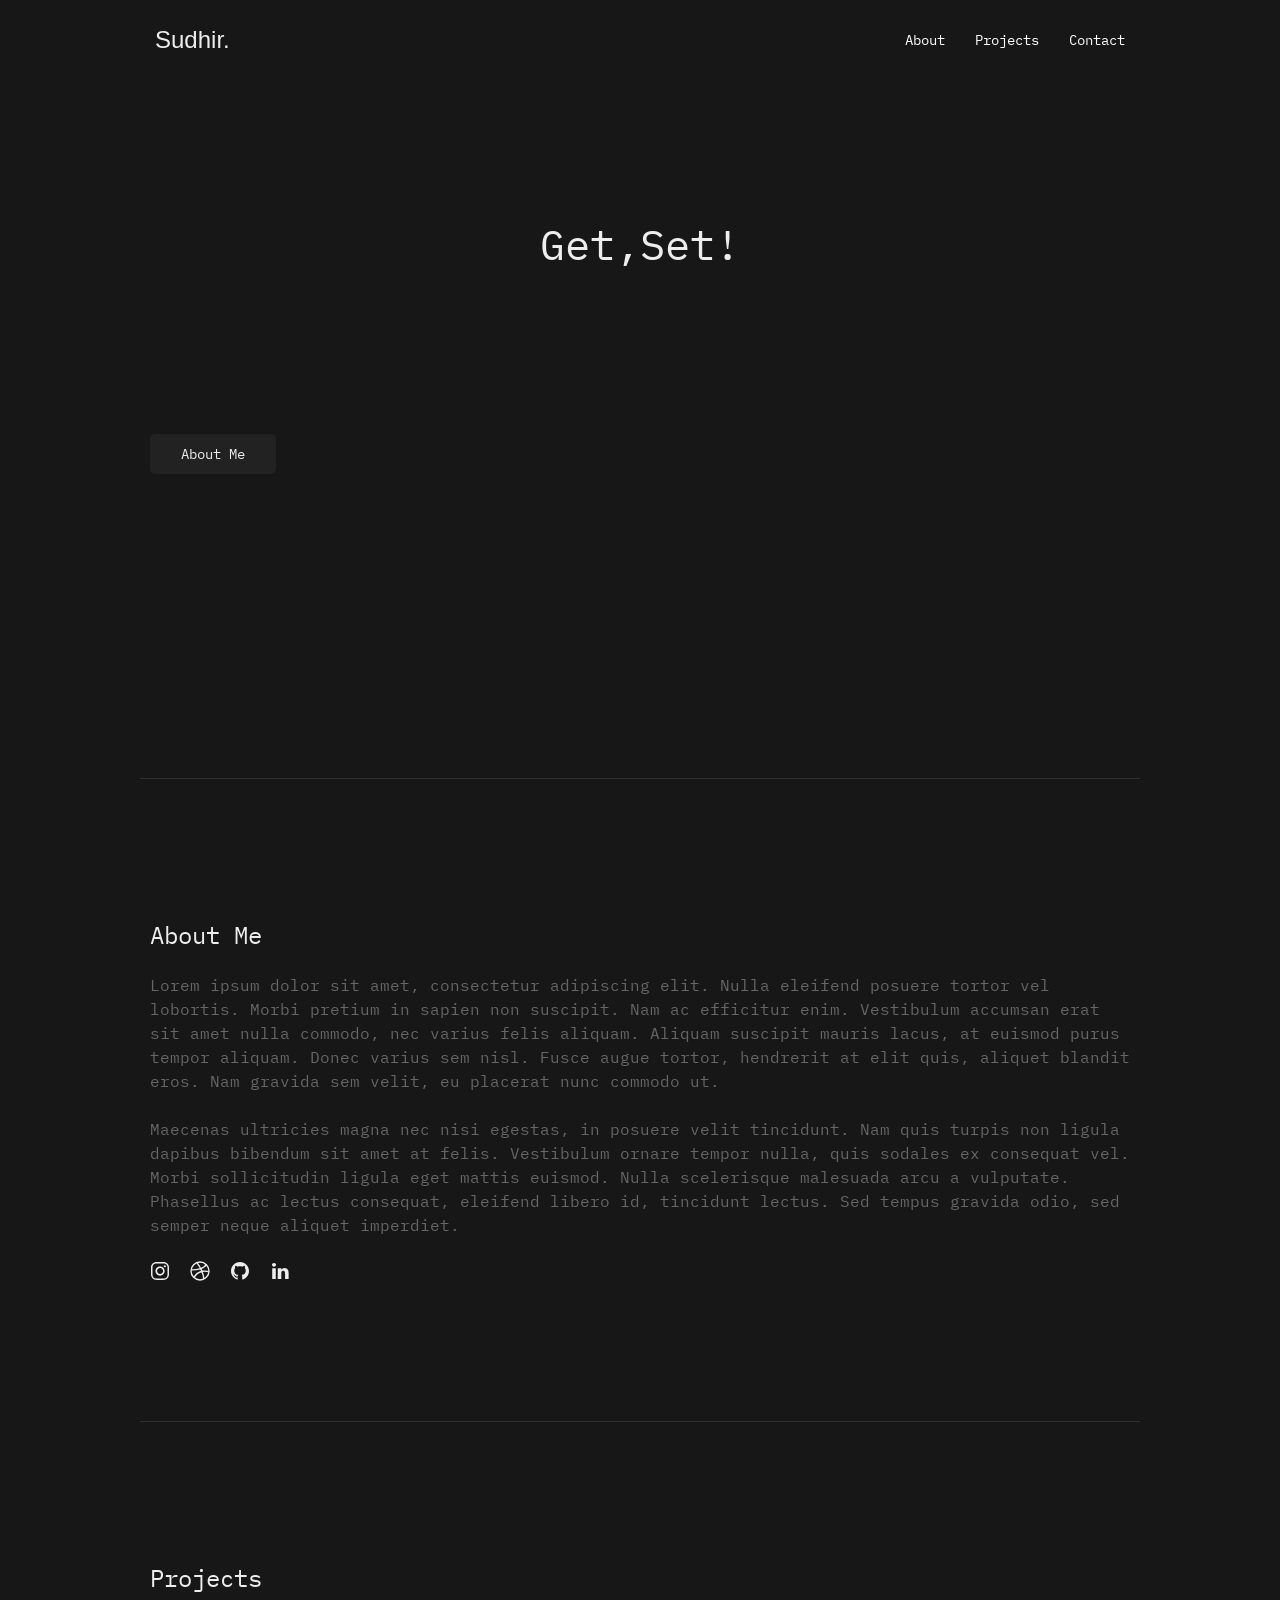
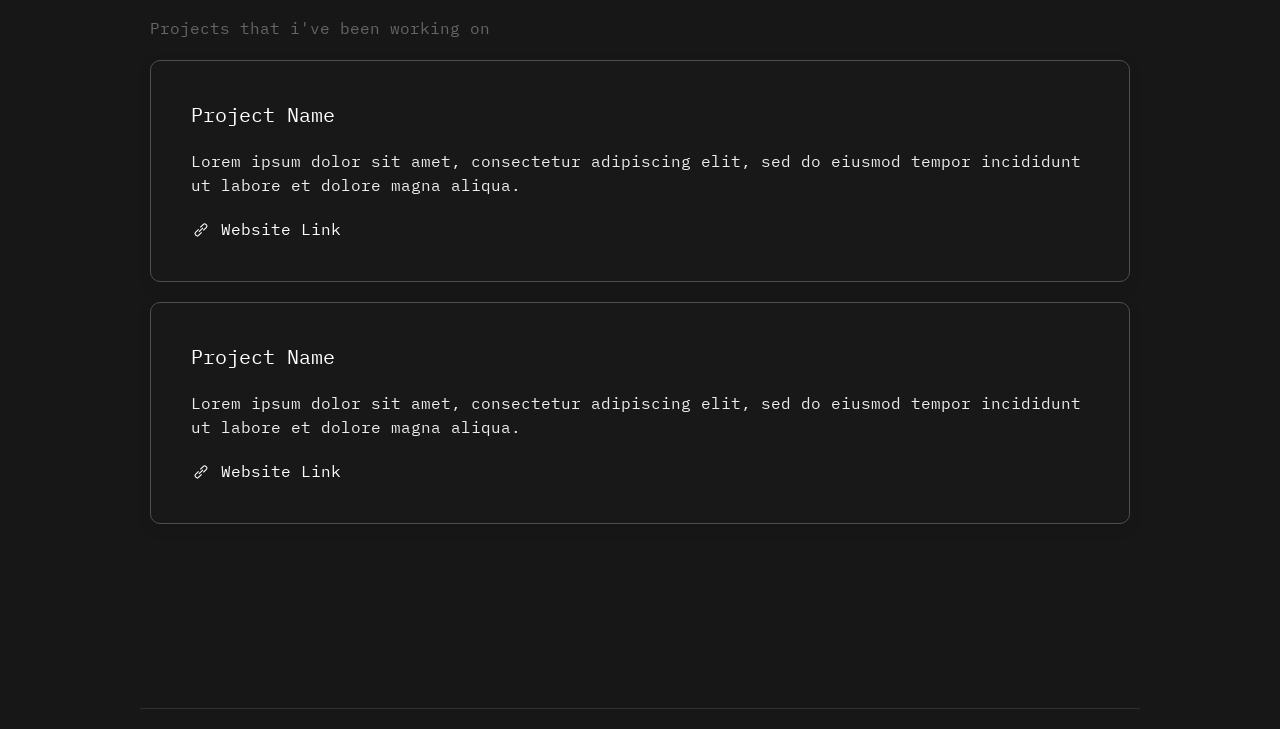
==== index.html @ 2b77a30b "Update index.html" ====
<!DOCTYPE html>
<html lang="en">
<head>
    <meta charset="UTF-8">
    <meta http-equiv="X-UA-Compatible" content="IE=edge">
    <meta name="viewport" content="width=device-width, initial-scale=1.0">
    <link rel="stylesheet" href="css/uikit.css">
    <link rel="stylesheet" href="css/styles.css">
    <script src="js/uikit.js"></script>
    <script src="js/uikit-icons.js"></script>

    <title>Portfolio</title>
</head>
<body>
<!-- Navigation Bar -->
    <nav class="uk-navbar-container uk-margin-small-left uk-margin-small-right uk-visible@m uk-margin-xlarge-left uk-margin-xlarge-right" uk-navbar uk-sticky="sel-target: .uk-navbar-container; cls-active: uk-navbar-sticky">
    
    <div class="uk-navbar-left">
        <a href="" class="uk-navbar-item uk-logo uk-light">Sudhir.</a>
    </div>
    <div class="uk-navbar-right">

        <ul class="uk-navbar-nav uk-light">
            <li><a class="uk-button-text uk-text-capitalize" href="#about" uk-scroll>About</a></li>
            <li><a class="uk-button-text uk-text-capitalize" href="#projects" uk-scroll>Projects</a></li>
            <li><a class="uk-button-text uk-text-capitalize" href="sdhrsingh271@gmail.com" uk-scroll>Contact</a></li>
          
        </ul>

    </div>
</nav>
<!-- Navigation Bar Ends  -->

<!-- Navigation Bar Mobile -->
<nav class="uk-navbar-container uk-margin-small-left uk-margin-small-right uk-hidden@m uk-margin-xlarge-left uk-margin-xlarge-right" uk-navbar uk-sticky="sel-target: .uk-navbar-container; cls-active: uk-navbar-sticky">
    
    <div class="uk-navbar-left">
        <a href="" class="uk-navbar-item uk-logo uk-light">Sudhir.</a>
    </div>
    <div class="uk-navbar-right">

        <ul class="uk-navbar-nav uk-light">
            <li><button uk-toggle="target: #offcanvas-nav" type="button" uk-navbar-toggle-icon></button></li>

        </ul>

    </div>
</nav>
<!-- Change This -->
<div id="offcanvas-nav" uk-offcanvas="overlay: true">
    <div class="uk-offcanvas-bar uk-flex uk-flex-column">

        <ul class="uk-nav uk-nav-primary uk-nav-center uk-margin-auto-vertical">
            <li class="uk-active"><a href="#" uk-scroll>Home</a></li>
            <li class="uk-active"><a href="#about" uk-scroll>About</a></li>
            <li class="uk-active"><a href="#projects" uk-scroll>Projects</a></li>
            <li class="uk-active"><a href="mailto:">Contact</a></li> <!--- change to ur email-->

        </ul>




    </div>
</div>

<!-- Navigation Bar Mobile Ends -->
<!-- Home -->
<section class="uk-margin-small-left uk-margin-small-right uk-margin-xlarge-top uk-margin-xlarge-bottom">
     <h1 class="uk-margin-xlarge-left uk-light uk-text-left uk-margin-xlarge-right uk-text-center">
        Get,Set!
        <div id="countdown" class="uk-margin-xlarge-top uk-margin-xlarge-left uk-light"></div>
    </h1> <br>
    <a href="#about" class="uk-margin-xlarge-left uk-text-capitalize uk-button uk-button-secondary" uk-scroll>About Me</a>


</section>

<!-- Home Ends -->
<br>


<hr class="uk-margin-xlarge-top uk-margin-xlarge-left uk-margin-xlarge-right">

<!-- About Me -->
<section id="about" class="uk-margin-small-left uk-margin-small-right uk-margin-xlarge-top uk-margin-xlarge-bottom">
<h3 class="uk-margin-xlarge-left uk-light">About Me</h3>
<!-- Change here to ur paragraph -->
<p class="uk-margin-xlarge-left uk-margin-xlarge-right">Lorem ipsum dolor sit amet, consectetur adipiscing elit. Nulla eleifend posuere tortor vel lobortis. Morbi pretium in sapien non suscipit. Nam ac efficitur enim. Vestibulum accumsan erat sit amet nulla commodo, nec varius felis aliquam. Aliquam suscipit mauris lacus, at euismod purus tempor aliquam. Donec varius sem nisl. Fusce augue tortor, hendrerit at elit quis, aliquet blandit eros. Nam gravida sem velit, eu placerat nunc commodo ut. <br><br>Maecenas ultricies magna nec nisi egestas, in posuere velit tincidunt. Nam quis turpis non ligula dapibus bibendum sit amet at felis. Vestibulum ornare tempor nulla, quis sodales ex consequat vel. Morbi sollicitudin ligula eget mattis euismod. Nulla scelerisque malesuada arcu a vulputate. Phasellus ac lectus consequat, eleifend libero id, tincidunt lectus. Sed tempus gravida odio, sed semper neque aliquet imperdiet.</p>
<a href="" class="uk-margin-xlarge-left uk-light uk-button-text" uk-icon="instagram"></a> &nbsp;<a href="" class="uk-light uk-button-text" uk-icon="dribbble"></a> &nbsp;<a href="" class="uk-button-text uk-light" uk-icon="github"></a> &nbsp;<a href="" class=" uk-light uk-button-text" uk-icon="linkedin"></a>

<!-- About Me Ends -->




</section>

<!-- Projects Section -->
<hr class="uk-margin-xlarge-left uk-margin-xlarge-right">
<section id="projects" class="uk-margin-small-left uk-margin-small-right uk-margin-xlarge-top uk-margin-xlarge-bottom">
<h3 class="uk-margin-xlarge-left uk-light">Projects</h3>
<p class="uk-margin-xlarge-left">Projects that i've been working on</p>

<div class="uk-margin-xlarge-left uk-margin-xlarge-right">
    <!-- Change all of this to ur projects -->
    <div class="uk-margin uk-card uk-card-secondary uk-card-body ">
        <h4>Project Name</h4>
        <p>Lorem ipsum dolor sit amet, consectetur adipiscing elit, sed do eiusmod tempor incididunt ut labore et dolore magna aliqua.</p>
        <a class="uk-button-text uk-text-decoration-none" href="">
            <span uk-icon="icon: link">
            </span> Website Link </a>
        </div>
        <div class="uk-margin uk-card uk-card-secondary uk-card-body ">
            <h4>Project Name</h4>
            <p>Lorem ipsum dolor sit amet, consectetur adipiscing elit, sed do eiusmod tempor incididunt ut labore et dolore magna aliqua.</p>
            <a class="uk-button-text uk-text-decoration-none" href="">
                <span uk-icon="icon: link">
                </span> Website Link </a>
            </div></div>



    <br>


</section>
<hr class="uk-margin-xlarge-left uk-margin-xlarge-right">
</div>
<!-- Projects Section Ends -->
    
</body>
</html>
---- css/styles.css ----
html{
    font-family: IBM Plex Mono;
}
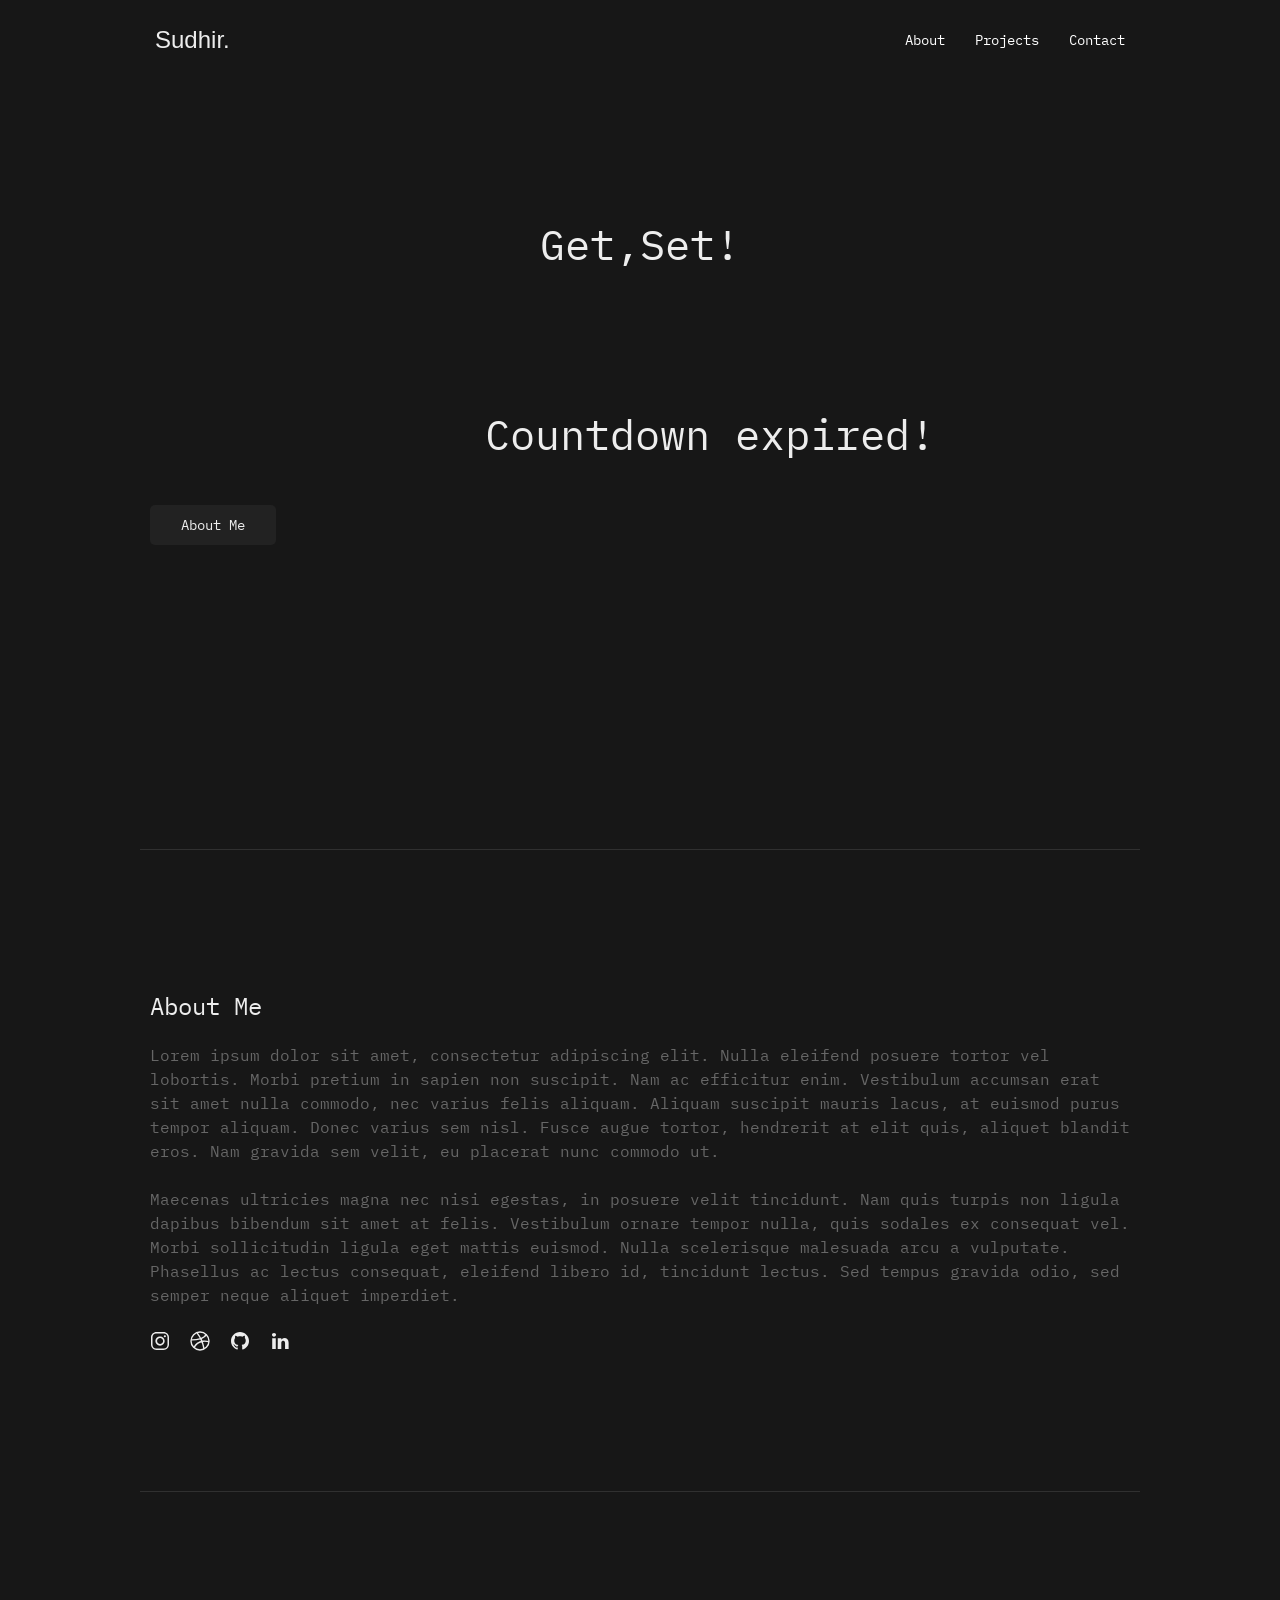
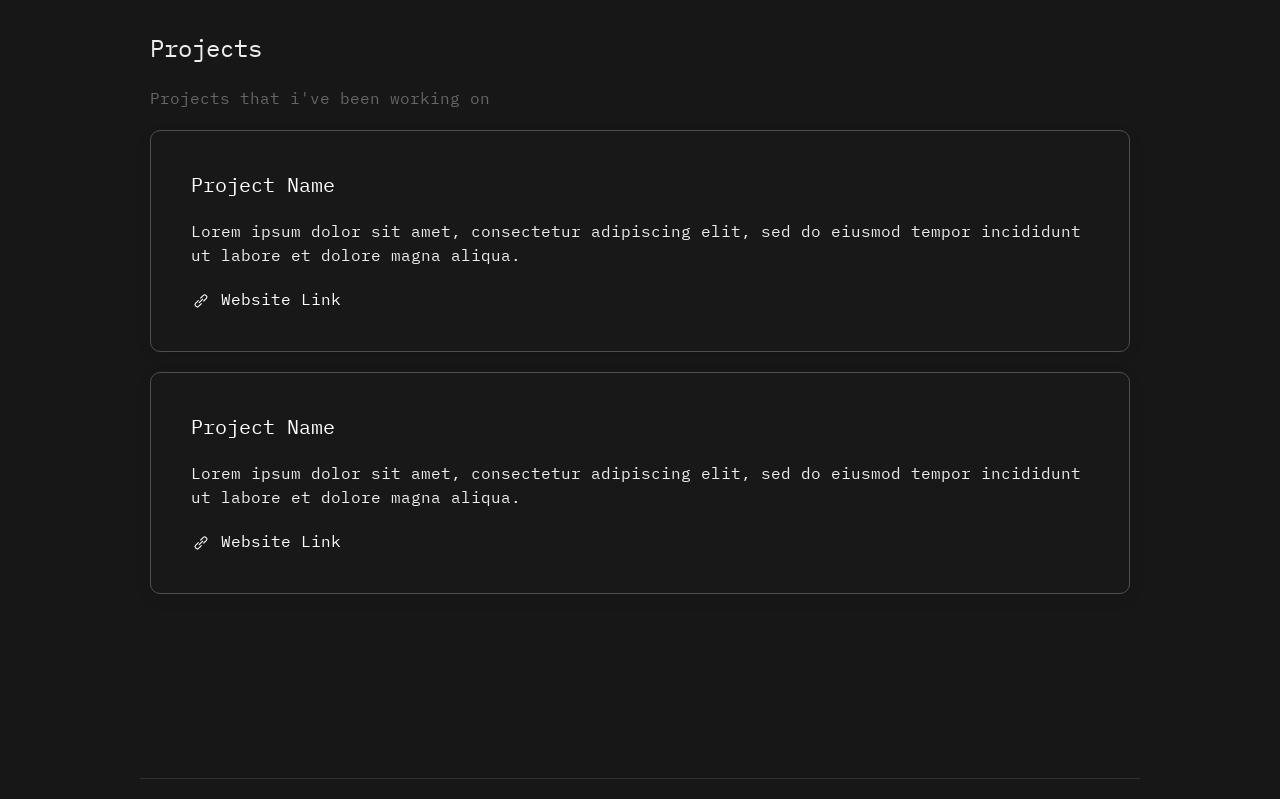
==== commit eb48eb48: "added timer" ====
--- a/index.html
+++ b/index.html
@@ -9,7 +9,37 @@
     <script src="js/uikit.js"></script>
     <script src="js/uikit-icons.js"></script>
 
-    <title>Portfolio</title>
+    <title>Sudhir Singh</title>
+
+    <Script>
+     // Set the target date for the countdown (YYYY-MM-DD format) CountDown
+        var targetDate = new Date("2024-01-26T00:00:00").getTime();
+
+        // Update the countdown every second
+        var countdownInterval = setInterval(function() {
+            // Get the current date and time
+            var currentDate = new Date().getTime();
+
+            // Calculate the time remaining
+            var timeRemaining = targetDate - currentDate;
+
+            // Calculate days, hours, minutes, and seconds
+            var days = Math.floor(timeRemaining / (1000 * 60 * 60 * 24));
+            var hours = Math.floor((timeRemaining % (1000 * 60 * 60 * 24)) / (1000 * 60 * 60));
+            var minutes = Math.floor((timeRemaining % (1000 * 60 * 60)) / (1000 * 60));
+            var seconds = Math.floor((timeRemaining % (1000 * 60)) / 1000);
+
+            // Display the countdown
+            document.getElementById("countdown").innerHTML = days + "d " + hours + "h " + minutes + "m " + seconds + "s ";
+
+            // Check if the countdown has reached zero
+            if (timeRemaining <= 0) {
+                clearInterval(countdownInterval); // Stop the countdown
+                document.getElementById("countdown").innerHTML = "Countdown expired!";
+            }
+        }, 1000);
+    
+    </Script>
 </head>
 <body>
 <!-- Navigation Bar -->
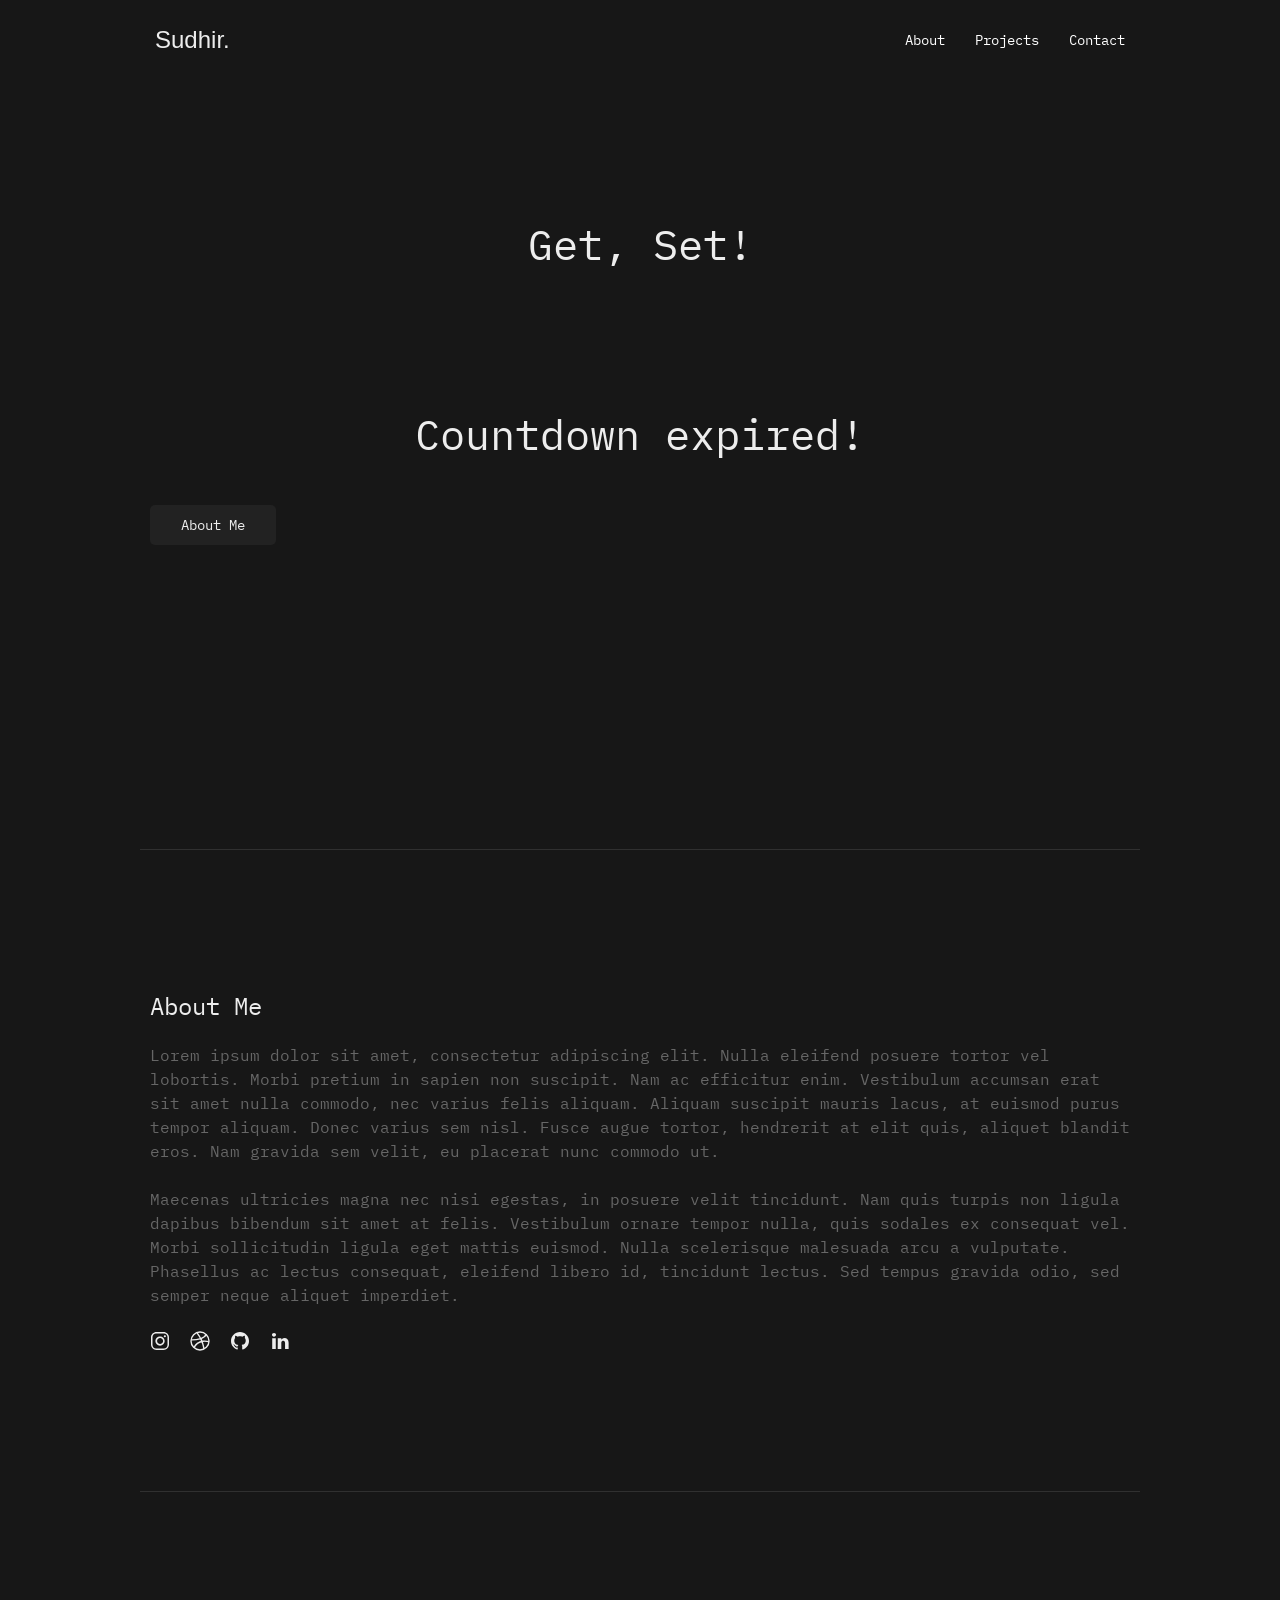
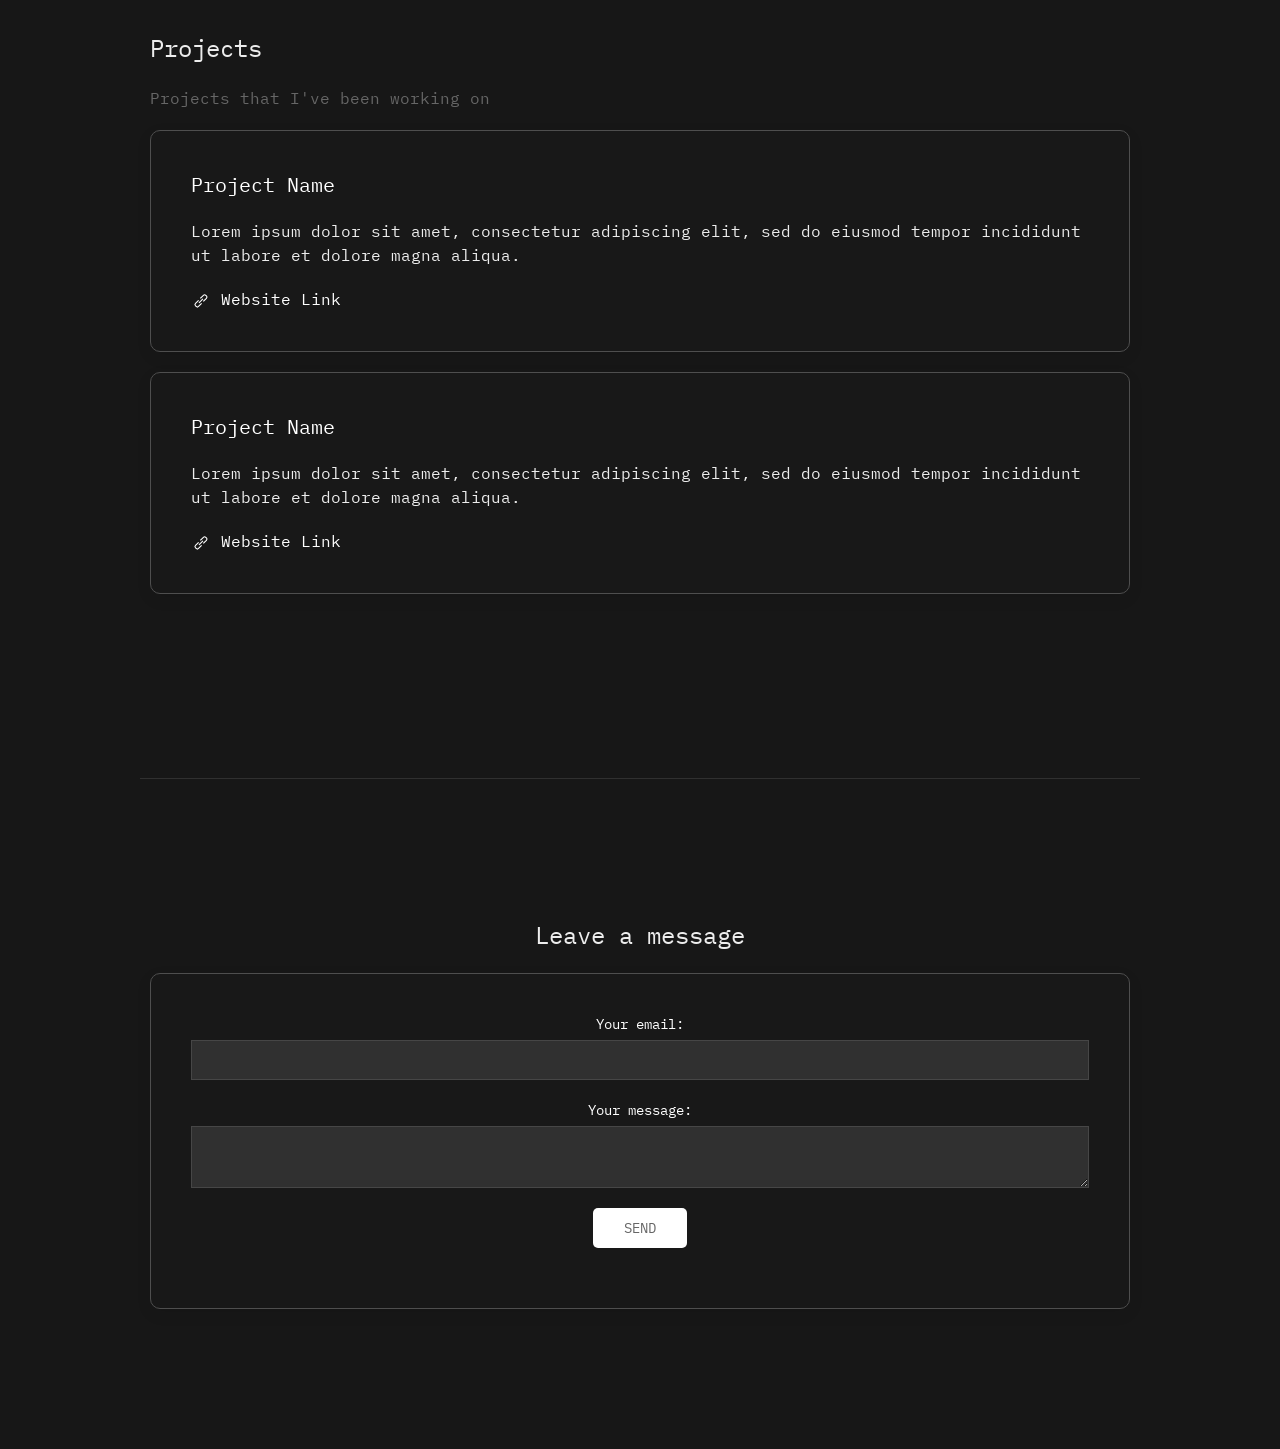
==== commit 60fd4697: "added contact me" ====
--- a/index.html
+++ b/index.html
@@ -1,5 +1,6 @@
 <!DOCTYPE html>
 <html lang="en">
+
 <head>
     <meta charset="UTF-8">
     <meta http-equiv="X-UA-Compatible" content="IE=edge">
@@ -8,156 +9,169 @@
     <link rel="stylesheet" href="css/styles.css">
     <script src="js/uikit.js"></script>
     <script src="js/uikit-icons.js"></script>
-
     <title>Sudhir Singh</title>
-
-    <Script>
-     // Set the target date for the countdown (YYYY-MM-DD format) CountDown
+    <script>
+        // Set the target date for the countdown (YYYY-MM-DD format) CountDown
         var targetDate = new Date("2024-01-26T00:00:00").getTime();
-
         // Update the countdown every second
-        var countdownInterval = setInterval(function() {
+        var countdownInterval = setInterval(function () {
             // Get the current date and time
             var currentDate = new Date().getTime();
-
             // Calculate the time remaining
             var timeRemaining = targetDate - currentDate;
-
             // Calculate days, hours, minutes, and seconds
             var days = Math.floor(timeRemaining / (1000 * 60 * 60 * 24));
             var hours = Math.floor((timeRemaining % (1000 * 60 * 60 * 24)) / (1000 * 60 * 60));
             var minutes = Math.floor((timeRemaining % (1000 * 60 * 60)) / (1000 * 60));
             var seconds = Math.floor((timeRemaining % (1000 * 60)) / 1000);
-
             // Display the countdown
             document.getElementById("countdown").innerHTML = days + "d " + hours + "h " + minutes + "m " + seconds + "s ";
-
             // Check if the countdown has reached zero
             if (timeRemaining <= 0) {
                 clearInterval(countdownInterval); // Stop the countdown
                 document.getElementById("countdown").innerHTML = "Countdown expired!";
             }
         }, 1000);
-    
-    </Script>
+    </script>
 </head>
+
 <body>
-<!-- Navigation Bar -->
-    <nav class="uk-navbar-container uk-margin-small-left uk-margin-small-right uk-visible@m uk-margin-xlarge-left uk-margin-xlarge-right" uk-navbar uk-sticky="sel-target: .uk-navbar-container; cls-active: uk-navbar-sticky">
-    
-    <div class="uk-navbar-left">
-        <a href="" class="uk-navbar-item uk-logo uk-light">Sudhir.</a>
+    <!-- Navigation Bar -->
+    <nav class="uk-navbar-container uk-margin-small-left uk-margin-small-right uk-visible@m uk-margin-xlarge-left uk-margin-xlarge-right"
+        uk-navbar uk-sticky="sel-target: .uk-navbar-container; cls-active: uk-navbar-sticky">
+
+        <div class="uk-navbar-left">
+            <a href="" class="uk-navbar-item uk-logo uk-light">Sudhir.</a>
+        </div>
+        <div class="uk-navbar-right">
+
+            <ul class="uk-navbar-nav uk-light">
+                <li><a class="uk-button-text uk-text-capitalize" href="#about" uk-scroll>About</a></li>
+                <li><a class="uk-button-text uk-text-capitalize" href="#projects" uk-scroll>Projects</a></li>
+                <li><a class="uk-button-text uk-text-capitalize" href="#contact" uk-scroll>Contact</a></li>
+            </ul>
+
+        </div>
+    </nav>
+    <!-- Navigation Bar Ends -->
+
+    <!-- Navigation Bar Mobile -->
+    <nav class="uk-navbar-container uk-margin-small-left uk-margin-small-right uk-hidden@m uk-margin-xlarge-left uk-margin-xlarge-right"
+        uk-navbar uk-sticky="sel-target: .uk-navbar-container; cls-active: uk-navbar-sticky">
+
+        <div class="uk-navbar-left">
+            <a href="" class="uk-navbar-item uk-logo uk-light">Sudhir.</a>
+        </div>
+        <div class="uk-navbar-right">
+
+            <ul class="uk-navbar-nav uk-light">
+                <li><button uk-toggle="target: #offcanvas-nav" type="button" uk-navbar-toggle-icon></button></li>
+            </ul>
+
+        </div>
+    </nav>
+    <!-- Change This -->
+    <div id="offcanvas-nav" uk-offcanvas="overlay: true">
+        <div class="uk-offcanvas-bar uk-flex uk-flex-column">
+            <ul class="uk-nav uk-nav-primary uk-nav-center uk-margin-auto-vertical">
+                <li class="uk-active"><a href="#" uk-scroll>Home</a></li>
+                <li class="uk-active"><a href="#about" uk-scroll>About</a></li>
+                <li class="uk-active"><a href="#projects" uk-scroll>Projects</a></li>
+                <li class="uk-active"><a href="#contact" uk-scroll>Contact</a></li>
+            </ul>
+        </div>
     </div>
-    <div class="uk-navbar-right">
 
-        <ul class="uk-navbar-nav uk-light">
-            <li><a class="uk-button-text uk-text-capitalize" href="#about" uk-scroll>About</a></li>
-            <li><a class="uk-button-text uk-text-capitalize" href="#projects" uk-scroll>Projects</a></li>
-            <li><a class="uk-button-text uk-text-capitalize" href="sdhrsingh271@gmail.com" uk-scroll>Contact</a></li>
-          
-        </ul>
-
-    </div>
-</nav>
-<!-- Navigation Bar Ends  -->
-
-<!-- Navigation Bar Mobile -->
-<nav class="uk-navbar-container uk-margin-small-left uk-margin-small-right uk-hidden@m uk-margin-xlarge-left uk-margin-xlarge-right" uk-navbar uk-sticky="sel-target: .uk-navbar-container; cls-active: uk-navbar-sticky">
-    
-    <div class="uk-navbar-left">
-        <a href="" class="uk-navbar-item uk-logo uk-light">Sudhir.</a>
-    </div>
-    <div class="uk-navbar-right">
-
-        <ul class="uk-navbar-nav uk-light">
-            <li><button uk-toggle="target: #offcanvas-nav" type="button" uk-navbar-toggle-icon></button></li>
-
-        </ul>
-
-    </div>
-</nav>
-<!-- Change This -->
-<div id="offcanvas-nav" uk-offcanvas="overlay: true">
-    <div class="uk-offcanvas-bar uk-flex uk-flex-column">
-
-        <ul class="uk-nav uk-nav-primary uk-nav-center uk-margin-auto-vertical">
-            <li class="uk-active"><a href="#" uk-scroll>Home</a></li>
-            <li class="uk-active"><a href="#about" uk-scroll>About</a></li>
-            <li class="uk-active"><a href="#projects" uk-scroll>Projects</a></li>
-            <li class="uk-active"><a href="mailto:">Contact</a></li> <!--- change to ur email-->
-
-        </ul>
-
-
-
-
-    </div>
-</div>
-
-<!-- Navigation Bar Mobile Ends -->
+    <!-- Navigation Bar Mobile Ends -->
 <!-- Home -->
-<section class="uk-margin-small-left uk-margin-small-right uk-margin-xlarge-top uk-margin-xlarge-bottom">
-     <h1 class="uk-margin-xlarge-left uk-light uk-text-left uk-margin-xlarge-right uk-text-center">
-        Get,Set!
-        <div id="countdown" class="uk-margin-xlarge-top uk-margin-xlarge-left uk-light"></div>
+<section class="center-content uk-margin-small-left uk-margin-small-right uk-margin-xlarge-top uk-margin-xlarge-bottom">
+    <h1 class="uk-margin-xlarge-left uk-light uk-text-left uk-margin-xlarge-right uk-text-center">
+        Get, Set!
+        <div id="countdown" class="uk-margin-xlarge-top uk-margin-auto uk-light uk-text-center"></div>
     </h1> <br>
     <a href="#about" class="uk-margin-xlarge-left uk-text-capitalize uk-button uk-button-secondary" uk-scroll>About Me</a>
-
-
 </section>
-
 <!-- Home Ends -->
-<br>
-
-
-<hr class="uk-margin-xlarge-top uk-margin-xlarge-left uk-margin-xlarge-right">
-
-<!-- About Me -->
-<section id="about" class="uk-margin-small-left uk-margin-small-right uk-margin-xlarge-top uk-margin-xlarge-bottom">
-<h3 class="uk-margin-xlarge-left uk-light">About Me</h3>
-<!-- Change here to ur paragraph -->
-<p class="uk-margin-xlarge-left uk-margin-xlarge-right">Lorem ipsum dolor sit amet, consectetur adipiscing elit. Nulla eleifend posuere tortor vel lobortis. Morbi pretium in sapien non suscipit. Nam ac efficitur enim. Vestibulum accumsan erat sit amet nulla commodo, nec varius felis aliquam. Aliquam suscipit mauris lacus, at euismod purus tempor aliquam. Donec varius sem nisl. Fusce augue tortor, hendrerit at elit quis, aliquet blandit eros. Nam gravida sem velit, eu placerat nunc commodo ut. <br><br>Maecenas ultricies magna nec nisi egestas, in posuere velit tincidunt. Nam quis turpis non ligula dapibus bibendum sit amet at felis. Vestibulum ornare tempor nulla, quis sodales ex consequat vel. Morbi sollicitudin ligula eget mattis euismod. Nulla scelerisque malesuada arcu a vulputate. Phasellus ac lectus consequat, eleifend libero id, tincidunt lectus. Sed tempus gravida odio, sed semper neque aliquet imperdiet.</p>
-<a href="" class="uk-margin-xlarge-left uk-light uk-button-text" uk-icon="instagram"></a> &nbsp;<a href="" class="uk-light uk-button-text" uk-icon="dribbble"></a> &nbsp;<a href="" class="uk-button-text uk-light" uk-icon="github"></a> &nbsp;<a href="" class=" uk-light uk-button-text" uk-icon="linkedin"></a>
-
-<!-- About Me Ends -->
-
-
-
-
-</section>
-
-<!-- Projects Section -->
-<hr class="uk-margin-xlarge-left uk-margin-xlarge-right">
-<section id="projects" class="uk-margin-small-left uk-margin-small-right uk-margin-xlarge-top uk-margin-xlarge-bottom">
-<h3 class="uk-margin-xlarge-left uk-light">Projects</h3>
-<p class="uk-margin-xlarge-left">Projects that i've been working on</p>
-
-<div class="uk-margin-xlarge-left uk-margin-xlarge-right">
-    <!-- Change all of this to ur projects -->
-    <div class="uk-margin uk-card uk-card-secondary uk-card-body ">
-        <h4>Project Name</h4>
-        <p>Lorem ipsum dolor sit amet, consectetur adipiscing elit, sed do eiusmod tempor incididunt ut labore et dolore magna aliqua.</p>
-        <a class="uk-button-text uk-text-decoration-none" href="">
-            <span uk-icon="icon: link">
-            </span> Website Link </a>
-        </div>
-        <div class="uk-margin uk-card uk-card-secondary uk-card-body ">
-            <h4>Project Name</h4>
-            <p>Lorem ipsum dolor sit amet, consectetur adipiscing elit, sed do eiusmod tempor incididunt ut labore et dolore magna aliqua.</p>
-            <a class="uk-button-text uk-text-decoration-none" href="">
-                <span uk-icon="icon: link">
-                </span> Website Link </a>
-            </div></div>
-
-
-
     <br>
 
+    <hr class="uk-margin-xlarge-top uk-margin-xlarge-left uk-margin-xlarge-right">
 
-</section>
-<hr class="uk-margin-xlarge-left uk-margin-xlarge-right">
-</div>
-<!-- Projects Section Ends -->
-    
+    <!-- About Me -->
+    <section id="about" class="uk-margin-small-left uk-margin-small-right uk-margin-xlarge-top uk-margin-xlarge-bottom">
+        <h3 class="uk-margin-xlarge-left uk-light">About Me</h3>
+        <!-- Change here to ur paragraph -->
+        <p class="uk-margin-xlarge-left uk-margin-xlarge-right">Lorem ipsum dolor sit amet, consectetur adipiscing elit.
+            Nulla eleifend posuere tortor vel lobortis. Morbi pretium in sapien non suscipit. Nam ac efficitur enim.
+            Vestibulum accumsan erat sit amet nulla commodo, nec varius felis aliquam. Aliquam suscipit mauris lacus, at
+            euismod purus tempor aliquam. Donec varius sem nisl. Fusce augue tortor, hendrerit at elit quis, aliquet
+            blandit eros. Nam gravida sem velit, eu placerat nunc commodo ut. <br><br>Maecenas ultricies magna nec nisi
+            egestas, in posuere velit tincidunt. Nam quis turpis non ligula dapibus bibendum sit amet at felis.
+            Vestibulum ornare tempor nulla, quis sodales ex consequat vel. Morbi sollicitudin ligula eget mattis
+            euismod. Nulla scelerisque malesuada arcu a vulputate. Phasellus ac lectus consequat, eleifend libero id,
+            tincidunt lectus. Sed tempus gravida odio, sed semper neque aliquet imperdiet.</p>
+        <a href="" class="uk-margin-xlarge-left uk-light uk-button-text" uk-icon="instagram"></a> &nbsp;<a href=""
+            class="uk-light uk-button-text" uk-icon="dribbble"></a> &nbsp;<a href="" class="uk-button-text uk-light"
+            uk-icon="github"></a> &nbsp;<a href="" class=" uk-light uk-button-text" uk-icon="linkedin"></a>
+    </section>
+    <!-- About Me Ends -->
+
+    <!-- Projects Section -->
+    <hr class="uk-margin-xlarge-left uk-margin-xlarge-right">
+    <section id="projects" class="uk-margin-small-left uk-margin-small-right uk-margin-xlarge-top uk-margin-xlarge-bottom">
+        <h3 class="uk-margin-xlarge-left uk-light">Projects</h3>
+        <p class="uk-margin-xlarge-left">Projects that I've been working on</p>
+
+        <div class="uk-margin-xlarge-left uk-margin-xlarge-right">
+            <!-- Change all of this to ur projects -->
+            <div class="uk-margin uk-card uk-card-secondary uk-card-body">
+                <h4>Project Name</h4>
+                <p>Lorem ipsum dolor sit amet, consectetur adipiscing elit, sed do eiusmod tempor incididunt ut labore et
+                    dolore magna aliqua.</p>
+                <a class="uk-button-text uk-text-decoration-none" href="">
+                    <span uk-icon="icon: link"></span> Website Link </a>
+            </div>
+            <div class="uk-margin uk-card uk-card-secondary uk-card-body">
+                <h4>Project Name</h4>
+                <p>Lorem ipsum dolor sit amet, consectetur adipiscing elit, sed do eiusmod tempor incididunt ut labore et
+                    dolore magna aliqua.</p>
+                <a class="uk-button-text uk-text-decoration-none" href="">
+                    <span uk-icon="icon: link"></span> Website Link </a>
+            </div>
+        </div>
+
+        <br>
+    </section>
+    <hr class="uk-margin-xlarge-left uk-margin-xlarge-right">
+    <!-- Projects Section Ends -->
+
+    <!-- Form Section -->
+<section id="contact" class="uk-margin-small-left uk-margin-small-right uk-margin-xlarge-top uk-margin-xlarge-bottom">
+    <div class="uk-margin-xlarge-left uk-margin-xlarge-right uk-text-center">
+        <!-- Change all of this to ur projects -->
+        <h3 class="uk-margin-bottom uk-light">Leave a message</h3>
+        <div class="uk-margin uk-card uk-card-secondary uk-card-body">
+            <form action="https://formspree.io/f/mleqryaa" method="POST" class="uk-form-stacked">
+                <div class="uk-margin">
+                    <label class="uk-form-label" for="email">Your email:</label>
+                    <div class="uk-form-controls">
+                        <input type="email" id="email" name="email" class="uk-input">
+                    </div>
+                </div>
+                <div class="uk-margin">
+                    <label class="uk-form-label" for="message">Your message:</label>
+                    <div class="uk-form-controls">
+                        <textarea id="message" name="message" class="uk-textarea"></textarea>
+                    </div>
+                </div>
+                <!-- Add your other form fields here -->
+                <div class="uk-margin">
+                    <button type="submit" class="uk-button uk-button-secondary">Send</button>
+                </div>
+            </form>
+        </div>
+    </div>
+    </section>
+    <!-- Form Section Ends -->
 </body>
+
 </html>
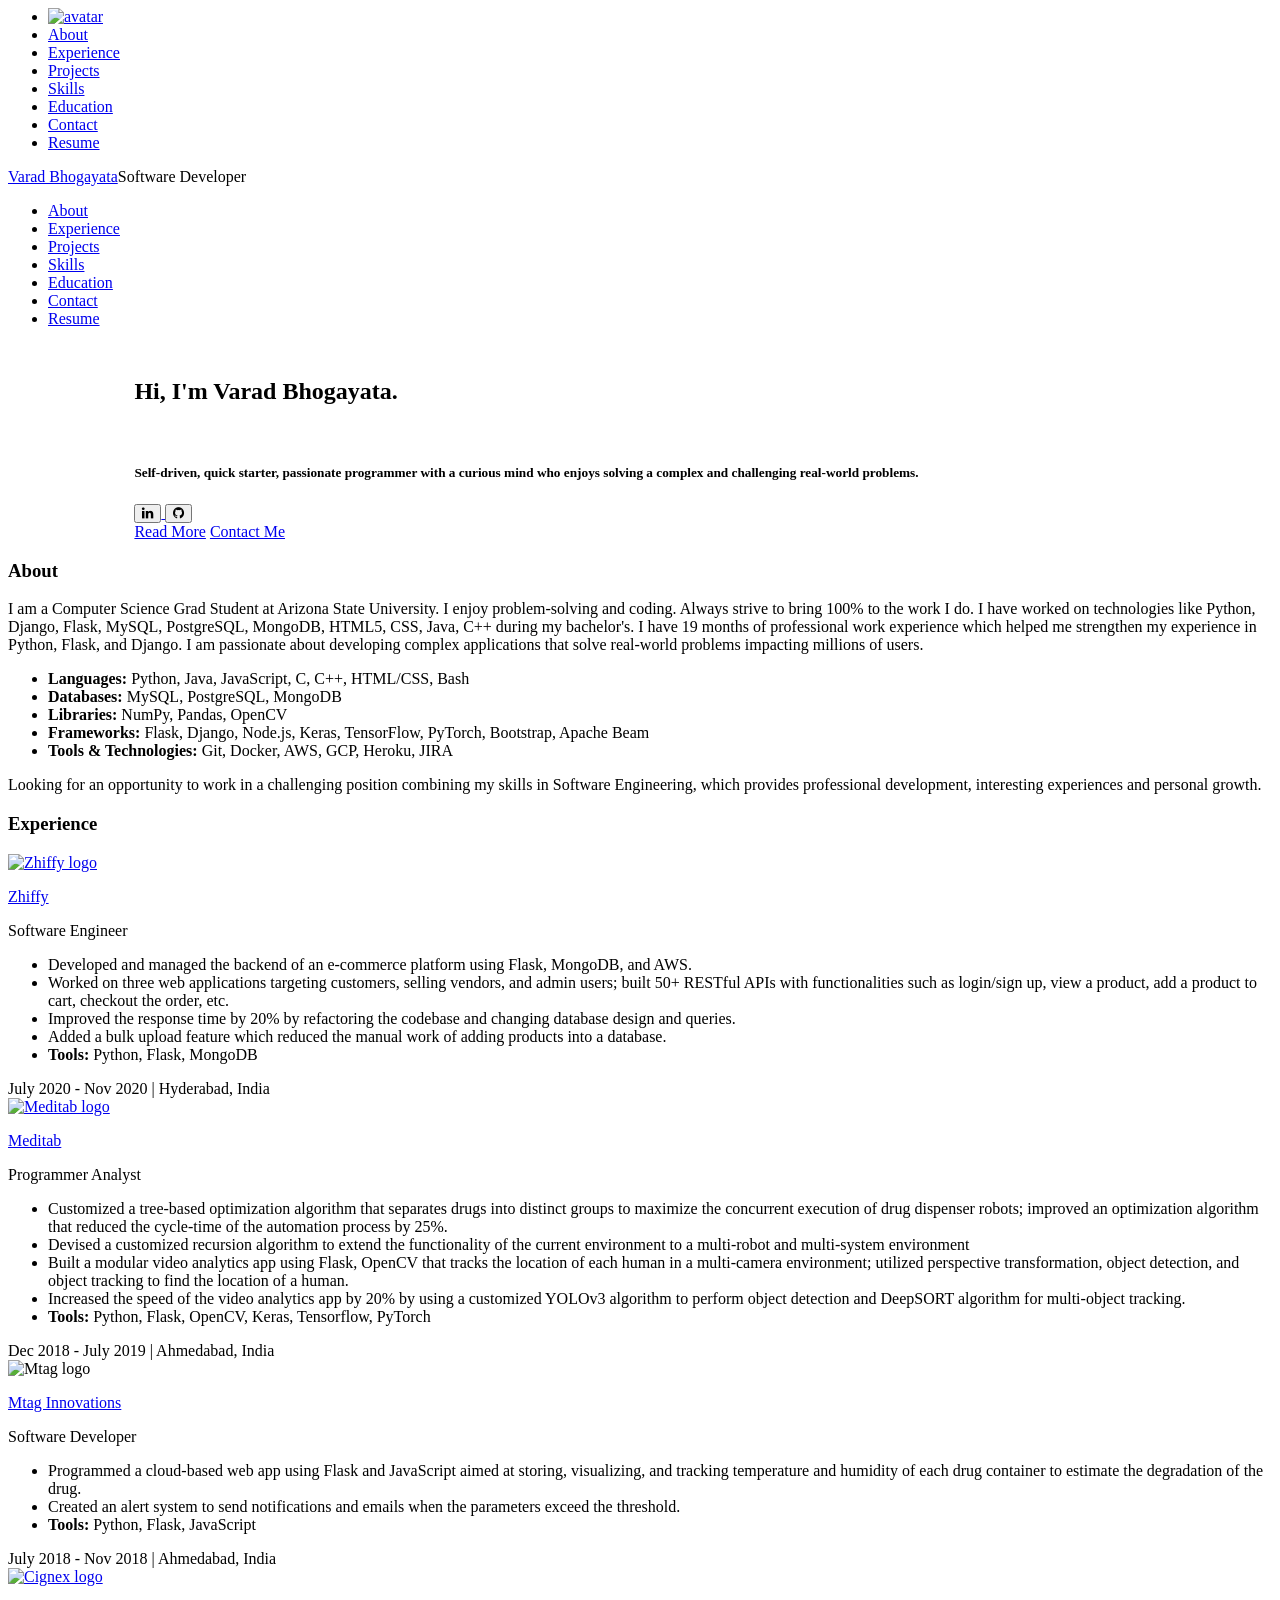
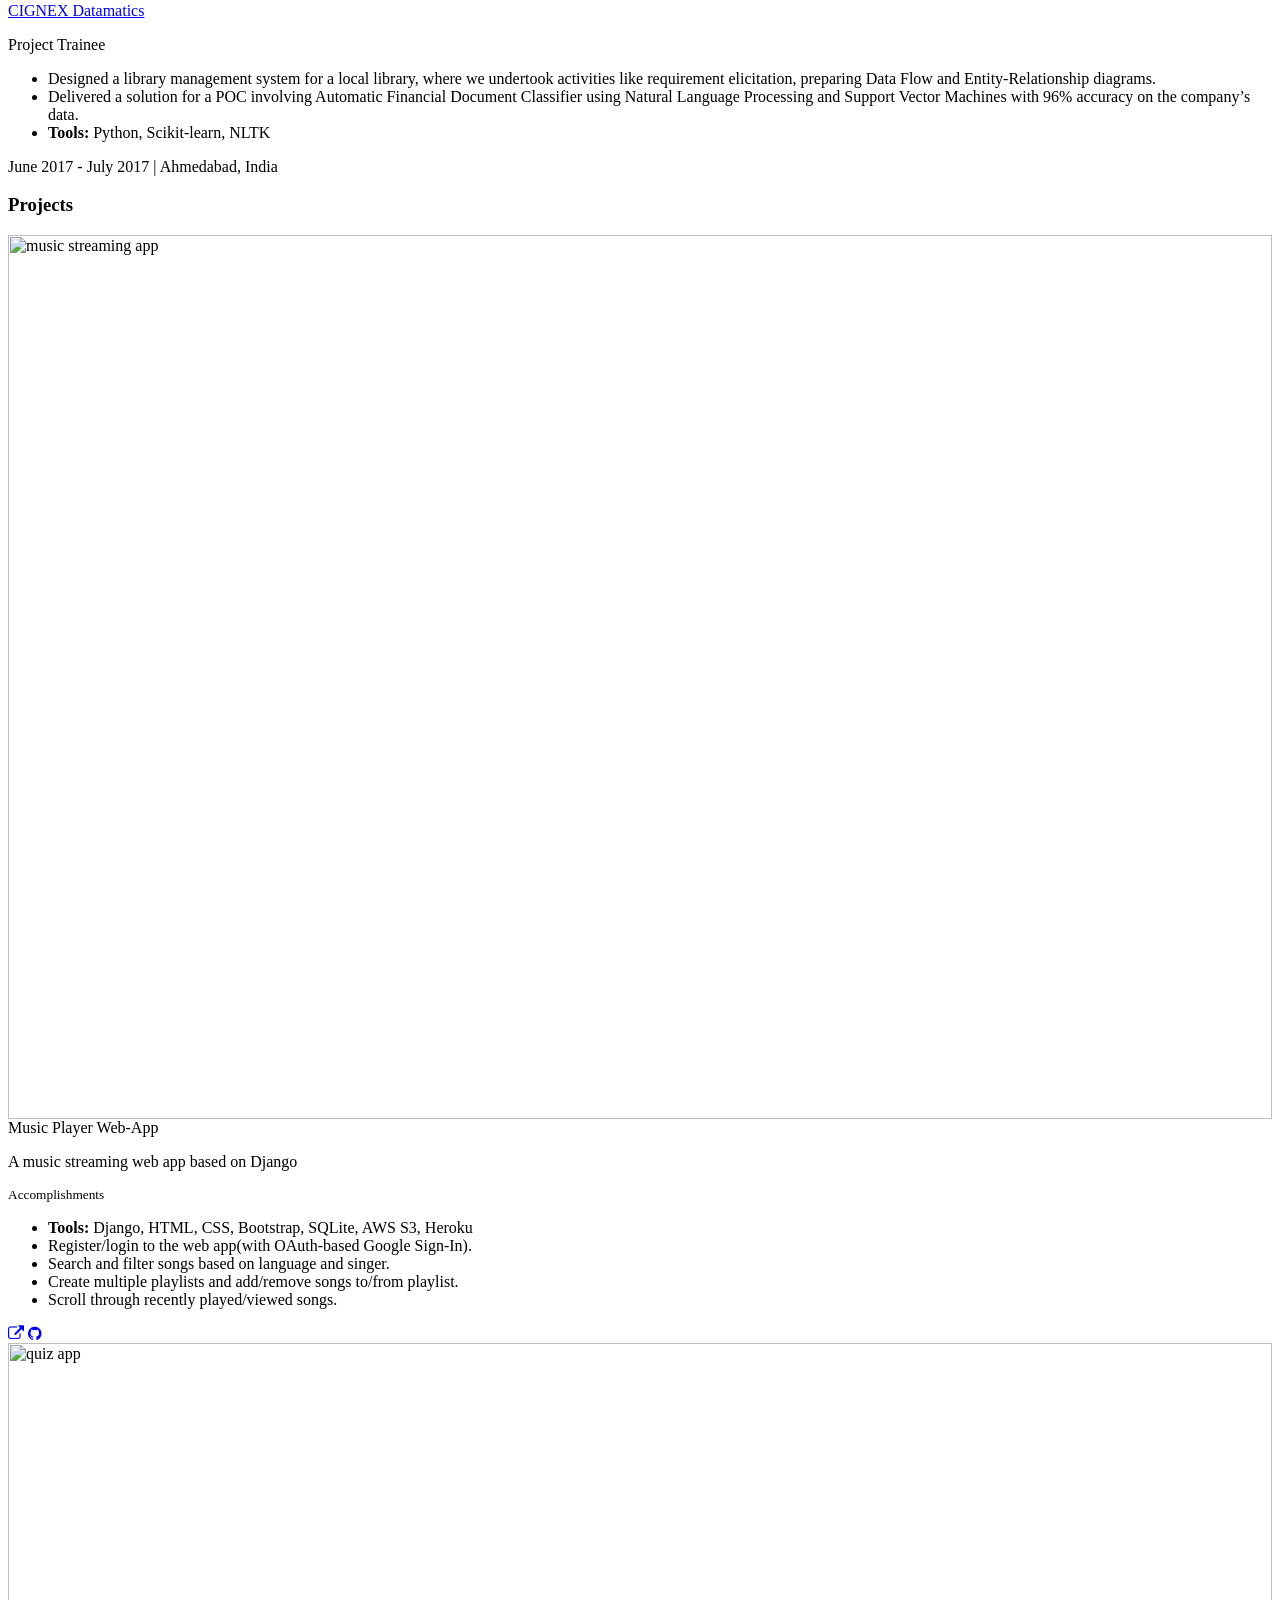
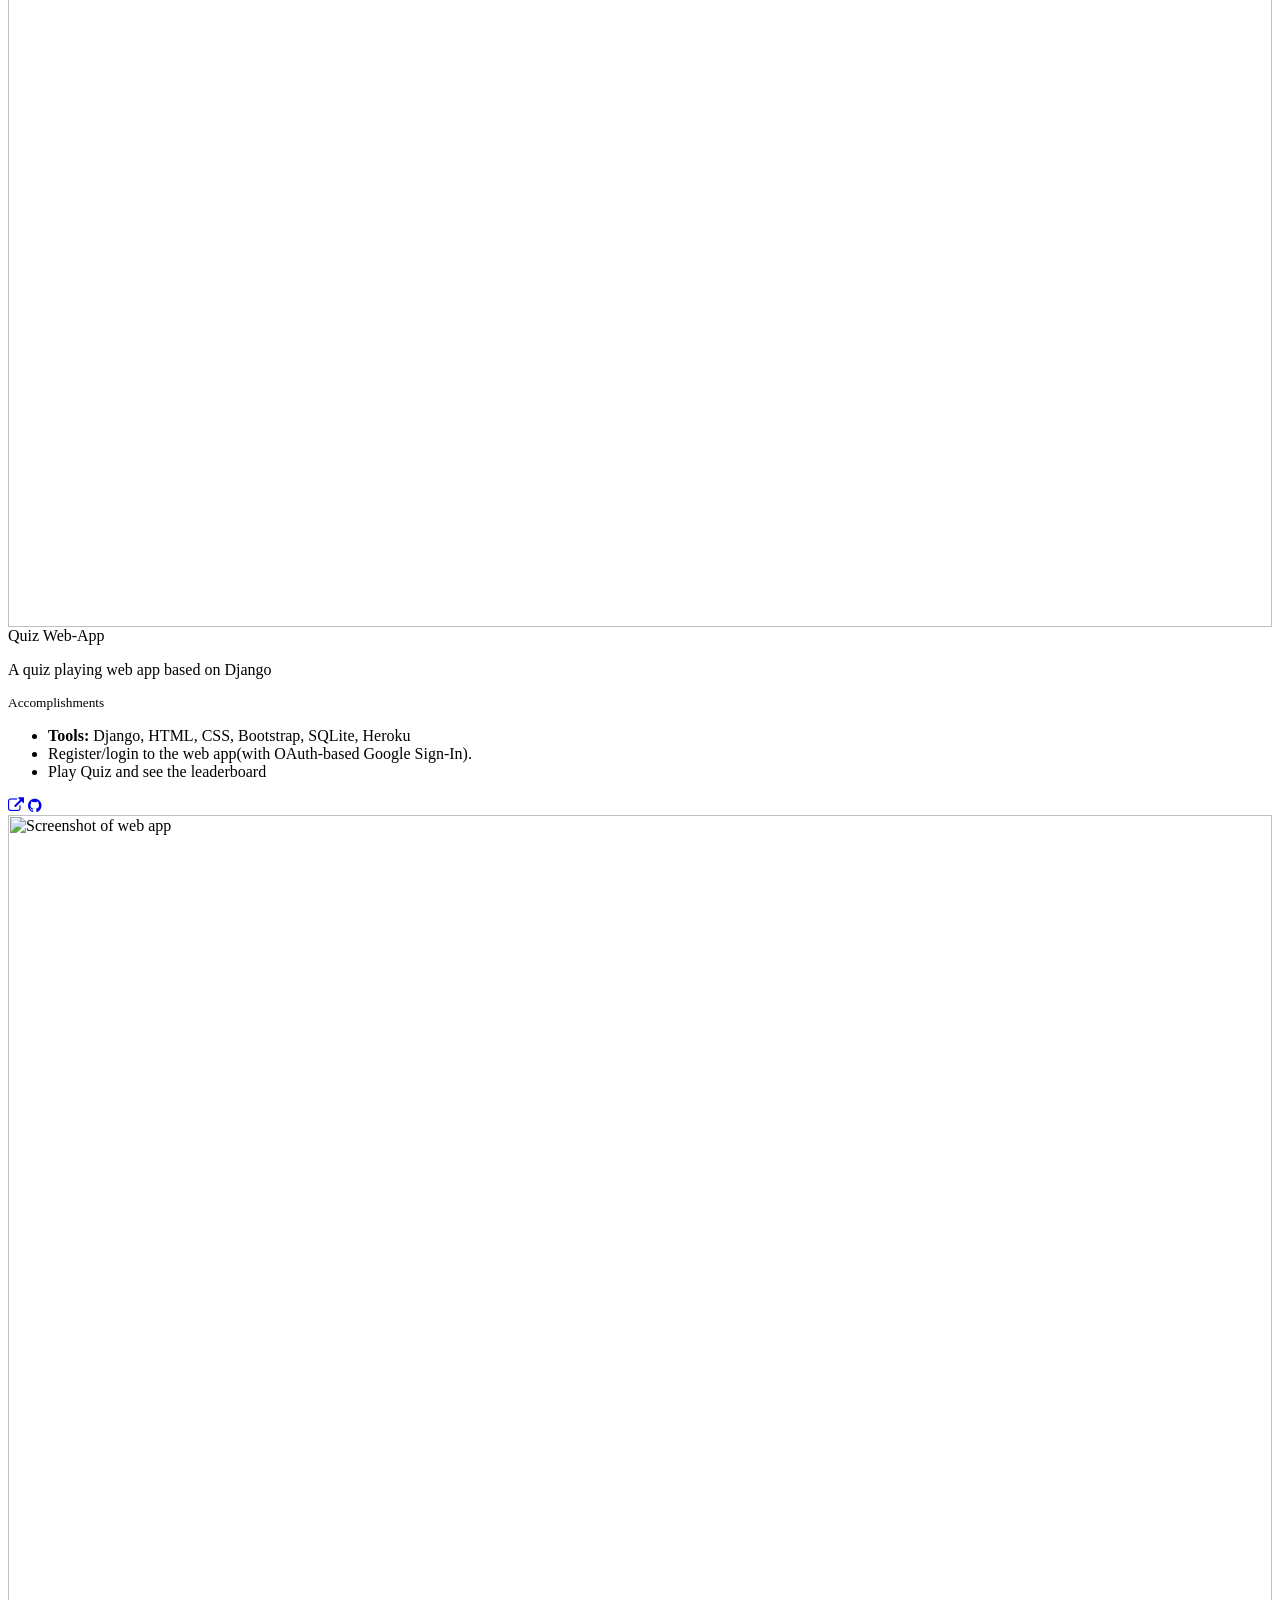
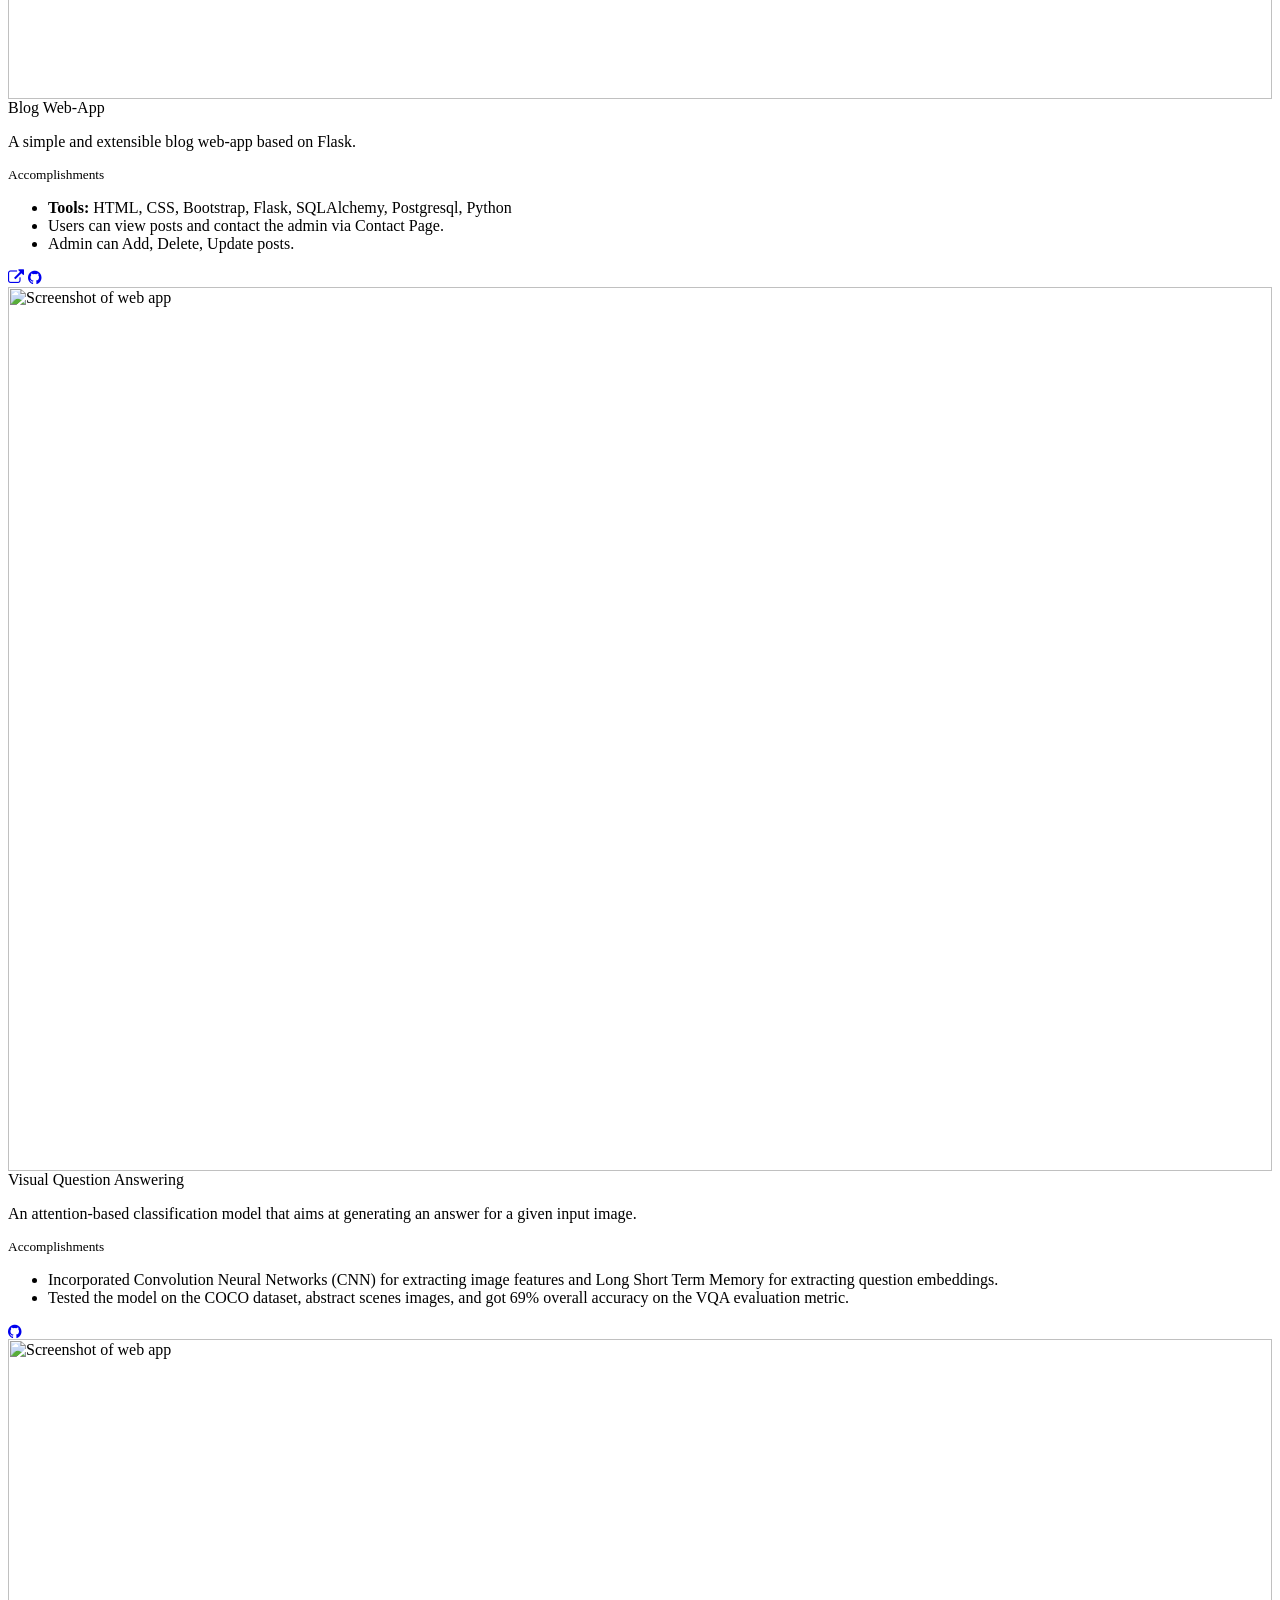
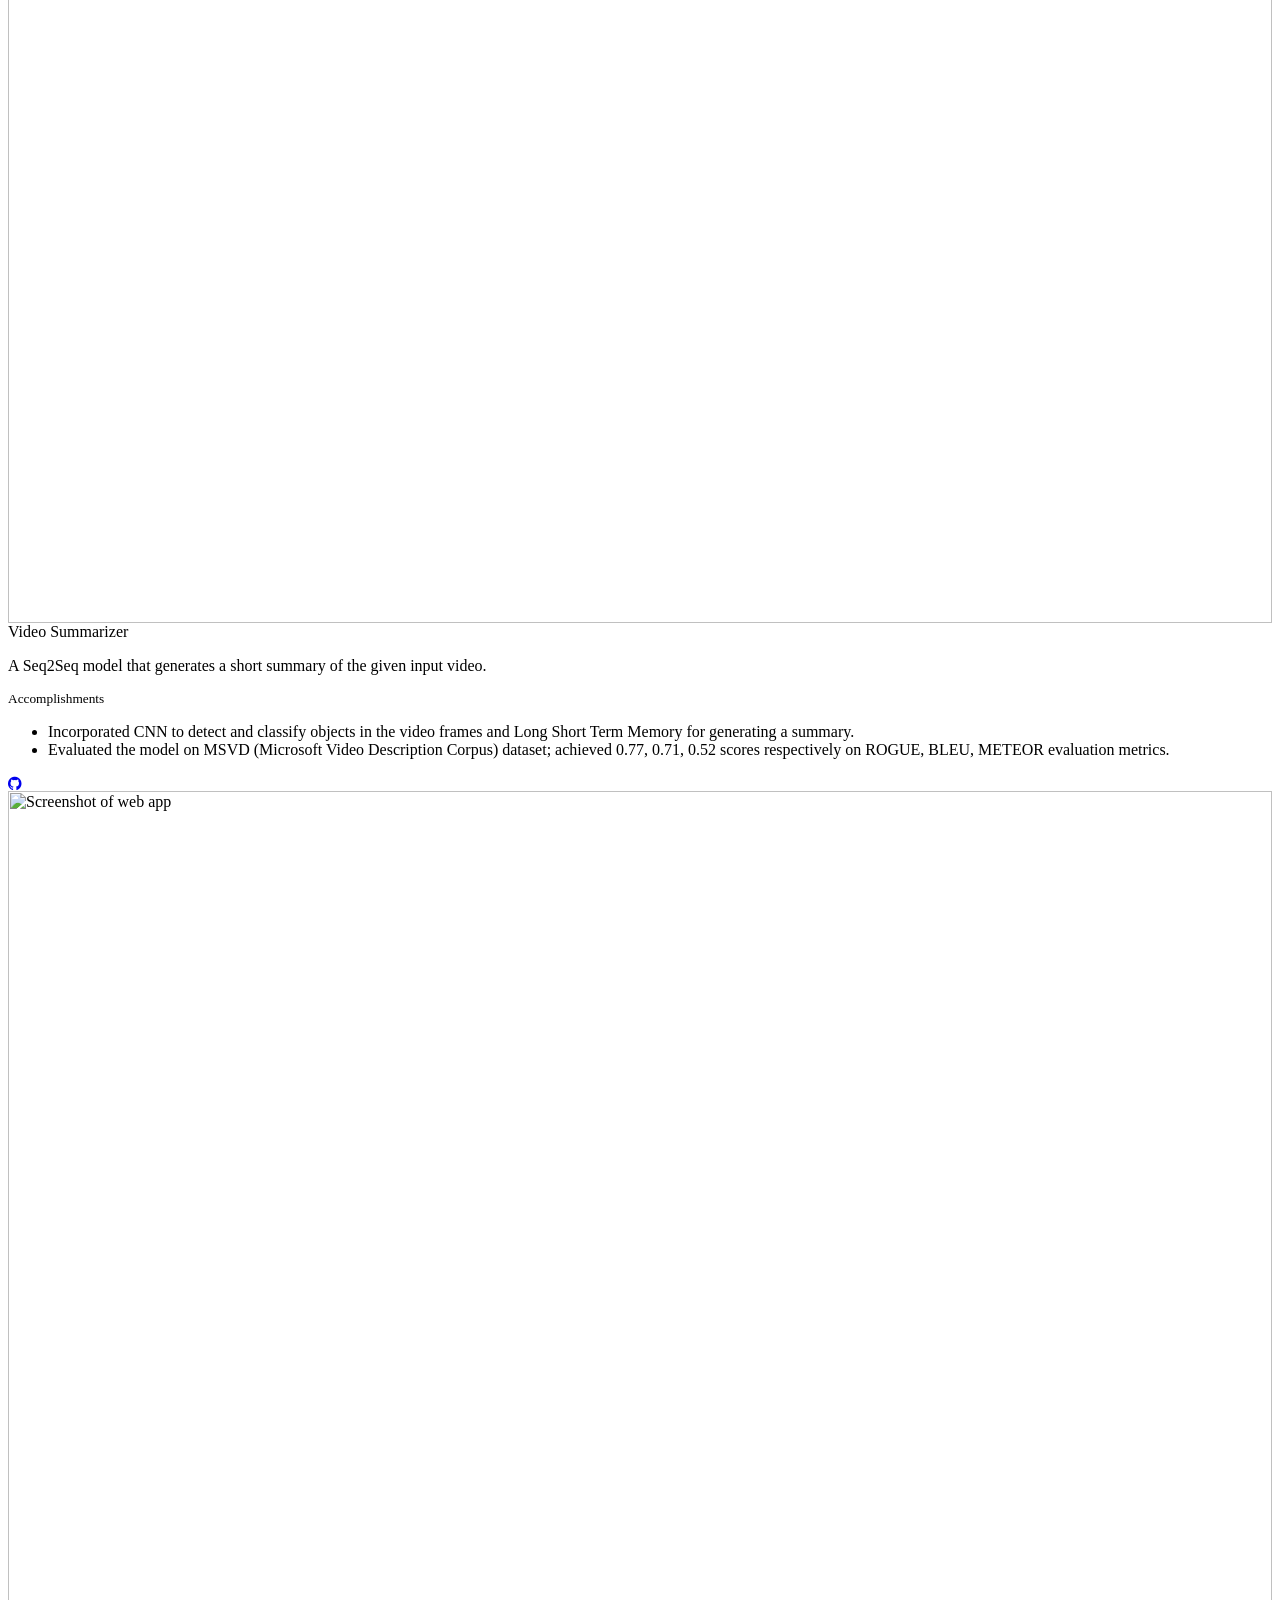
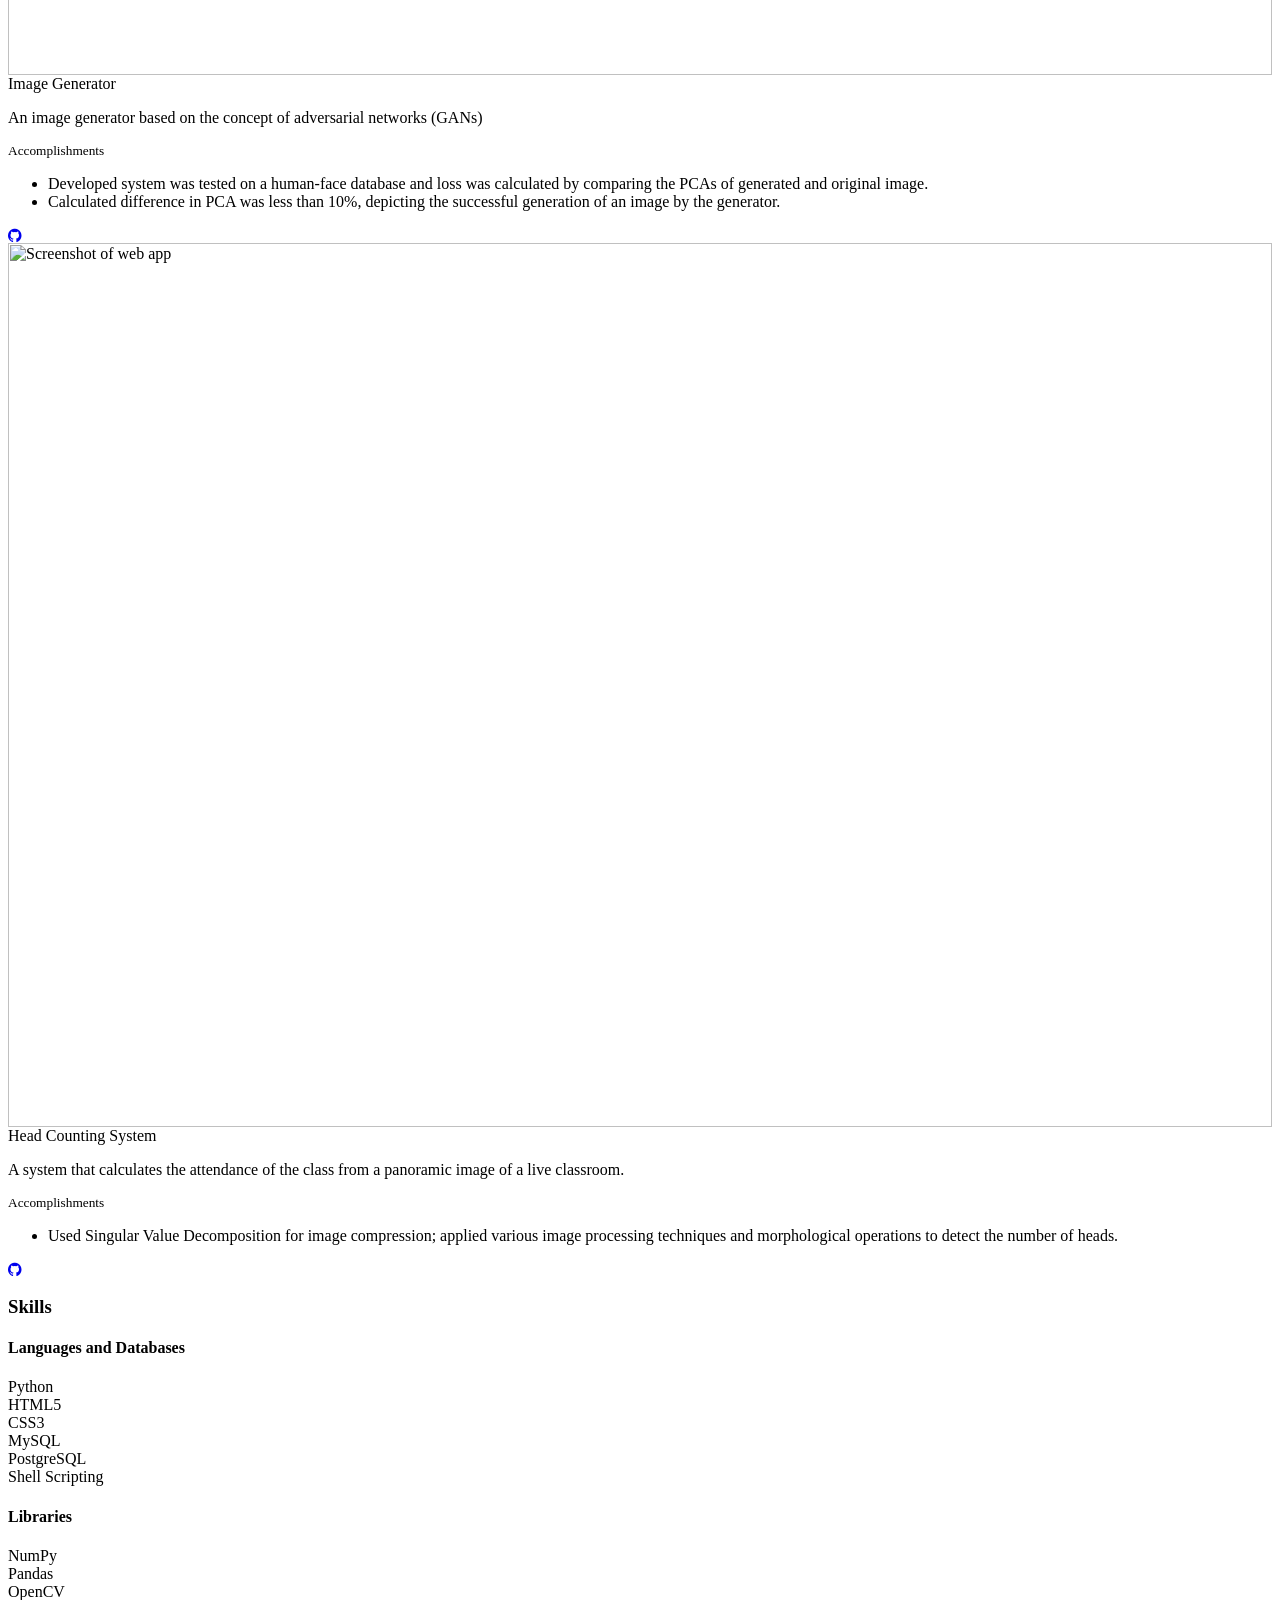
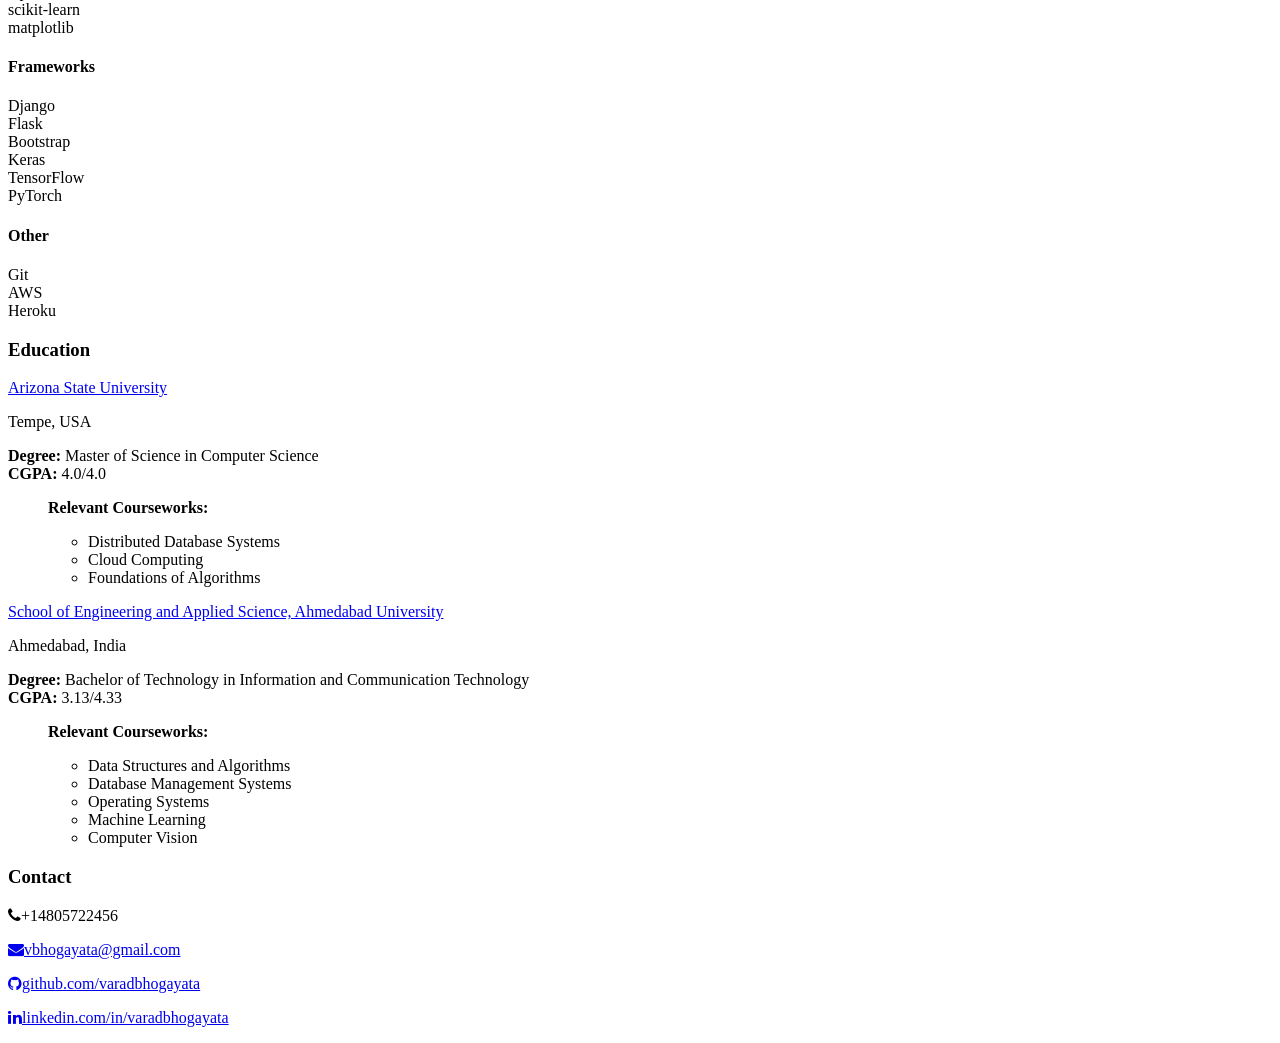
==== commit c486a552: "Add files via upload" ====
--- a/index.html
+++ b/index.html
@@ -1,177 +1,1043 @@
-<!DOCTYPE html>
-<html lang="en">
-
-<head>
-    <meta charset="UTF-8">
-    <meta http-equiv="X-UA-Compatible" content="IE=edge">
-    <meta name="viewport" content="width=device-width, initial-scale=1.0">
-    <link rel="stylesheet" href="css/uikit.css">
-    <link rel="stylesheet" href="css/styles.css">
-    <script src="js/uikit.js"></script>
-    <script src="js/uikit-icons.js"></script>
-    <title>Sudhir Singh</title>
-    <script>
-        // Set the target date for the countdown (YYYY-MM-DD format) CountDown
-        var targetDate = new Date("2024-01-26T00:00:00").getTime();
-        // Update the countdown every second
-        var countdownInterval = setInterval(function () {
-            // Get the current date and time
-            var currentDate = new Date().getTime();
-            // Calculate the time remaining
-            var timeRemaining = targetDate - currentDate;
-            // Calculate days, hours, minutes, and seconds
-            var days = Math.floor(timeRemaining / (1000 * 60 * 60 * 24));
-            var hours = Math.floor((timeRemaining % (1000 * 60 * 60 * 24)) / (1000 * 60 * 60));
-            var minutes = Math.floor((timeRemaining % (1000 * 60 * 60)) / (1000 * 60));
-            var seconds = Math.floor((timeRemaining % (1000 * 60)) / 1000);
-            // Display the countdown
-            document.getElementById("countdown").innerHTML = days + "d " + hours + "h " + minutes + "m " + seconds + "s ";
-            // Check if the countdown has reached zero
-            if (timeRemaining <= 0) {
-                clearInterval(countdownInterval); // Stop the countdown
-                document.getElementById("countdown").innerHTML = "Countdown expired!";
-            }
-        }, 1000);
-    </script>
-</head>
-
-<body>
-    <!-- Navigation Bar -->
-    <nav class="uk-navbar-container uk-margin-small-left uk-margin-small-right uk-visible@m uk-margin-xlarge-left uk-margin-xlarge-right"
-        uk-navbar uk-sticky="sel-target: .uk-navbar-container; cls-active: uk-navbar-sticky">
-
-        <div class="uk-navbar-left">
-            <a href="" class="uk-navbar-item uk-logo uk-light">Sudhir.</a>
-        </div>
-        <div class="uk-navbar-right">
-
-            <ul class="uk-navbar-nav uk-light">
-                <li><a class="uk-button-text uk-text-capitalize" href="#about" uk-scroll>About</a></li>
-                <li><a class="uk-button-text uk-text-capitalize" href="#projects" uk-scroll>Projects</a></li>
-                <li><a class="uk-button-text uk-text-capitalize" href="#contact" uk-scroll>Contact</a></li>
-            </ul>
-
-        </div>
-    </nav>
-    <!-- Navigation Bar Ends -->
-
-    <!-- Navigation Bar Mobile -->
-    <nav class="uk-navbar-container uk-margin-small-left uk-margin-small-right uk-hidden@m uk-margin-xlarge-left uk-margin-xlarge-right"
-        uk-navbar uk-sticky="sel-target: .uk-navbar-container; cls-active: uk-navbar-sticky">
-
-        <div class="uk-navbar-left">
-            <a href="" class="uk-navbar-item uk-logo uk-light">Sudhir.</a>
-        </div>
-        <div class="uk-navbar-right">
-
-            <ul class="uk-navbar-nav uk-light">
-                <li><button uk-toggle="target: #offcanvas-nav" type="button" uk-navbar-toggle-icon></button></li>
-            </ul>
-
-        </div>
-    </nav>
-    <!-- Change This -->
-    <div id="offcanvas-nav" uk-offcanvas="overlay: true">
-        <div class="uk-offcanvas-bar uk-flex uk-flex-column">
-            <ul class="uk-nav uk-nav-primary uk-nav-center uk-margin-auto-vertical">
-                <li class="uk-active"><a href="#" uk-scroll>Home</a></li>
-                <li class="uk-active"><a href="#about" uk-scroll>About</a></li>
-                <li class="uk-active"><a href="#projects" uk-scroll>Projects</a></li>
-                <li class="uk-active"><a href="#contact" uk-scroll>Contact</a></li>
-            </ul>
-        </div>
-    </div>
-
-    <!-- Navigation Bar Mobile Ends -->
-<!-- Home -->
-<section class="center-content uk-margin-small-left uk-margin-small-right uk-margin-xlarge-top uk-margin-xlarge-bottom">
-    <h1 class="uk-margin-xlarge-left uk-light uk-text-left uk-margin-xlarge-right uk-text-center">
-        Get, Set!
-        <div id="countdown" class="uk-margin-xlarge-top uk-margin-auto uk-light uk-text-center"></div>
-    </h1> <br>
-    <a href="#about" class="uk-margin-xlarge-left uk-text-capitalize uk-button uk-button-secondary" uk-scroll>About Me</a>
-</section>
-<!-- Home Ends -->
-    <br>
-
-    <hr class="uk-margin-xlarge-top uk-margin-xlarge-left uk-margin-xlarge-right">
-
-    <!-- About Me -->
-    <section id="about" class="uk-margin-small-left uk-margin-small-right uk-margin-xlarge-top uk-margin-xlarge-bottom">
-        <h3 class="uk-margin-xlarge-left uk-light">About Me</h3>
-        <!-- Change here to ur paragraph -->
-        <p class="uk-margin-xlarge-left uk-margin-xlarge-right">Lorem ipsum dolor sit amet, consectetur adipiscing elit.
-            Nulla eleifend posuere tortor vel lobortis. Morbi pretium in sapien non suscipit. Nam ac efficitur enim.
-            Vestibulum accumsan erat sit amet nulla commodo, nec varius felis aliquam. Aliquam suscipit mauris lacus, at
-            euismod purus tempor aliquam. Donec varius sem nisl. Fusce augue tortor, hendrerit at elit quis, aliquet
-            blandit eros. Nam gravida sem velit, eu placerat nunc commodo ut. <br><br>Maecenas ultricies magna nec nisi
-            egestas, in posuere velit tincidunt. Nam quis turpis non ligula dapibus bibendum sit amet at felis.
-            Vestibulum ornare tempor nulla, quis sodales ex consequat vel. Morbi sollicitudin ligula eget mattis
-            euismod. Nulla scelerisque malesuada arcu a vulputate. Phasellus ac lectus consequat, eleifend libero id,
-            tincidunt lectus. Sed tempus gravida odio, sed semper neque aliquet imperdiet.</p>
-        <a href="" class="uk-margin-xlarge-left uk-light uk-button-text" uk-icon="instagram"></a> &nbsp;<a href=""
-            class="uk-light uk-button-text" uk-icon="dribbble"></a> &nbsp;<a href="" class="uk-button-text uk-light"
-            uk-icon="github"></a> &nbsp;<a href="" class=" uk-light uk-button-text" uk-icon="linkedin"></a>
-    </section>
-    <!-- About Me Ends -->
-
-    <!-- Projects Section -->
-    <hr class="uk-margin-xlarge-left uk-margin-xlarge-right">
-    <section id="projects" class="uk-margin-small-left uk-margin-small-right uk-margin-xlarge-top uk-margin-xlarge-bottom">
-        <h3 class="uk-margin-xlarge-left uk-light">Projects</h3>
-        <p class="uk-margin-xlarge-left">Projects that I've been working on</p>
-
-        <div class="uk-margin-xlarge-left uk-margin-xlarge-right">
-            <!-- Change all of this to ur projects -->
-            <div class="uk-margin uk-card uk-card-secondary uk-card-body">
-                <h4>Project Name</h4>
-                <p>Lorem ipsum dolor sit amet, consectetur adipiscing elit, sed do eiusmod tempor incididunt ut labore et
-                    dolore magna aliqua.</p>
-                <a class="uk-button-text uk-text-decoration-none" href="">
-                    <span uk-icon="icon: link"></span> Website Link </a>
-            </div>
-            <div class="uk-margin uk-card uk-card-secondary uk-card-body">
-                <h4>Project Name</h4>
-                <p>Lorem ipsum dolor sit amet, consectetur adipiscing elit, sed do eiusmod tempor incididunt ut labore et
-                    dolore magna aliqua.</p>
-                <a class="uk-button-text uk-text-decoration-none" href="">
-                    <span uk-icon="icon: link"></span> Website Link </a>
-            </div>
-        </div>
-
-        <br>
-    </section>
-    <hr class="uk-margin-xlarge-left uk-margin-xlarge-right">
-    <!-- Projects Section Ends -->
-
-    <!-- Form Section -->
-<section id="contact" class="uk-margin-small-left uk-margin-small-right uk-margin-xlarge-top uk-margin-xlarge-bottom">
-    <div class="uk-margin-xlarge-left uk-margin-xlarge-right uk-text-center">
-        <!-- Change all of this to ur projects -->
-        <h3 class="uk-margin-bottom uk-light">Leave a message</h3>
-        <div class="uk-margin uk-card uk-card-secondary uk-card-body">
-            <form action="https://formspree.io/f/mleqryaa" method="POST" class="uk-form-stacked">
-                <div class="uk-margin">
-                    <label class="uk-form-label" for="email">Your email:</label>
-                    <div class="uk-form-controls">
-                        <input type="email" id="email" name="email" class="uk-input">
-                    </div>
-                </div>
-                <div class="uk-margin">
-                    <label class="uk-form-label" for="message">Your message:</label>
-                    <div class="uk-form-controls">
-                        <textarea id="message" name="message" class="uk-textarea"></textarea>
-                    </div>
-                </div>
-                <!-- Add your other form fields here -->
-                <div class="uk-margin">
-                    <button type="submit" class="uk-button uk-button-secondary">Send</button>
-                </div>
-            </form>
-        </div>
-    </div>
-    </section>
-    <!-- Form Section Ends -->
-</body>
-
-</html>
+<!-- <!DOCTYPE html> -->
+<html lang="en">
+
+<head>
+  <meta charset="utf-8" />
+  <meta name="viewport" content="width=device-width initial-scale=1" />
+  <meta http-equiv="X-UA-Compatible" content="IE=edge" />
+
+  <!-- Google Tag Manager -->
+  <script>(function(w,d,s,l,i){w[l]=w[l]||[];w[l].push({'gtm.start':
+  new Date().getTime(),event:'gtm.js'});var f=d.getElementsByTagName(s)[0],
+  j=d.createElement(s),dl=l!='dataLayer'?'&l='+l:'';j.async=true;j.src=
+  'https://www.googletagmanager.com/gtm.js?id='+i+dl;f.parentNode.insertBefore(j,f);
+  })(window,document,'script','dataLayer','GTM-PGZH8HT');</script>
+  <!-- End Google Tag Manager -->
+
+  <!-- Materialize - Compiled and minified CSS-->
+  <link rel="stylesheet" href="//cdnjs.cloudflare.com/ajax/libs/materialize/0.95.3/css/materialize.min.css" />
+  <!-- Font Awesome Icon - CSS-->
+  <link rel="stylesheet" href="//maxcdn.bootstrapcdn.com/font-awesome/4.3.0/css/font-awesome.min.css" />
+  <!-- Custom Styles-->
+  <link rel="stylesheet" href="/assets/css/style.css" />
+  <title>Varad Bhogayata | Software Developer</title>
+
+  <!-- Global site tag (gtag.js) - Google Analytics -->
+  <script async src="https://www.googletagmanager.com/gtag/js?id=UA-126939217-2"></script>
+  <script>
+    window.dataLayer = window.dataLayer || [];
+    function gtag() { dataLayer.push(arguments); }
+    gtag('js', new Date());
+
+    gtag('config', 'UA-126939217-2');
+  </script>
+
+  <!-- Open Graph-->
+  <meta property="og:locale" content="en_US" />
+  <meta property="og:type" content="website" />
+  <meta property="og:title" content="Varad Bhogayata | Software Developer" />
+  <meta property="og:description" content="Software Developer" />
+  <meta property="og:url" content="https://varadbhogayata.github.io/" />
+  <meta property="og:site_name" content="Varad Bhogayata | Software Developer" />
+  <meta property="article:publisher" content="https://varadbhogayata.github.io/" />
+  <meta property="og:image" content="https://varadbhogayata.github.io/examples/preview.JPG" />
+  <!-- Twitter -->
+  <meta name="twitter:card" content="summary" />
+  <meta name="twitter:site" content="@varad_bhogayata" />
+  <meta name="twitter:title" content="Coder | Technofreak | Explorer | Minimalist | Humane" />
+  <meta name="twitter:description" content="Software Developer" />
+  <meta name="twitter:url" content="https://twitter.com/varad_bhogayata" />
+  <meta name="author" content="Varad Bhogayata" />
+  <meta name="description" content="Software Developer with a passion for backend development and artificial intelligence." />
+  <link rel="apple-touch-icon" sizes="57x57" href="/assets/img/favicon/apple-icon-57x57.png" />
+  <link rel="apple-touch-icon" sizes="60x60" href="/assets/img/favicon/apple-icon-60x60.png" />
+  <link rel="apple-touch-icon" sizes="72x72" href="/assets/img/favicon/apple-icon-72x72.png" />
+  <link rel="apple-touch-icon" sizes="76x76" href="/assets/img/favicon/apple-icon-76x76.png" />
+  <link rel="apple-touch-icon" sizes="114x114" href="/assets/img/favicon/apple-icon-114x114.png" />
+  <link rel="apple-touch-icon" sizes="120x120" href="/assets/img/favicon/apple-icon-120x120.png" />
+  <link rel="apple-touch-icon" sizes="144x144" href="/assets/img/favicon/apple-icon-144x144.png" />
+  <link rel="apple-touch-icon" sizes="152x152" href="/assets/img/favicon/apple-icon-152x152.png" />
+  <link rel="apple-touch-icon" sizes="180x180" href="/assets/img/favicon/apple-icon-180x180.png" />
+  <link rel="icon" type="image/png" sizes="192x192" href="/assets/img/favicon/android-icon-192x192.png" />
+  <link rel="icon" type="image/png" sizes="32x32" href="/assets/img/favicon/favicon-32x32.png" />
+  <link rel="icon" type="image/png" sizes="96x96" href="/assets/img/favicon/favicon-96x96.png" />
+  <link rel="icon" type="image/png" sizes="16x16" href="/assets/img/favicon/favicon-16x16.png" />
+  <link rel="manifest" href="/assets/img/favicon/manifest.json" />
+  <meta name="msapplication-TileColor" content="#ffffff" />
+  <meta name="msapplication-TileImage" content="/assets/img/favicon/ms-icon-144x144.png" />
+  <meta name="theme-color" content="#ffffff" />
+  <meta name="robots" content="index, follow" />
+  <!-- Google Site Verification for indexing -->
+  <meta name="google-site-verification" content="_qxK8tePiU2fhnwlwnJ7pkDFnj1k2EiKq_cYGy1Cb84" />
+</head>
+
+<body>
+  <!-- Google Tag Manager (noscript) -->
+  <noscript><iframe src="https://www.googletagmanager.com/ns.html?id=GTM-PGZH8HT"
+  height="0" width="0" style="display:none;visibility:hidden"></iframe>
+  </noscript>
+  
+  <!-- Navigation Menu-->
+  <!-- Nav class 1 -->
+  <nav class="hide-on-small-only">
+    <ul class="side-nav fixed section table-of-contents">
+
+      <li class="logo">
+        <a id="logo-container" aria-label="Navigate to the beginning of the page" href="#intro"
+          class="brand-logo grey-blue-text">
+          <img src="/assets/img/passport-new.jpg" class="circle img-responsive profile-pic" alt="avatar">
+        </a>
+      </li>
+
+      <li class="bold">
+        <a aria-label="Navigate to the About section" href="#about" class="waves-effect waves-dark teal-text"><i
+            class="mdi-social-person small"></i><span>About</span></a>
+      </li>
+      <li class="bold">
+        <a aria-label="Navigate to the Experience section" href="#experience"
+          class="waves-effect waves-dark teal-text"><i
+            class="mdi-action-trending-up small"></i><span>Experience</span></a>
+      </li>
+
+      <li class="bold">
+        <!-- mdi-av-web small
+             mdi-av-my-library-books small-->
+        <a aria-label="Navigate to the Projects section" href="#projects" class="waves-effect waves-dark teal-text"><i
+            class="mdi-av-my-library-books small"></i><span>Projects</span></a>
+      </li>
+
+      <li class="bold">
+        <!--
+        ICONS:
+        mdi-action-assessment
+        mdi-social-poll
+        mdi-av-equalizer
+        -->
+        <a aria-label="Navigate to the Skills section" href="#skills" class="waves-effect waves-dark teal-text"><i
+            class="mdi-action-assessment small"></i><span>Skills</span></a>
+      </li>
+      
+      <li class="bold">
+        <!--
+        ICONS:
+        -->
+        <a aria-label="Navigate to the Education section" href="#education" class="waves-effect waves-dark teal-text"><i
+            class="mdi-social-school small"></i><span>Education</span></a>
+      </li>
+
+      <li class="bold">
+        <!-- 
+        1. mdi-communication-contacts
+        2. mdi-content-mail
+        3. mdi-communication-email
+        -->
+        <a aria-label="Navigate to the Contact section" href="#contact" class="waves-effect waves-dark teal-text"><i
+            class="mdi-content-mail small"></i><span>Contact</span></a>
+      </li>
+
+      <li class="bold">
+        <!--
+        ICONS:
+        1. mdi-action-description
+        2. mdi-file-folder
+        3. mdi-file-folder-open
+        4. mdi-file-attachment
+        5. mdi-file-folder-shared
+        -->
+        <!-- <a aria-label="Open Varad's resume in a new tab" href="#resume" target="_blank"
+          onclick="window.open('https://drive.google.com/file/d/1vYi-bMyIsZPve0x_clxY8xsDtiHiOMd3/view?usp=sharing')"
+          class="waves-effect waves-dark teal-text"><i class="mdi-file-folder-open small"></i><span>Resume</span></a> -->
+        <a aria-label="Open Varad's resume in a new tab" href="https://varadbhogayata.github.io/assets/resume/Varad_Bhogayata_Resume.pdf" target="_blank"
+        class="waves-effect waves-dark teal-text"><i class="mdi-file-folder-open small"></i><span>Resume</span></a>  
+      </li>
+    </ul>
+  </nav>
+
+  <!-- Nav class 2 -->
+  <nav class="hide-on-large only trigger z-depth-1">
+    <a aria-label="Toggle visibility of the mobile navbar" href="#" data-activates="slide-out"
+      class="button-collapse"><i class="mdi-navigation-menu"></i></a>
+    <div class="name-title">
+      <a id="name" aria-label="Navigate to the beginning of the page" href="#" class="teal-text">Varad
+        Bhogayata</a><span class="black-text">Software Developer</span>
+    </div>
+  </nav>
+
+  <!-- Nav class 3 -->
+  <nav class="hide-on-large only">
+    <ul id="slide-out" class="side-nav">
+      <li class="bold">
+        <a aria-label="Navigate to the About section" href="#about" class="waves-effect waves-dark teal-text"><i
+            class="mdi-social-person small"></i><span>About</span></a>
+      </li>
+      <li class="bold">
+        <a aria-label="Navigate to the Experience section" href="#experience"
+          class="waves-effect waves-dark teal-text"><i
+            class="mdi-action-trending-up small"></i><span>Experience</span></a>
+      </li>
+      <li class="bold">
+        <a aria-label="Navigate to the Projects section" href="#projects" class="waves-effect waves-dark teal-text"><i
+            class="mdi-av-my-library-books small"></i><span>Projects</span></a>
+      </li>
+      <li class="bold">
+        <a aria-label="Navigate to the Skills section" href="#skills" class="waves-effect waves-dark teal-text"><i
+            class="mdi-action-assessment small"></i><span>Skills</span></a>
+      </li>
+
+      <li class="bold">
+        <a aria-label="Navigate to the Education section" href="#education" class="waves-effect waves-dark teal-text"><i
+            class="mdi-social-school small"></i><span>Education</span></a>
+      </li>
+      <li class="bold">
+        <a aria-label="Navigate to the Contact section" href="#contact" class="waves-effect waves-dark teal-text"><i
+            class="mdi-content-mail small"></i><span>Contact</span></a>
+      </li>
+      <li class="bold">
+        <a aria-label="Open Varad's Resume in a new tab"
+          href="https://drive.google.com/file/d/1B6MZ1z0-7NsefC3Lm_q-uhib28MTqpE9/view?usp=sharing" target="_blank"
+          class="waves-effect waves-dark teal-text"><i class="mdi-file-folder-open small"></i><span>Resume</span></a>
+      </li>
+    </ul>
+  </nav>
+
+  <!-- Main Content-->
+  <main>
+    <!-- First Section: Heading lines and image -->
+    <section id="intro" class="section scrollspy full-height">
+      <div class="overlay"></div>
+      <div class="container">
+        <div class="col-md-9">
+          <div class="content section-padding valign" style="margin-left: 10%; margin-top: 50px;">
+            <div class="caption">
+              <h2>Hi, I'm <span class="teal">Varad Bhogayata.</span></h2>
+              <h5 style="color:#fff">A <span class="typing" style="font-weight: 300; color:#004d40"></span></h5>
+              <!-- <h5 style="color:#00796b">A <span class="typing" style="font-weight: 300; color:#fff"></span></h5> -->
+              <h5>Self-driven, quick starter, passionate programmer with a curious mind who enjoys solving a complex and challenging real-world problems.</h5>
+            </div>
+            <div class="social">
+              <a href="http://linkedin.com/in/varadbhogayata" target="_blank">
+                <button class="icon-btn linkedin">
+                  <i class="fa fa-linkedin"></i>
+                </button>
+              </a>
+              <a href="https://github.com/varadbhogayata/" target="_blank">
+                <button class="icon-btn github">
+                  <i class="fa fa-github"></i>
+                </button>
+              </a>
+
+              <!-- <a href="https://angel.co/u/varad_bhogayata" target="_blank">
+                <button class="icon-btn angellist">
+                  <i class="fa fa-angellist"></i>
+                </button>
+              </a> -->
+
+              <!-- <a href="http://linkedin.com/in/varadbhogayata" target="_blank">
+                  <span class="fa-stack fa-lg">
+                    <i class="fa fa-circle fa-stack-2x"></i>
+                    <i class="fa fa-linkedin fa-stack-1x fa-inverse"></i>
+
+                  </span>
+              </a> -->
+            </div>
+            <div class='buttons'>
+              <a href="#about" class="readme">Read More</a>
+              <a href="#contact" class="contactme">Contact Me</a>
+            </div>
+          </div>
+        </div>
+      </div>
+    </section>
+
+    <!-- Second Section: About -->
+    <section id="about" class="section scrollspy">
+      <h3 class="page-title white-text teal">About</h3>
+      <div class="container flow-text">
+        <!-- <blockquote>
+          <h2>
+            A Software Developer with a passion for Backend Development and Artificial Intelligence.
+
+          </h2>
+        </blockquote> -->        
+        <p>
+          I am a Computer Science Grad Student at Arizona State University. I enjoy problem-solving and coding. Always strive to bring 100% to the work I do.
+
+          I have worked on technologies like Python, Django, Flask, MySQL, PostgreSQL, MongoDB, HTML5, CSS, Java, C++ during my bachelor's. I have 19 months of professional work experience which helped me strengthen my experience in Python, Flask, and Django.
+
+          I am passionate about developing complex applications that solve real-world problems impacting millions of users.
+        </p>
+        <p>
+          <ul>
+            <li><b>Languages:</b> Python, Java, JavaScript, C, C++, HTML/CSS, Bash</li>
+            <li><b>Databases:</b> MySQL, PostgreSQL, MongoDB</li>
+            <li><b>Libraries:</b> NumPy, Pandas, OpenCV</li>
+            <li><b>Frameworks:</b> Flask, Django, Node.js, Keras, TensorFlow, PyTorch, Bootstrap, Apache Beam</li>
+            <li><b>Tools & Technologies:</b> Git, Docker, AWS, GCP, Heroku, JIRA</li>
+          </ul>
+          
+        </p>
+          
+        <!-- <p>
+          
+          Detail-oriented Software Developer with professional experience in Backend Development, Machine Learning, Computer Vision. I am adept in Python, Django, Flask, SQL, Machine Learning, Computer Vision.           
+        </p> -->
+        <p>
+          Looking for an opportunity to work in a challenging position combining my skills in Software Engineering, which provides professional development, interesting experiences and personal growth.
+        </p>
+        <!-- <p>
+          Another Paragraph
+        </p>  -->
+        <!-- <p>
+        <strong>Current Focus</strong>:&nbsp;<a aria-label="Navigate to the Inclusive Design Patterns homepage"
+          href="https://www.smashingmagazine.com/inclusive-design-patterns/">Accessibility</a>&nbsp;//&nbsp;<a
+          aria-label="Navigate to the Full Stack React homepage"
+          href="https://www.fullstackreact.com/">React</a>&nbsp;//&nbsp;<a
+          aria-label='Navigate to the article "Scalable CSS"'
+          href="https://mrmrs.github.io/writing/2016/03/24/scalable-css/">Design Systems</a>
+        </p> -->
+      </div>
+    </section>
+
+
+    <!-- Third Section: Experience -->
+    <section id="experience" class="section scrollspy">
+      <h3 class="page-title white-text teal">Experience</h3>
+      <div class="container">
+
+        <!-- Latest Experience -->
+        <div class="card">
+          <div class="card-content">
+            <div class="row">
+              <div class="col s12 m2">
+                <a href="https://www.zhiffy.com/" target="_blank"><img alt="Zhiffy logo"
+                    src="/assets/img/exp-zhiffy-logo-1.webp" class="responsive-img center-block" /></a>
+              </div>
+              <!-- <div class="col s12 m10"> -->
+              <div class="col s12 m10">
+                <p>
+                  <span class="card-title"><a href="https://www.zhiffy.com/" target="_blank"
+                      class="teal-text hoverline">Zhiffy</a></span>
+                </p>
+              </div>
+            </div>
+            <div class="role brown-text text-darken-2">Software Engineer</div>
+            <ul>
+              <li>
+                Developed and managed the backend of an e-commerce platform using Flask, MongoDB, and AWS.
+              </li>
+              <li>
+                Worked on three web applications targeting customers, selling vendors, and admin users; built 50+ RESTful APIs with functionalities
+such as login/sign up, view a product, add a product to cart, checkout the order, etc.
+              </li>
+              <li>Improved the response time by 20% by refactoring the codebase and changing database design and queries.</li>
+              <li>Added a bulk upload feature which reduced the manual work of adding products into a database.</li>
+              <li>
+                <b>Tools:</b> Python, Flask, MongoDB
+              </li>
+            </ul>
+          </div>
+          <div class="card-action">
+            <span>July 2020 - Nov 2020 | Hyderabad, India</span>
+          </div>
+        </div>
+
+        
+        <div class="card">
+          <div class="card-content">
+            <div class="row">
+              <div class="col s12 m2">
+                <a href="https://www.meditab.com" target="_blank"><img alt="Meditab logo"
+                    src="/assets/img/exp-meditab-logo-500x500.jpg" class="responsive-img center-block" /></a>
+              </div>
+              <!-- <div class="col s12 m10"> -->
+              <div class="col s12 m10">
+                <p>
+                  <span class="card-title"><a href="http://meditab.com" target="_blank"
+                      class="teal-text hoverline">Meditab</a></span>
+                </p>
+              </div>
+            </div>
+            <div class="role brown-text text-darken-2">Programmer Analyst</div>
+            <ul>
+              <li>
+                Customized a tree-based optimization algorithm that separates drugs into distinct groups to maximize the concurrent execution of drug
+dispenser robots; improved an optimization algorithm that reduced the cycle-time of the automation process by 25%.
+              </li>
+              <li>
+                Devised a customized recursion algorithm to extend the functionality of the current environment to a multi-robot and multi-system
+environment
+              </li>
+              <li>
+                Built a modular video analytics app using Flask, OpenCV that tracks the location of each human in a multi-camera environment;
+utilized perspective transformation, object detection, and object tracking to find the location of a human.
+              </li>
+              <li>Increased the speed of the video analytics app by 20% by using a customized YOLOv3 algorithm to perform object detection and
+                DeepSORT algorithm for multi-object tracking.</li>
+              <li>
+                <b>Tools:</b> Python, Flask, OpenCV, Keras, Tensorflow, PyTorch
+              </li>
+            </ul>
+          </div>
+          <div class="card-action">
+            <span>Dec 2018 - July 2019 | Ahmedabad, India</span>
+          </div>
+        </div>
+
+        <!-- Experience 2 -->
+        <div class="card">
+          <div class="card-content">
+            <div class="row">
+              <div class="col s12 m2">
+                <img alt="Mtag logo" src="/assets/img/exp-mtag-logo-250x250.jpg" class="responsive-img center-block" />
+
+              </div>
+
+              <!-- <div class="col s12 m10"> -->
+              <div class="col s12 m10">
+                <p>
+                  <span class="card-title"><a href="#experience" class="teal-text hoverline">Mtag
+                      Innovations</a></span>
+                </p>
+              </div>
+            </div>
+            <div class="role brown-text text-darken-2">Software Developer</div>
+            <ul>
+              <li>
+                Programmed a cloud-based web app using Flask and JavaScript aimed at storing, visualizing, and tracking temperature and humidity
+of each drug container to estimate the degradation of the drug.
+              </li>
+              <li>
+                Created an alert system to send notifications and emails when the parameters exceed the threshold.
+              </li>
+              <li>
+                <b>Tools:</b> Python, Flask, JavaScript
+              </li>
+            </ul>
+          </div>
+          <div class="card-action">
+            <span>July 2018 - Nov 2018 | Ahmedabad, India</span>
+          </div>
+        </div>
+
+        <!-- Experience 3 -->
+        <div class="card">
+          <div class="card-content">
+            <div class="row">
+              <div class="col s12 m2">
+                <a href="https://www.cignex.com" target="_blank"><img alt="Cignex logo"
+                    src="/assets/img/exp-cignex-logo.png" class="responsive-img center-block" /></a>
+              </div>
+              <div class="col s12 m10">
+                <p>
+                  <span class="card-title"><a href="https://www.cignex.com" target="_blank"
+                      class="teal-text hoverline">CIGNEX
+                      Datamatics </a></span>
+                </p>
+              </div>
+            </div>
+            <div class="role brown-text text-darken-2">Project Trainee</div>
+            <ul>
+              <li>
+                Designed a library management system for a local library, where we undertook activities like requirement
+                elicitation, preparing Data Flow
+                and Entity-Relationship diagrams.
+              </li>
+              <li>
+                Delivered a solution for a POC involving Automatic Financial Document Classifier using Natural Language
+                Processing and Support Vector
+                Machines with 96% accuracy on the company’s data.
+              </li>
+              <li>
+                <b>Tools:</b> Python, Scikit-learn, NLTK
+              </li>
+            </ul>
+          </div>
+          <div class="card-action">
+            <span>June 2017 - July 2017 | Ahmedabad, India</span>
+          </div>
+        </div>
+
+      </div>
+    </section>
+
+    <!-- Fourth Section: Projects -->
+    <section id="projects" class="section scrollspy">
+      <h3 class="page-title white-text teal">Projects</h3>
+      <div class="container">
+        <div class="row">
+
+          <div class="col s12 m6 l4">
+            <div class="card medium">
+              <div class="card-image waves-effect waves-block waves-light">
+                <img alt="music streaming app" src="/assets/img/project-music-player.png" style="height: 100%; width: 100%" class="activator" />
+              </div>
+              <div class="card-content">
+                <span class="card-title activator teal-text hoverline">Music Player Web-App<i
+                    class="mdi-navigation-more-vert right"></i></span>
+                <p>
+                  A music streaming web app based on Django
+                </p>
+              </div>
+              <div class="card-reveal">
+                <!-- TODO: change this -- only close button -->
+                <!-- <span class="card-title brown-text">Accomplishments<i class="mdi-navigation-close right"></i></span> -->
+                <span class="card-title grey-text"><small>Accomplishments</small><i
+                    class="mdi-navigation-close right"></i></span>
+                <ul>
+                  <li><b>Tools:</b> Django, HTML, CSS, Bootstrap, SQLite, AWS S3, Heroku</li>
+                  <li>Register/login to the web app(with OAuth-based Google Sign-In).</li>
+                  <li>Search and filter songs based on language and singer.</li>
+                  <li>Create multiple playlists and add/remove songs to/from playlist.</li>
+                  <li>Scroll through recently played/viewed songs.</li>
+
+
+                </ul>
+                <div class="card-action">
+                  <a aria-label="Visit " href="https://galvanic-music.herokuapp.com/" target="_blank" data-position="top"
+                    data-tooltip="View Online"
+                    class="btn-floating btn-large waves-effect waves-light blue-grey tooltipped"><i
+                      class="fa fa-external-link"></i></a>
+                  <a aria-label="Visit the GitHub repo for  project" href="https://github.com/varadbhogayata/music-player"
+                    target="_blank" data-position="top" data-tooltip="View Source"
+                    class="btn-floating btn-large waves-effect waves-light blue-grey tooltipped"><i
+                      class="fa fa-github"></i></a>
+                </div>
+              </div>
+            </div>
+          </div>
+
+          <div class="col s12 m6 l4">
+            <div class="card medium">
+              <div class="card-image waves-effect waves-block waves-light">
+                <img alt="quiz app" src="/assets/img/project-quizup-logo-1.png" style="height: 100%; width: 100%" class="activator" />
+              </div>
+              <div class="card-content">
+                <span class="card-title activator teal-text hoverline">Quiz Web-App<i
+                    class="mdi-navigation-more-vert right"></i></span>
+                <p>
+                  A quiz playing web app based on Django
+                </p>
+              </div>
+              <div class="card-reveal">
+                <!-- TODO: change this -- only close button -->
+                <!-- <span class="card-title brown-text">Accomplishments<i class="mdi-navigation-close right"></i></span> -->
+                <span class="card-title grey-text"><small>Accomplishments</small><i
+                    class="mdi-navigation-close right"></i></span>
+                <ul>
+                  <li><b>Tools:</b> Django, HTML, CSS, Bootstrap, SQLite, Heroku</li>
+                  <li>Register/login to the web app(with OAuth-based Google Sign-In).</li>
+                  <li>Play Quiz and see the leaderboard</li>
+
+                </ul>
+                <div class="card-action">
+                  <a aria-label="Visit " href="https://quiz-up-app.herokuapp.com/" target="_blank" data-position="top"
+                    data-tooltip="View Online"
+                    class="btn-floating btn-large waves-effect waves-light blue-grey tooltipped"><i
+                      class="fa fa-external-link"></i></a>
+                  <a aria-label="Visit the GitHub repo for  project" href="https://github.com/varadbhogayata/QuizUp"
+                    target="_blank" data-position="top" data-tooltip="View Source"
+                    class="btn-floating btn-large waves-effect waves-light blue-grey tooltipped"><i
+                      class="fa fa-github"></i></a>
+                </div>
+              </div>
+            </div>
+          </div>
+
+          <!-- 1. Django Project -->
+          <!-- <div class="col s12 m6 l6">
+            <div class="card medium">
+              <div class="card-image waves-effect waves-block waves-light">
+                <img alt="django web app" src="/assets/img/project-library-logo.png" style="height: 100%; width: 100%" class="activator" />
+              </div>
+              <div class="card-content">
+                <span class="card-title activator teal-text hoverline">Local Library Web-App<i
+                    class="mdi-navigation-more-vert right"></i></span>
+                <p>
+                  A web-app that creates an online catalog for a small local library, where users can browse available books and manage their accounts.
+                </p>
+              </div>
+              <div class="card-reveal">
+                <span class="card-title grey-text"><small>Accomplishments</small><i
+                    class="mdi-navigation-close right"></i></span>
+                <ul>
+                  <li><b>Tools:</b> HTML, CSS, Bootstrap, SQLite, Django, Heroku</li>
+                  <li>Users can view list and detail information for books and authors.</li>
+                  <li>Admin users can create and manage models.</li>
+                  <li>Librarians can renew reserved books.</li>
+
+                </ul>
+                <div class="card-action">
+                  <a aria-label="Visit " href="https://django-local-lib.herokuapp.com" target="_blank" data-position="top"
+                    data-tooltip="View Online"
+                    class="btn-floating btn-large waves-effect waves-light blue-grey tooltipped"><i
+                      class="fa fa-external-link"></i></a>
+                  <a aria-label="Visit the GitHub repo for  project" href="https://github.com/varadbhogayata/django-local-library"
+                    target="_blank" data-position="top" data-tooltip="View Source"
+                    class="btn-floating btn-large waves-effect waves-light blue-grey tooltipped"><i
+                      class="fa fa-github"></i></a>
+                </div>
+              </div>
+            </div>
+          </div> -->
+
+          <!-- Flask Project -->
+          <div class="col s12 m6 l4">
+            <div class="card medium">
+              <div class="card-image waves-effect waves-block waves-light">
+                <img alt="Screenshot of web app" src="/assets/img/project-blog-logo.jpg"
+                style="height: 100%; width: 100%" class="activator" />
+              </div>
+              <div class="card-content">
+                <span class="card-title activator teal-text hoverline">Blog Web-App<i
+                    class="mdi-navigation-more-vert right"></i></span>
+                <p>
+                  A simple and extensible blog web-app based on Flask.
+                </p>
+              </div>
+              <div class="card-reveal">
+                <!-- TODO: change this -- only close button -->
+                <!-- <span class="card-title brown-text">Accomplishments<i class="mdi-navigation-close right"></i></span> -->
+                <span class="card-title teal-text"><small>Accomplishments</small><i
+                    class="mdi-navigation-close right"></i></span>
+                <ul>
+                  <li><b>Tools:</b> HTML, CSS, Bootstrap, Flask, SQLAlchemy, Postgresql, Python</li>
+                  <li>Users can view posts and contact the admin via Contact Page.</li>
+                  <li>Admin can Add, Delete, Update posts.</li>
+
+
+                </ul>
+                <div class="card-action">
+                  <a aria-label="Visit Blog website" href="https://flask-heroku-blog.herokuapp.com/" target="_blank" data-position="top"
+                    data-tooltip="View Online"
+                    class="btn-floating btn-large waves-effect waves-light blue-grey tooltipped"><i
+                      class="fa fa-external-link"></i></a>
+                  <a aria-label="Visit the GitHub repo for  project" href="https://github.com/varadbhogayata/flask-blog"
+                    target="_blank" data-position="top" data-tooltip="View Source"
+                    class="btn-floating btn-large waves-effect waves-light blue-grey tooltipped"><i
+                      class="fa fa-github"></i></a>
+                </div>
+              </div>
+            </div>
+          </div>
+
+          <!-- VQA -->
+          <div class="col s12 m6 l4">
+            <div class="card medium">
+              <div class="card-image waves-effect waves-block waves-light">
+                <img alt="Screenshot of  web app" src="/assets/img/project-aim_bert-bias.png" style="height: 100%; width: 100%" class="activator" />
+              </div>
+              <div class="card-content">
+                <span class="card-title activator teal-text hoverline">Visual Question Answering<i
+                    class="mdi-navigation-more-vert right"></i></span>
+                <p>
+                  An attention-based classification model that aims at generating an answer for a given input image.
+                </p>
+              </div>
+              <div class="card-reveal">
+                <!-- TODO: change this -- only close button -->
+                <!-- <span class="card-title brown-text">Accomplishments<i class="mdi-navigation-close right"></i></span> -->
+                <span class="card-title teal-text"><small>Accomplishments</small><i
+                    class="mdi-navigation-close right"></i></span>
+                <ul>
+                  <li>Incorporated Convolution Neural Networks (CNN) for extracting image features and Long Short Term
+                    Memory for extracting question
+                    embeddings.</li>
+                  <li>Tested the model on the COCO dataset, abstract scenes images, and got 69% overall accuracy on the
+                    VQA evaluation metric.</li>
+
+                </ul>
+                <div class="card-action">
+                  <a aria-label="Visit the GitHub repo for  project"
+                    href="https://github.com/varadbhogayata/visual-question-answering" target="_blank"
+                    data-position="top" data-tooltip="View Source"
+                    class="btn-floating btn-large waves-effect waves-light blue-grey tooltipped"><i
+                      class="fa fa-github"></i></a>
+                </div>
+              </div>
+            </div>
+          </div>
+
+          <!-- Video Summarizer -->
+          <div class="col s12 m6 l4">
+            <div class="card medium">
+              <div class="card-image waves-effect waves-block waves-light">
+                <img alt="Screenshot of  web app" src="/assets/img/computer-vision-v2-04.png" style="height: 100%; width: 100%" class="activator" />
+              </div>
+              <div class="card-content">
+                <span class="card-title activator teal-text hoverline">Video Summarizer<i
+                    class="mdi-navigation-more-vert right"></i></span>
+                <p>
+                  A Seq2Seq model that generates a short summary of the given input video.
+                </p>
+              </div>
+              <div class="card-reveal">
+                <!-- TODO: change this -- only close button -->
+                <!-- <span class="card-title brown-text">Accomplishments<i class="mdi-navigation-close right"></i></span> -->
+                <span class="card-title brown-text"><small>Accomplishments</small><i
+                    class="mdi-navigation-close right"></i></span>
+                <ul>
+                  <li>Incorporated CNN to detect and classify objects in the video frames and Long Short Term Memory for
+                    generating a summary.</li>
+                  <li>Evaluated the model on MSVD (Microsoft Video Description Corpus) dataset; achieved 0.77, 0.71,
+                    0.52 scores respectively on ROGUE,
+                    BLEU, METEOR evaluation metrics.</li>
+
+                </ul>
+                <!-- TODO: UPLOAD THIS PROJECT ON GITHUB -->
+                <div class="card-action">
+                  <a aria-label="Visit the GitHub repo for  project" href="https://github.com/varadbhogayata/"
+                    target="_blank" data-position="top" data-tooltip="View Source"
+                    class="btn-floating btn-large waves-effect waves-light blue-grey tooltipped"><i
+                      class="fa fa-github"></i></a>
+                </div>
+              </div>
+            </div>
+          </div>
+
+          <!-- Image Generator -->
+          <div class="col s12 m6 l4">
+            <div class="card medium">
+              <div class="card-image waves-effect waves-block waves-light">
+                <img alt="Screenshot of  web app" src="/assets/img/gan.jpg" style="height: 100%; width: 100%" class="activator" />
+              </div>
+              <div class="card-content">
+                <span class="card-title activator teal-text hoverline">Image Generator<i
+                    class="mdi-navigation-more-vert right"></i></span>
+                <p>
+                  An image generator based on the concept of adversarial networks (GANs)
+                </p>
+              </div>
+              <div class="card-reveal">
+                <!-- TODO: change this -- only close button -->
+                <!-- <span class="card-title brown-text">Accomplishments<i class="mdi-navigation-close right"></i></span> -->
+                <span class="card-title brown-text"><small>Accomplishments</small><i
+                    class="mdi-navigation-close right"></i></span>
+                <ul>
+                  <li>Developed system was tested on a human-face database and loss was calculated by comparing the PCAs
+                    of generated and original image.</li>
+                  <li>Calculated difference in PCA was less than 10%, depicting the successful generation of an image by
+                    the generator.</li>
+
+                </ul>
+                <div class="card-action">
+                  <a aria-label="Visit the GitHub repo for  project" href="https://github.com/varadbhogayata/"
+                    target="_blank" data-position="top" data-tooltip="View Source"
+                    class="btn-floating btn-large waves-effect waves-light blue-grey tooltipped"><i
+                      class="fa fa-github"></i></a>
+                </div>
+              </div>
+            </div>
+          </div>
+
+          <!-- Head Counting System -->
+          <div class="col s12 m6 l4">
+            <div class="card medium">
+              <div class="card-image waves-effect waves-block waves-light">
+                <img alt="Screenshot of  web app" src="/assets/img/Blog-Images-Forget-Machine-Learning-Humans-Still-Have-a-Lot-to-Learn-Part-II.jpg" style="height: 100%; width: 100%" class="activator" />
+              </div>
+              <div class="card-content">
+                <span class="card-title activator teal-text hoverline">Head Counting System<i
+                    class="mdi-navigation-more-vert right"></i></span>
+                <p>
+                  A system that calculates the attendance of the class from a panoramic image of a live classroom.
+                </p>
+              </div>
+              <div class="card-reveal">
+                <!-- TODO: change this -- only close button -->
+                <!-- <span class="card-title brown-text">Accomplishments<i class="mdi-navigation-close right"></i></span> -->
+                <span class="card-title brown-text"><small>Accomplishments</small><i
+                    class="mdi-navigation-close right"></i></span>
+                <ul>
+                  <li>Used Singular Value Decomposition for image compression; applied various image processing
+                    techniques and morphological operations to
+                    detect the number of heads.</li>
+
+                </ul>
+                <div class="card-action">
+                  <a aria-label="Visit the GitHub repo for  project"
+                    href="https://github.com/varadbhogayata/visual-question-answering" target="_blank"
+                    data-position="top" data-tooltip="View Source"
+                    class="btn-floating btn-large waves-effect waves-light blue-grey tooltipped"><i
+                      class="fa fa-github"></i></a>
+                </div>
+              </div>
+            </div>
+          </div>
+
+          <!-- ************* -->
+        </div>
+      </div>
+    </section>
+
+    <!-- Fifth Section: Skills -->
+    <section id="skills" class="section scrollspy">
+      <h3 class="page-title white-text teal">Skills</h3>
+      <div class="container">
+        <!-- Languages and Databases -->
+        <div class="card">
+          <div class="card-content">
+            <h4 class="brown-text light">Languages and Databases</h4>
+            <div class="row text-center">
+              <div class="col s4 m2">
+                <img alt="" src="/assets/img/python-logo-1-300x300.jpg" class="responsive-img" />Python
+              </div>
+              <div class="col s4 m2">
+                <img alt="" src="/assets/img/html5-300x300.jpg" class="responsive-img" />HTML5
+              </div>
+              <div class="col s4 m2">
+                <img alt="" src="/assets/img/css3-300x300.jpg" class="responsive-img" />CSS3
+              </div>
+              <div class="col s4 m2">
+                <img alt="" src="/assets/img/mysql-logo-1-300x300.jpg" class="responsive-img" />MySQL
+              </div>
+              <div class="col s4 m2">
+                <img alt="" src="/assets/img/postgresql-logo.png" class="responsive-img" />PostgreSQL
+              </div>
+              <div class="col s4 m2">
+                <img alt="" src="/assets/img/shell-logo-1-300x300.jpg" class="responsive-img" />Shell Scripting
+              </div>
+            </div>
+          </div>
+        </div>
+
+        <div class="card">
+          <div class="card-content">
+            <h4 class="brown-text light">Libraries</h4>
+            <div class="row text-center">
+              <div class="col s4 m2">
+                <img alt="" src="/assets/img/numpy-logo-1-500x500.jpg" class="responsive-img" />NumPy
+              </div>
+              <div class="col s4 m2">
+                <img alt="" src="/assets/img/pandas-logo-2-500x500.jpg" class="responsive-img" />Pandas
+              </div>
+              <div class="col s4 m2">
+                <img alt="" src="/assets/img/opencv-logo-1-500x500.jpg" class="responsive-img" />OpenCV
+              </div>
+              <div class="col s4 m2">
+                <img alt="" src="/assets/img/sk-learn-logo-1-500x500.jpg" class="responsive-img" />scikit-learn
+              </div>
+              <div class="col s4 m2">
+                <img alt="" src="/assets/img/matplotlib-logo-1-500x500.jpg" class="responsive-img" />matplotlib
+              </div>
+            </div>
+          </div>
+        </div>
+
+        <!-- Frameworks -->
+        <div class="card">
+          <div class="card-content">
+            <h4 class="brown-text light">Frameworks</h4>
+            <div class="row text-center">
+              <div class="col s4 m2">
+                <img alt="" src="/assets/img/django-logo.webp" class="responsive-img" />Django
+              </div>
+              <div class="col s4 m2">
+                <img alt="" src="/assets/img/flask-logo.png" class="responsive-img" />Flask
+              </div>
+              <div class="col s4 m2">
+                <img alt="" src="/assets/img/bootstrap.png" class="responsive-img" />Bootstrap
+              </div>
+              <div class="col s4 m2">
+                <img alt="" src="/assets/img/keras-logo.png" class="responsive-img" />Keras
+              </div>
+              <div class="col s4 m2">
+                <img alt="" src="/assets/img/tensorflow-logo-1.png" class="responsive-img" />TensorFlow
+              </div>
+              <div class="col s4 m2">
+                <img alt="" src="/assets/img/pytorch-logo.png" class="responsive-img" />PyTorch
+              </div>
+            </div>
+          </div>
+        </div>
+
+        <!-- Other -->
+        <div class="card">
+          <div class="card-content">
+            <h4 class="brown-text light">Other</h4>
+            <div class="row text-center">
+
+
+              <div class="col s4 m2">
+                <img alt="" src="/assets/img/git.png" class="responsive-img" />Git
+              </div>
+              <div class="col s4 m2">
+                <img alt="" src="/assets/img/aws.png" class="responsive-img" />AWS
+              </div>
+              <div class="col s4 m2">
+                <img alt="" src="/assets/img/heroku.png" class="responsive-img" />Heroku
+              </div>
+            </div>
+          </div>
+        </div>
+
+        <!-- certifications -->
+        <!-- <div class="card">
+          <div class="card-content">
+            <h4 class="brown-text light">Certificates</h4>
+            <div class="row text-left">
+              <div class="container">
+                <div class="row">
+                  <div class="col s12 m6 l6">
+                    <div class="card">
+                      <div class="card-image">
+                        <img src="/assets/img/mooc-machine-learning-coursera-800x500.jpg">
+                      </div>
+                      <div class="card-content">
+                        <span class="card-title teal-text">Machine Learning (Stanford)</span>
+                      </div>
+                    </div>
+                  </div>
+
+                  <div class="col s12 m6 l6">
+                    <div class="card">
+                      <div class="card-image">
+                        <img src="/assets/img/mooc-algorithms-stanford-2-800x500.jpg">
+                      </div>
+                      <div class="card-content">
+                        <span class="card-title teal-text">Algorithms (Stanford)</span>
+                      </div>
+                    </div>
+                  </div>
+                </div>
+              </div>
+            </div>
+          </div>
+        </div> -->
+
+      </div>
+    </section>
+
+    <!-- Seventh Section: Education -->
+    <section id="education" class="section scrollspy">
+      <h3 class="page-title white-text teal">Education</h3>
+      <div class="container">
+        <div class="row">
+          <!-- Education -->
+          <div class="col s12 m6 l6">
+            <div class="card">
+              <div class="card-content">
+                <p>
+                  <span class="card-title"><a href="https://www.asu.edu/" target="_blank" class="teal-text hoverline">Arizona State University</a></span>
+                </p>
+                <p class="brown-text">Tempe, USA</p>
+                <p>
+                  <b>Degree: </b>Master of Science in Computer Science      
+                  <br>
+                  <b>CGPA: </b>4.0/4.0
+                </p>
+
+                <ul>
+                  <p>
+                    <b>Relevant Courseworks:</b>
+                  <ul>
+                    <li>Distributed Database Systems</li>
+                    <li>Cloud Computing</li>
+                    <li>Foundations of Algorithms</li>                    
+                  </ul>
+                  </p>
+
+                </ul>
+              </div>
+            </div>
+
+            
+          </div>
+          <div class="col s12 m6 l6">
+            <div class="card">
+              <div class="card-content">
+                <p>
+                  <span class="card-title"><a href="https://ahduni.edu.in/academics/schools-centres/school-of-engineering-and-applied-science/" target="_blank" class="teal-text hoverline">School of Engineering and Applied Science, Ahmedabad
+                      University</a></span>
+                </p>
+                <p class="brown-text">Ahmedabad, India</p>
+                <p>
+                  <b>Degree: </b>Bachelor of Technology in Information and Communication Technology
+                  <br>
+                  <b>CGPA: </b>3.13/4.33
+                </p>
+
+                <ul>
+                  <p>
+                    <b>Relevant Courseworks:</b>
+                  <ul>
+                    <li>Data Structures and Algorithms</li>
+                    <li>Database Management Systems</li>
+                    <li>Operating Systems</li>
+                    <li>Machine Learning</li>
+                    <li>Computer Vision</li>
+                  </ul>
+                  </p>
+
+                </ul>
+              </div>
+            </div>
+          </div>
+        </div>
+      </div>
+    </section>
+
+    <!-- Eight Section: Contact -->
+    <section id="contact" class="section scrollspy full-height">
+      <h3 class="page-title white-text teal">Contact</h3>
+      <div class="container">
+        <p>
+          <a aria-label="Call Varad" data-position="top" data-tooltip="Call Varad"
+            class="btn-floating btn-large waves-effect waves-light blue-grey tooltipped"><i class="fa fa-phone"></i><a
+              aria-label="Call Varad">+14805722456</a></a>
+        </p>
+        <p>
+          <a aria-label="Email Varad" href="mailto:vbhogayata@gmail.com" target="_blank" data-position="top"
+            data-tooltip="Email Varad" class="btn-floating btn-large waves-effect waves-light blue-grey tooltipped"><i
+              class="fa fa-envelope"></i><a aria-label="Email Varad" href="mailto:vbhogayata@gmail.com"
+              class="hoverline">vbhogayata@gmail.com</a></a>
+        </p>
+        <p>
+          <a aria-label="View Varad on GitHub" href="http://github.com/varadbhogayata" target="_blank"
+            data-position="top" data-tooltip="View Varad on GitHub"
+            class="btn-floating btn-large waves-effect waves-light blue-grey tooltipped"><i class="fa fa-github"></i><a
+              aria-label="Varad on Github" href="http://github.com/varadbhogayata" class="hoverline"
+              target="_blank">github.com/varadbhogayata</a></a>
+        </p>
+        <p>
+          <a aria-label="View Varad on LinkedIn" href="http://linkedin.com/in/varadbhogayata" target="_blank"
+            data-position="top" data-tooltip="View Varad on LinkedIn"
+            class="btn-floating btn-large waves-effect waves-light blue-grey tooltipped"><i
+              class="fa fa-linkedin"></i><a aria-label="Varad on LinkedIn" href="http://linkedin.com/in/varadbhogayata"
+              class="hoverline" target="_blank">linkedin.com/in/varadbhogayata</a></a>
+        </p>
+      </div>
+    </section>
+  </main>
+
+  <!-- typed.js -->
+  <script src="assets/vendor/typed.js/typed.min.js"></script>
+  <script type="text/javascript">
+    var typed = new Typed('.typing',{
+      strings: ["Pythonist", "Developer", "Fast Learner"],
+      loop: true,
+      typeSpeed: 80,
+      backSpeed: 40
+    });
+  </script>
+
+
+  <!-- jQuery-->
+  <script src="https://ajax.googleapis.com/ajax/libs/jquery/1.11.2/jquery.min.js"></script>
+
+  <!-- Materialize - Compiled and minified JavaScript-->
+  <script src="https://cdnjs.cloudflare.com/ajax/libs/materialize/0.95.3/js/materialize.min.js"></script>
+  <script>
+    // Materialize - Initializers
+    $(document).ready(function () {
+      $(".scrollspy").scrollSpy()
+      // Initialize collapse button
+      $(".button-collapse").sideNav({
+        menuWidth: 190, // Default is 240
+        edge: "left", // Choose the horizontal origin
+        closeOnClick: true // Closes side-nav on <a> clicks, useful for Angular/Meteor
+      })
+    })
+  </script>
+</body>
+
+</html>
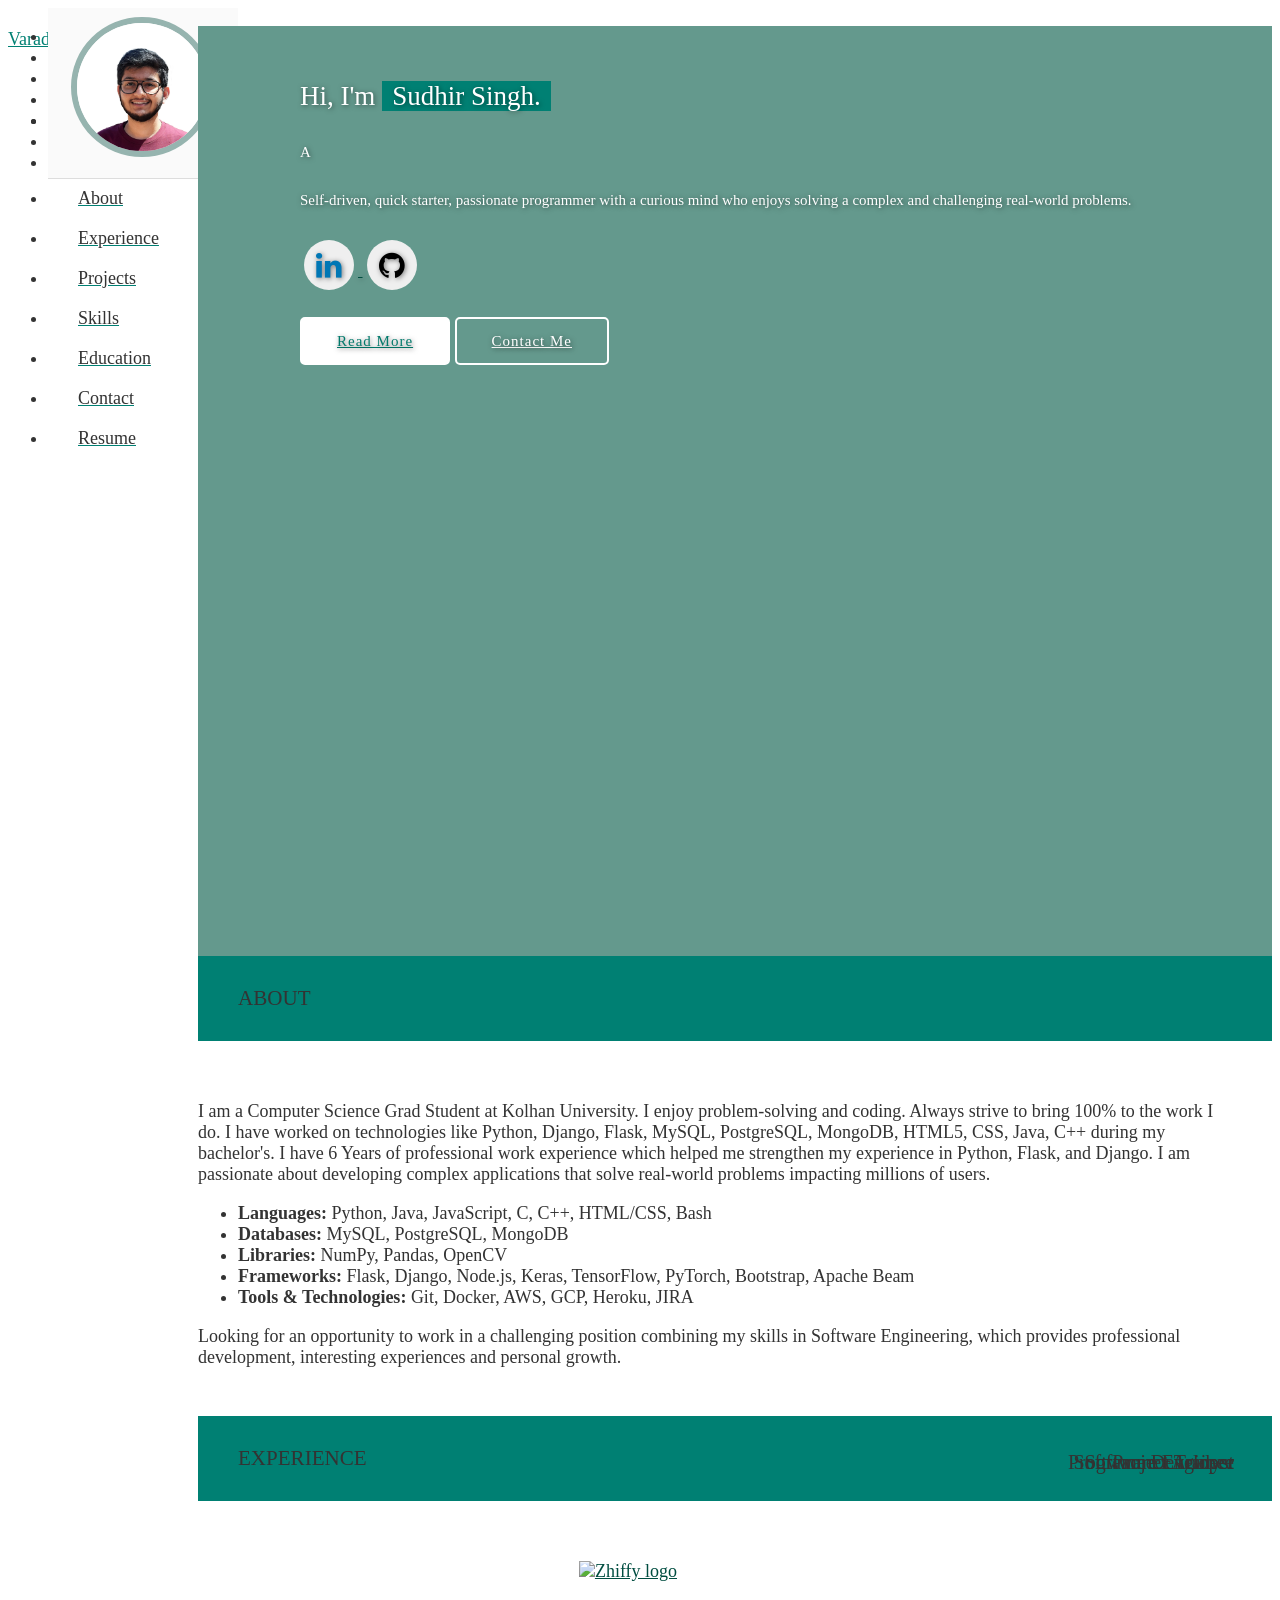
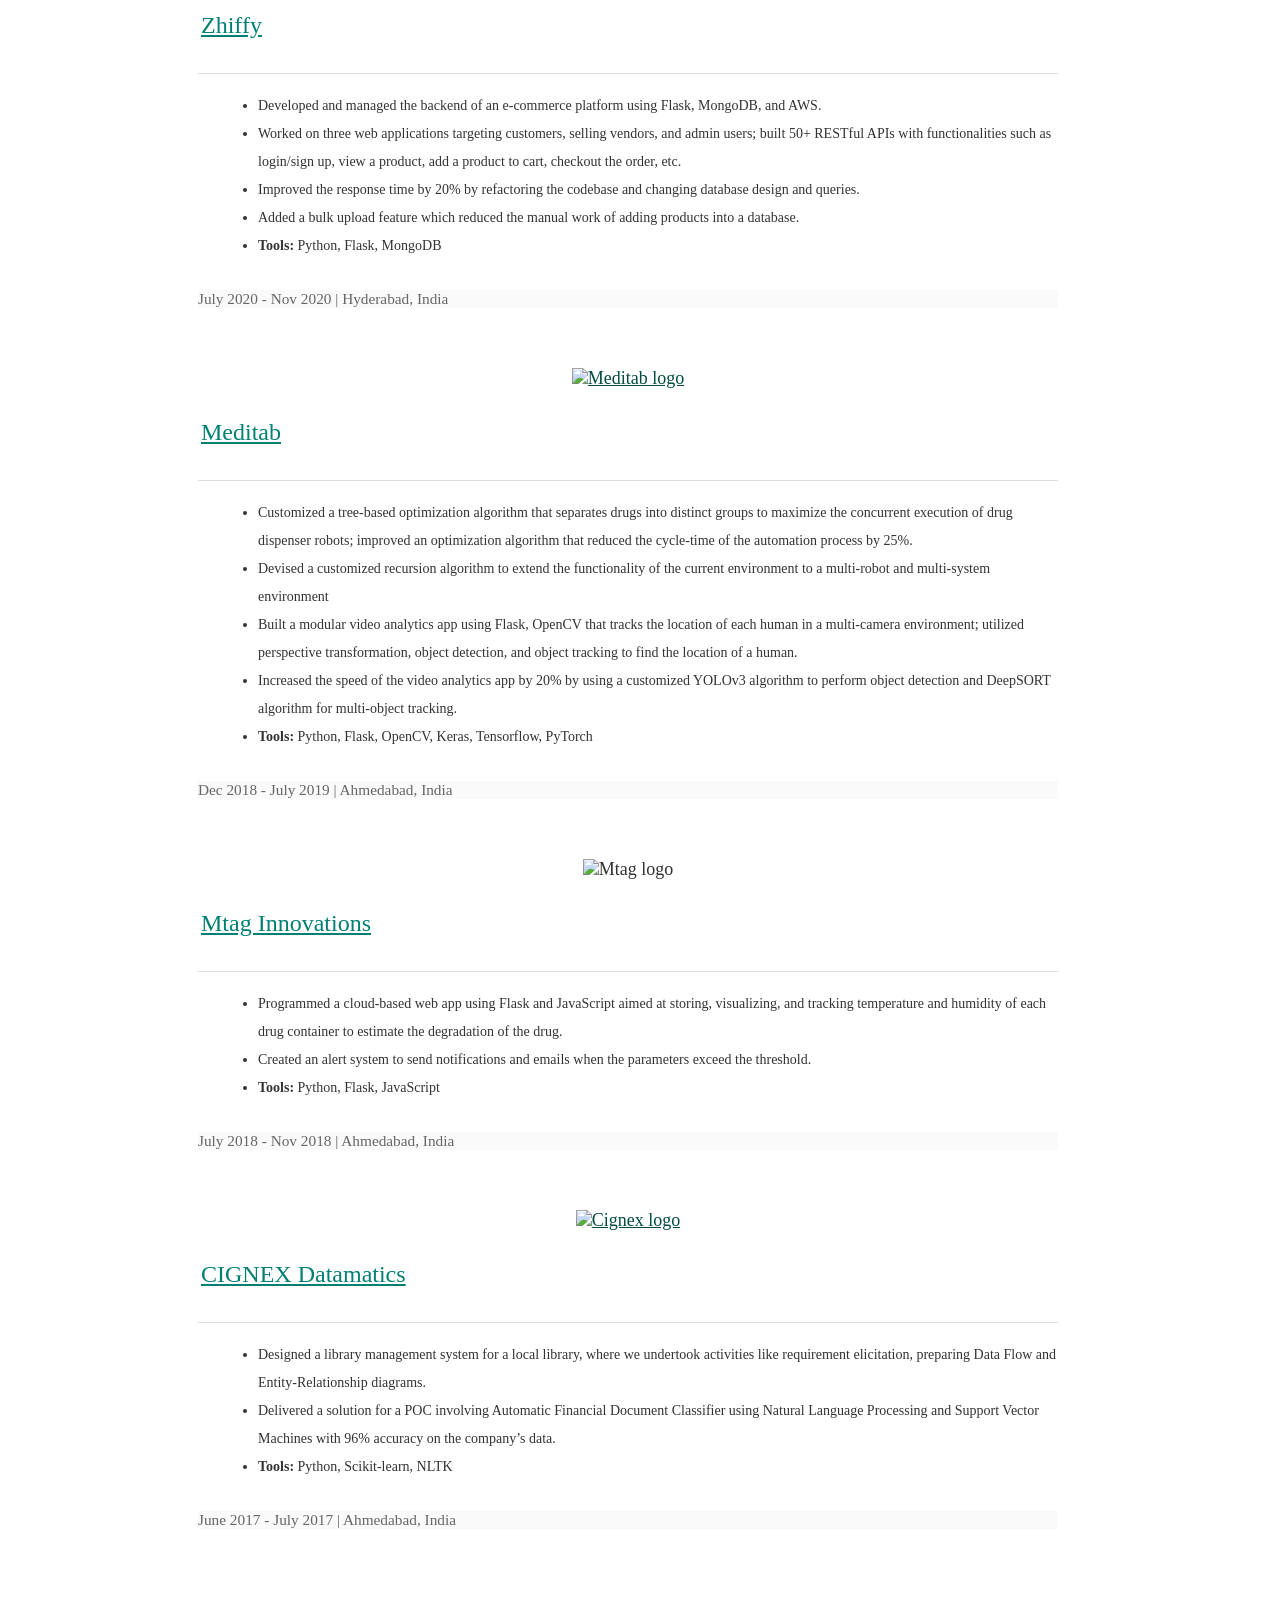
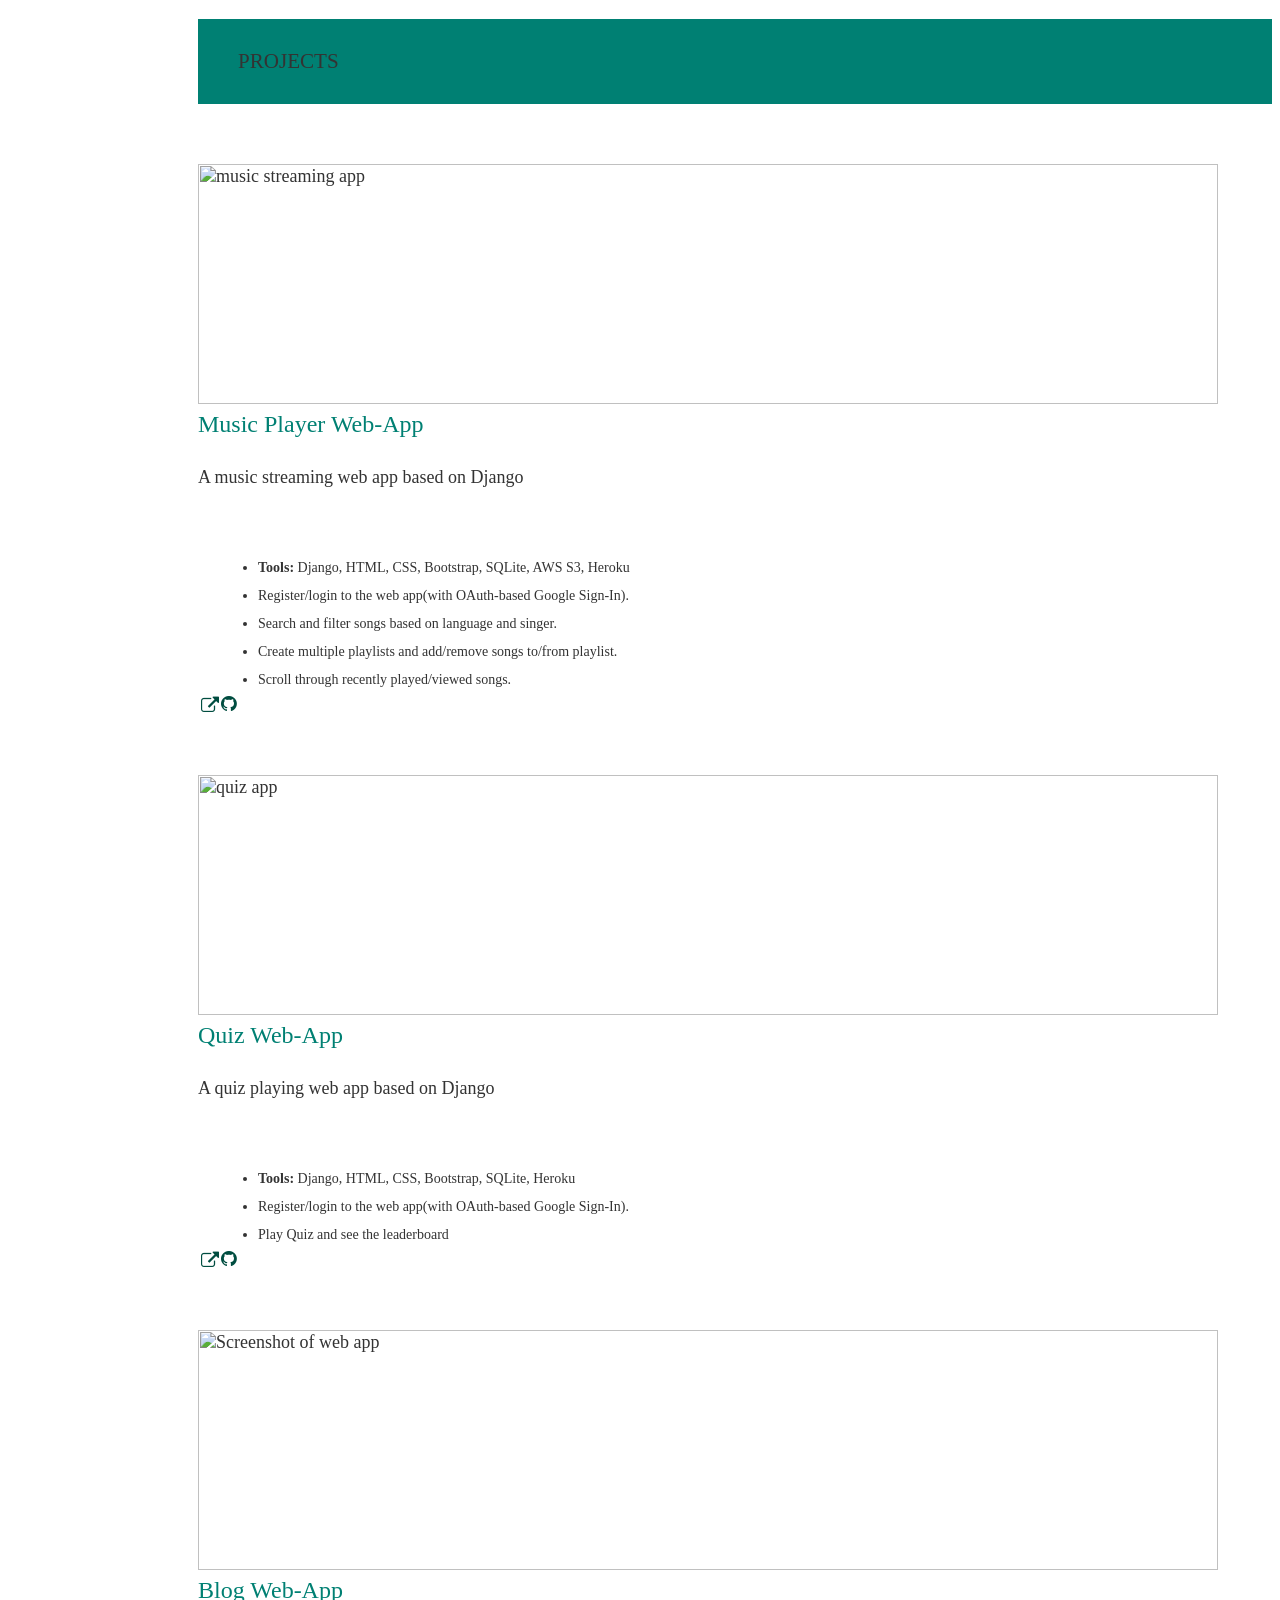
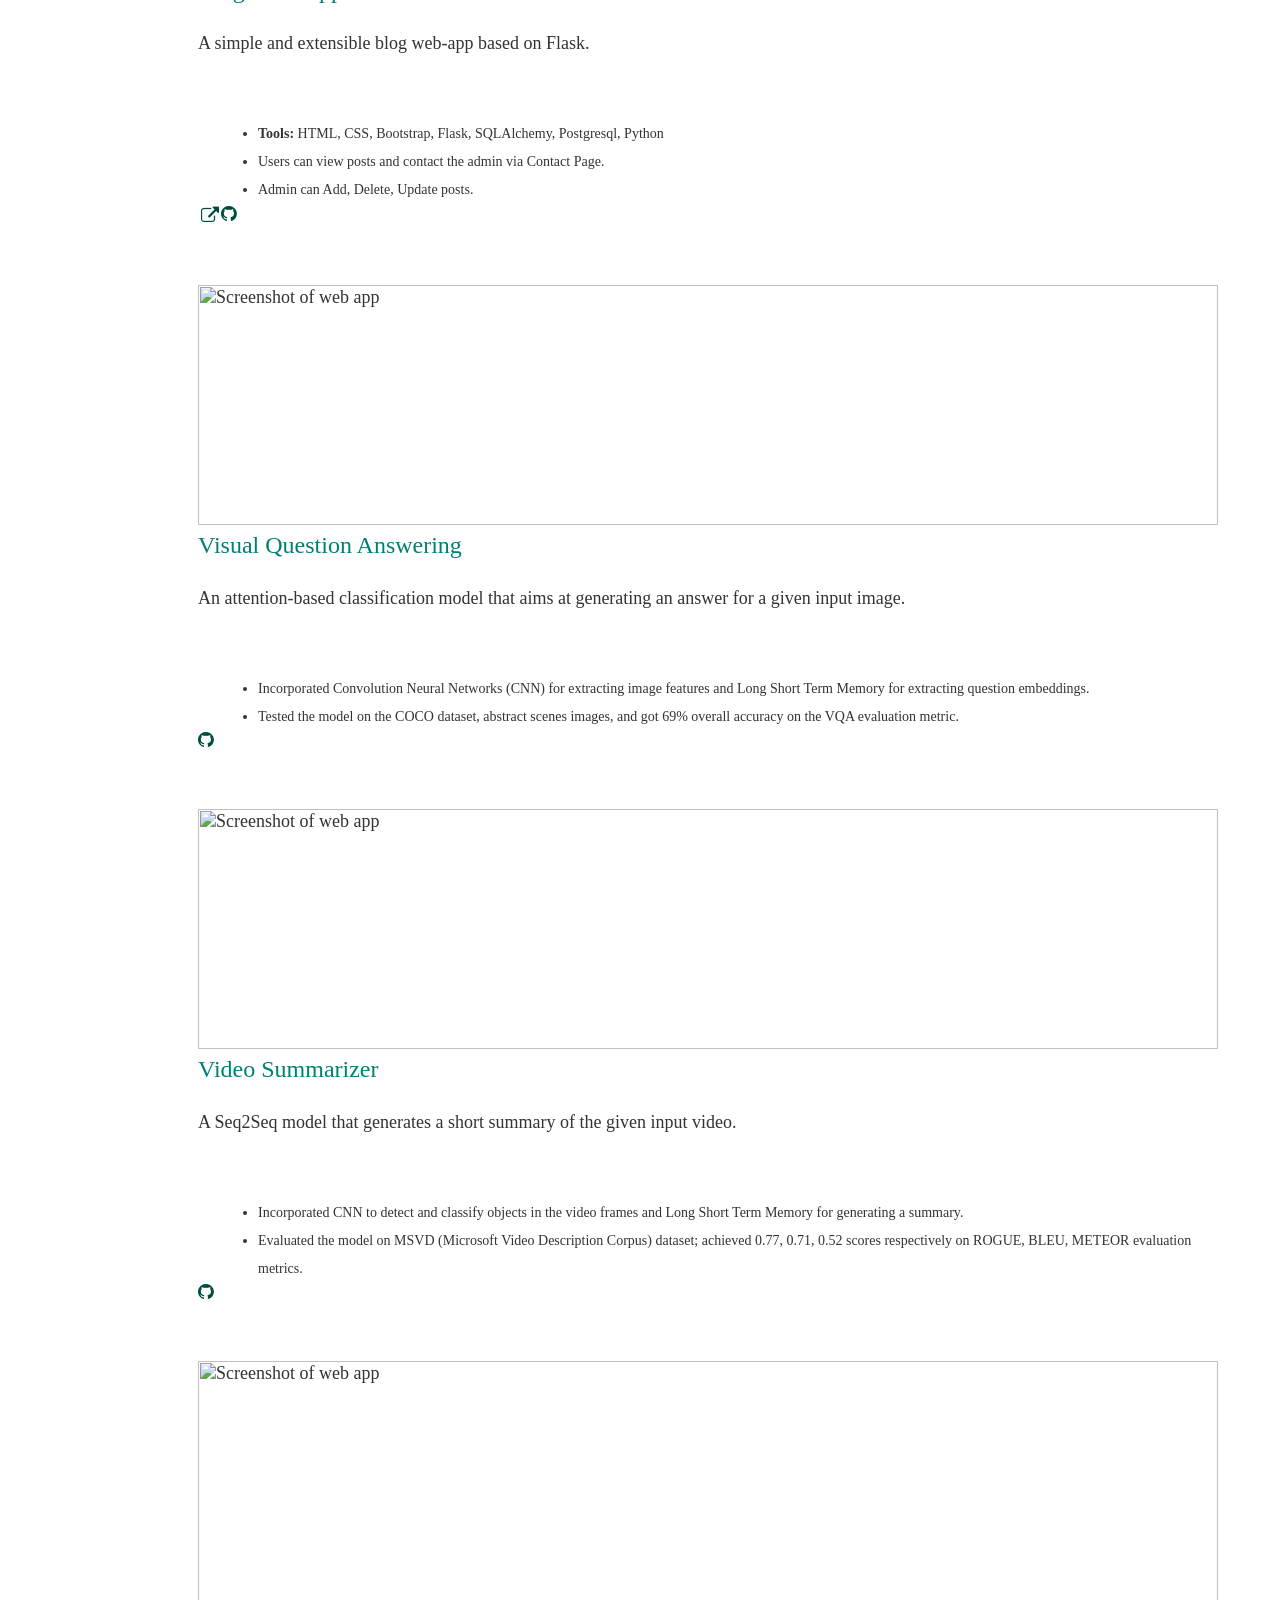
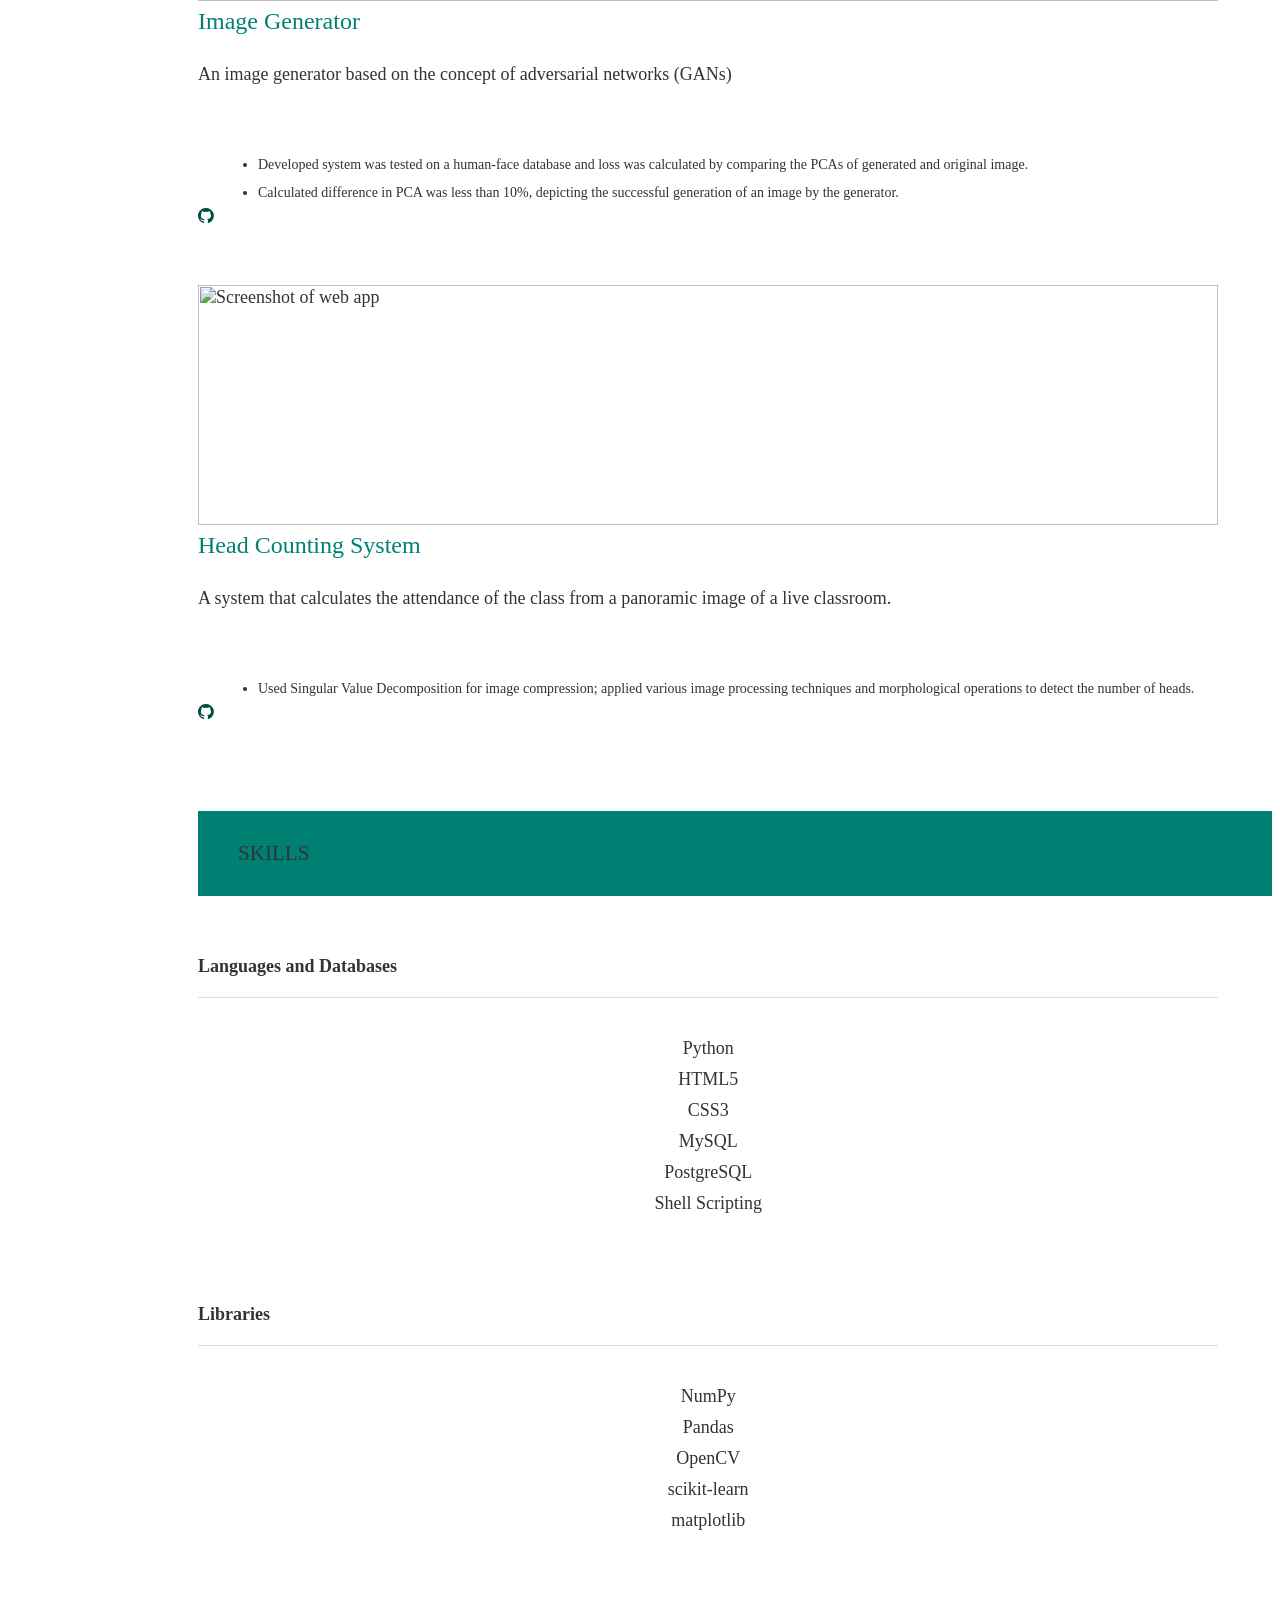
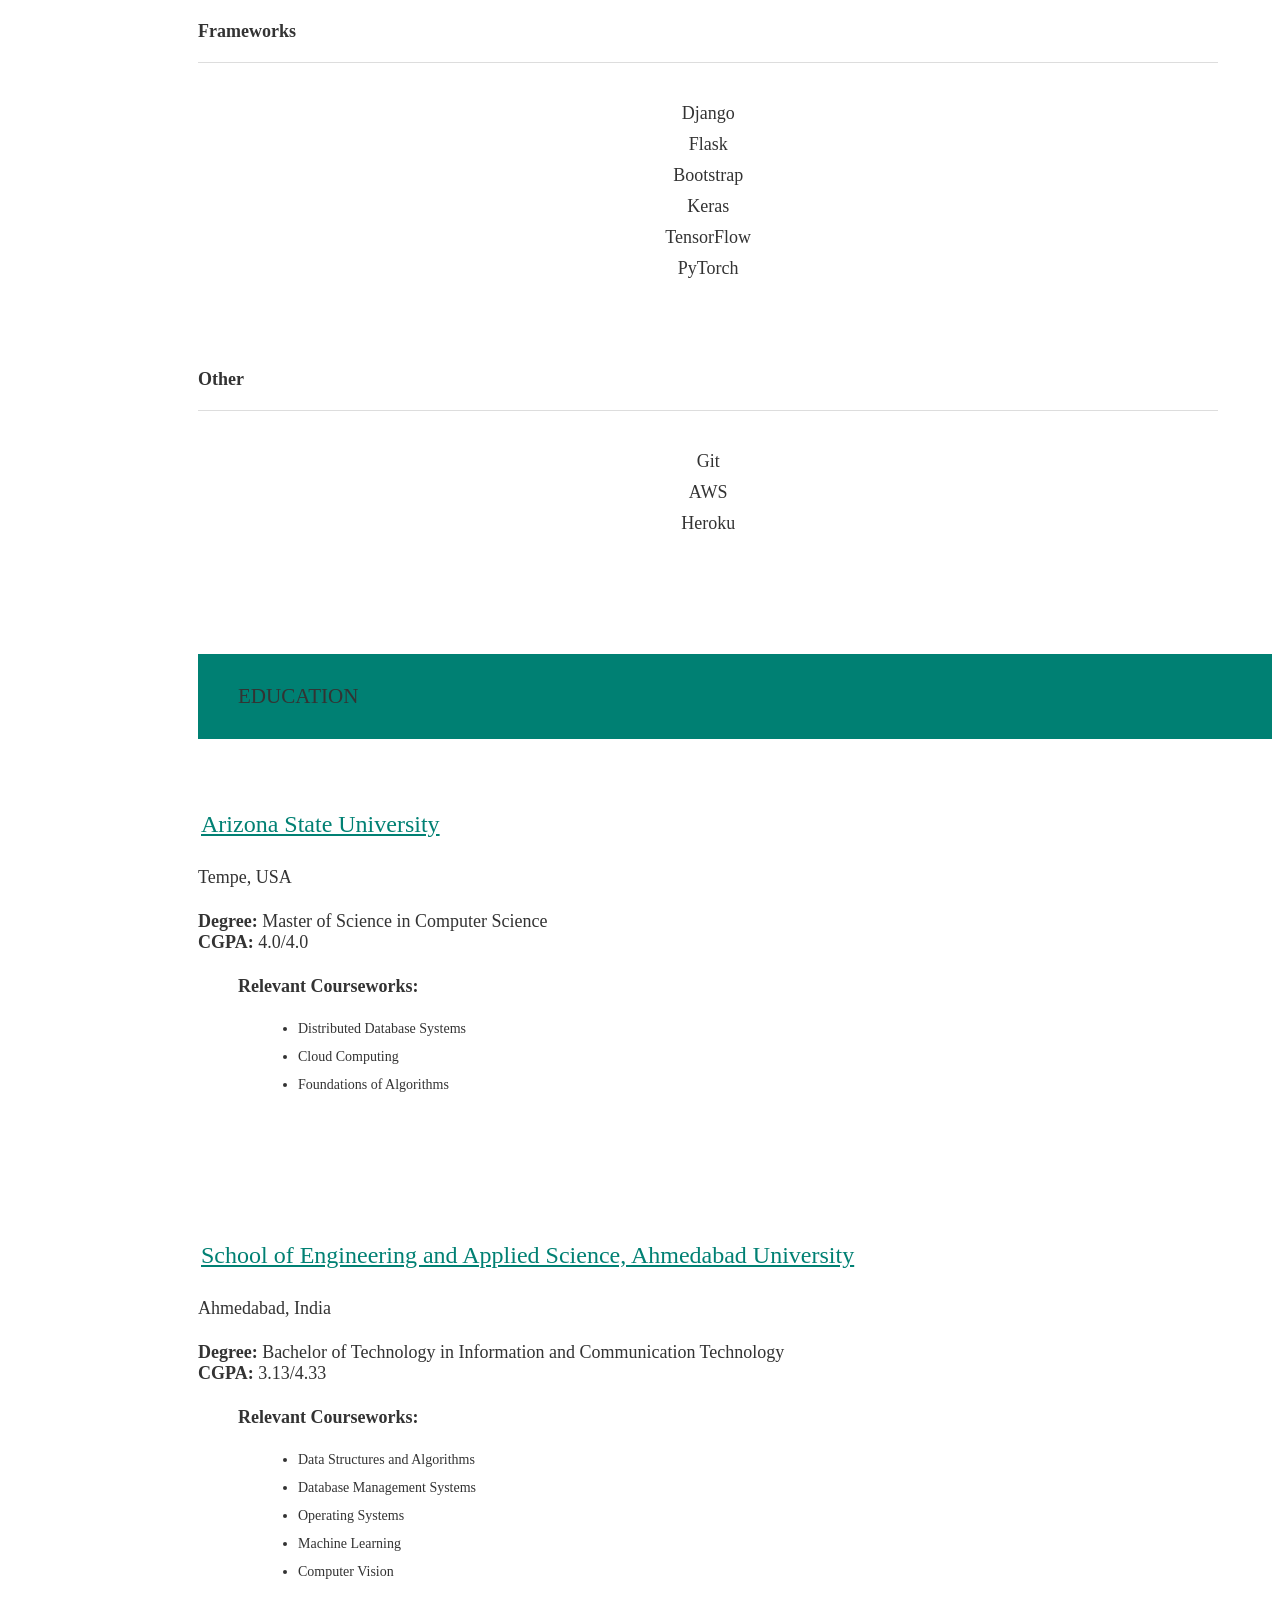
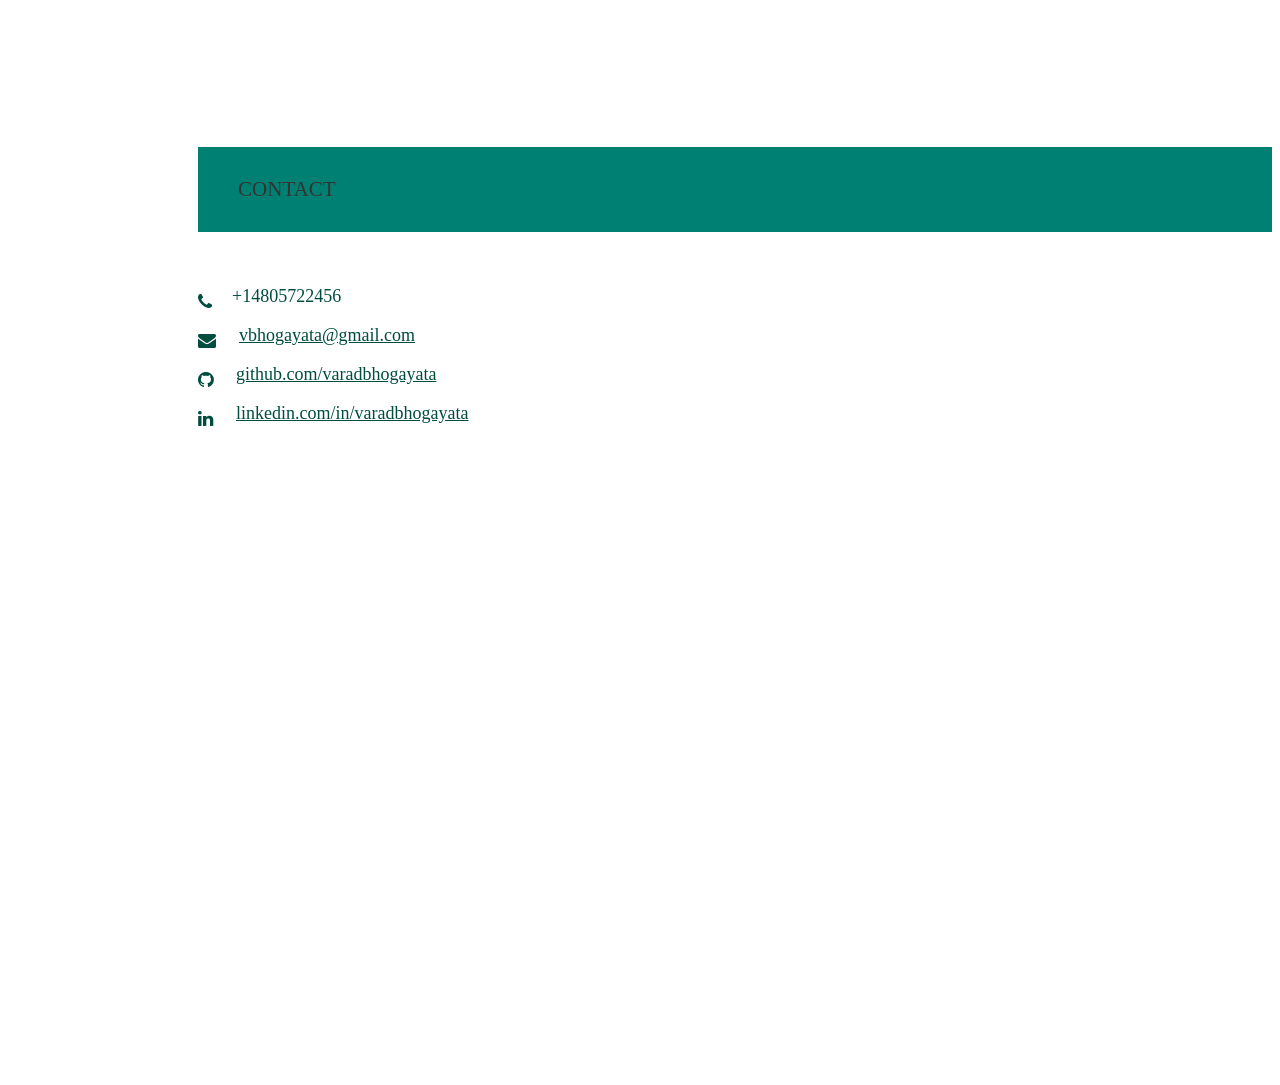
==== commit 02026245: "Update index.html" ====
--- a/index.html
+++ b/index.html
@@ -20,7 +20,7 @@
   <link rel="stylesheet" href="//maxcdn.bootstrapcdn.com/font-awesome/4.3.0/css/font-awesome.min.css" />
   <!-- Custom Styles-->
   <link rel="stylesheet" href="/assets/css/style.css" />
-  <title>Varad Bhogayata | Software Developer</title>
+  <title>Sudhir Singh | DevOps Engineer | Developer</title>
 
   <!-- Global site tag (gtag.js) - Google Analytics -->
   <script async src="https://www.googletagmanager.com/gtag/js?id=UA-126939217-2"></script>
@@ -35,12 +35,12 @@
   <!-- Open Graph-->
   <meta property="og:locale" content="en_US" />
   <meta property="og:type" content="website" />
-  <meta property="og:title" content="Varad Bhogayata | Software Developer" />
-  <meta property="og:description" content="Software Developer" />
-  <meta property="og:url" content="https://varadbhogayata.github.io/" />
-  <meta property="og:site_name" content="Varad Bhogayata | Software Developer" />
-  <meta property="article:publisher" content="https://varadbhogayata.github.io/" />
-  <meta property="og:image" content="https://varadbhogayata.github.io/examples/preview.JPG" />
+  <meta property="og:title" content="Sudhir Singh | DevOps Engineer | Developer" />
+  <meta property="og:description" content="DevOps Engineer | Developer" />
+  <meta property="og:url" content="https://GeekySudhir.github.io/" />
+  <meta property="og:site_name" content="Sudhir Singh | DevOps Engineer | Developer" />
+  <meta property="article:publisher" content="https://GeekySudhir.github.io" />
+  <meta property="og:image" content="https://GeekySudhir.github.io/examples/preview.JPG" />
   <!-- Twitter -->
   <meta name="twitter:card" content="summary" />
   <meta name="twitter:site" content="@varad_bhogayata" />
@@ -193,7 +193,7 @@
             class="mdi-content-mail small"></i><span>Contact</span></a>
       </li>
       <li class="bold">
-        <a aria-label="Open Varad's Resume in a new tab"
+        <a aria-label="Open Sudhir's Resume in a new tab"
           href="https://drive.google.com/file/d/1B6MZ1z0-7NsefC3Lm_q-uhib28MTqpE9/view?usp=sharing" target="_blank"
           class="waves-effect waves-dark teal-text"><i class="mdi-file-folder-open small"></i><span>Resume</span></a>
       </li>
@@ -209,18 +209,18 @@
         <div class="col-md-9">
           <div class="content section-padding valign" style="margin-left: 10%; margin-top: 50px;">
             <div class="caption">
-              <h2>Hi, I'm <span class="teal">Varad Bhogayata.</span></h2>
+              <h2>Hi, I'm <span class="teal">Sudhir Singh.</span></h2>
               <h5 style="color:#fff">A <span class="typing" style="font-weight: 300; color:#004d40"></span></h5>
               <!-- <h5 style="color:#00796b">A <span class="typing" style="font-weight: 300; color:#fff"></span></h5> -->
               <h5>Self-driven, quick starter, passionate programmer with a curious mind who enjoys solving a complex and challenging real-world problems.</h5>
             </div>
             <div class="social">
-              <a href="http://linkedin.com/in/varadbhogayata" target="_blank">
+              <a href="https://www.linkedin.com/in/sudhir-singh-8b6621177/" target="_blank">
                 <button class="icon-btn linkedin">
                   <i class="fa fa-linkedin"></i>
                 </button>
               </a>
-              <a href="https://github.com/varadbhogayata/" target="_blank">
+              <a href="www.GeekySudhir.github.io/" target="_blank">
                 <button class="icon-btn github">
                   <i class="fa fa-github"></i>
                 </button>
@@ -260,9 +260,9 @@
           </h2>
         </blockquote> -->        
         <p>
-          I am a Computer Science Grad Student at Arizona State University. I enjoy problem-solving and coding. Always strive to bring 100% to the work I do.
-
-          I have worked on technologies like Python, Django, Flask, MySQL, PostgreSQL, MongoDB, HTML5, CSS, Java, C++ during my bachelor's. I have 19 months of professional work experience which helped me strengthen my experience in Python, Flask, and Django.
+          I am a Computer Science Grad Student at Kolhan University. I enjoy problem-solving and coding. Always strive to bring 100% to the work I do.
+
+          I have worked on technologies like Python, Django, Flask, MySQL, PostgreSQL, MongoDB, HTML5, CSS, Java, C++ during my bachelor's. I have 6 Years of professional work experience which helped me strengthen my experience in Python, Flask, and Django.
 
           I am passionate about developing complex applications that solve real-world problems impacting millions of users.
         </p>
--- a/assets/css/style.css
+++ b/assets/css/style.css
@@ -0,0 +1,694 @@
+.profile-pic {
+  position: relative;
+  max-width:130px;
+  max-height:130px;
+  width: auto;
+  height: auto;
+  overflow: hidden;
+  /* display: inline-block; */
+  
+  
+  /* background-size: cover;  */
+  margin: -31px; 
+  margin-left:-7px;
+  border: 6px solid rgba(0, 77, 64, 0.4); 
+  border-radius: 50% !important;
+}
+
+.profile-pic img {
+  width: 100%;
+  height: auto;
+}
+
+.tracker {
+  /* visibility: hidden; */
+  position: fixed;
+  /* margin-inline-end: auto;  */
+  bottom: 0; 
+  right: 0;
+}
+
+@import url(https://fonts.googleapis.com/css?family=Poiret+One);
+.social {
+  margin: 0 auto;
+  width: auto;
+  text-align: inherit;
+  /* padding: 10px; */
+}
+
+.icon-btn {
+  margin-left: auto;
+  width: 50px;
+  height: 50px;
+  border: 0;
+  color: #FFFFFF;
+  cursor: pointer;
+  font-size: 30px;
+  line-height: 70px;
+  border-radius: 45px;
+  display: inline-block;
+  margin: 4px;
+}
+
+.github {
+  color: black;
+}
+
+.linkedin {
+  color: #0077b5;
+}
+
+.angellist {
+  color: grey;
+}
+
+.icon-btn:hover {
+  transform: scale(1.10);
+  color: #FFFFFF;
+}
+
+.linkedin:hover {
+  background-color: #0077b5;
+}
+
+.angellist:hover {
+  background-color: grey;
+}
+
+.github:hover {
+  background-color: black;
+}
+
+/* Buttons - Read Me, Contact Us */
+
+.readme {
+  position: relative;
+  padding: 11px 35px;
+  background: #fff;
+  color: #00796b;
+  border: 2px solid #fff;
+  font-weight: 600;
+  font-size: 15px;
+  letter-spacing: 1px;
+  display: inline-block;
+  border-radius: 5px;
+  -webkit-border-radius: 5px;
+}
+
+/* .readme:hover{
+  color: white;
+  background-color: #00796b;
+} */
+
+.contactme {
+  position: relative;
+  padding: 11px 35px;
+  background: none;
+  color: #fff;
+  border: 2px solid #fff;
+  font-weight: 600;
+  font-size: 15px;
+  letter-spacing: 1px;
+  display: inline-block;
+  margin-top: 1.5em;
+  border-radius: 5px;
+  -webkit-border-radius: 5px;
+}
+
+.contactme:hover{
+  color: #00796b;
+  background-color: white;
+}
+/* main body */
+
+/* body-color */
+
+body {
+  color: #333;
+  font-size: 18px;
+}
+
+/* body {
+  color: black;
+  font-size: 18px;
+} */
+
+/* main a -- links */
+
+/* a {
+  color: #009688;
+} */
+
+a {
+  color: #004d40;
+}
+
+/* main blockqoute */
+
+/* blockquote {
+  border-left: 5px solid #795548;
+  color: #795548;
+  font-size: 125%;
+  font-weight: 400;
+  margin: 20px 0;
+  padding-left: 1.5rem;
+} */
+
+blockquote {
+  border-left: 5px solid #795548;
+  color: #795548;
+  font-size: 125%;
+  font-weight: 400;
+  margin: 20px 0;
+  padding-left: 1.5rem;
+}
+
+blockquote * {
+  font-size: inherit;
+  line-height: inherit;
+}
+
+.text-center {
+  text-align: center;
+}
+
+/* main nav */
+
+nav {
+  background: white;
+  box-shadow: none;
+  height: 0;
+}
+
+/* nav {
+  background: rgb(149, 126, 212);
+  box-shadow: none;
+  height: 0;
+} */
+
+nav i {
+  padding: 0 15px;
+  position: relative;
+  top: 5px;
+}
+
+/* main */
+
+/* main {
+  background: url(../../assets/img/bg.png) repeat;
+  padding-left: 190px;
+} */
+
+main {
+  background: url(../../assets/img/bg.png) repeat;
+  padding-left: 190px;
+}
+
+dl {
+  margin-top: 0.5rem;
+}
+
+dd {
+  display: inline-block;
+  font-weight: 500;
+  margin-left: 0;
+}
+
+dt {
+  display: inline-block;
+  margin-left: 0.5rem;
+}
+
+ul.side-nav {
+  width: 190px;
+}
+
+ul.side-nav li {
+  padding: 0;
+}
+
+/* ul.side-nav.fixed a {
+  box-sizing: content-box;
+  color: rgb(48, 122, 207);
+  display: block;
+  line-height: 100%;
+  padding: 10px 0 12px;
+} */
+
+ul.side-nav.fixed a {
+  box-sizing: content-box;
+  color: rgb(16, 202, 56);
+  display: block;
+  line-height: 100%;
+  padding: 10px 0 12px;
+}
+
+ul.table-of-contents li.logo a.active, ul.table-of-contents li.logo a:hover {
+  border: none;
+  font-weight: 200;
+}
+
+/* ul.side-nav.fixed li.logo {
+  background-color: #fafafa;
+  border-bottom: 1px solid #ddd;
+  box-sizing: content-box;
+  min-height: 90px;
+  padding: 30px 30px 40px;
+} */
+
+ul.side-nav.fixed li.logo {
+  background-color: #fafafa;
+  border-bottom: 1px solid #ddd;
+  box-sizing: content-box;
+  min-height: 90px;
+  padding: 30px 30px 40px;
+}
+
+ul.side-nav.fixed li.logo a {
+  font-weight: 200;
+  line-height: 100%;
+}
+
+ul.table-of-contents li:not(.logo) a.active, ul.table-of-contents li:not(.logo) a:hover {
+  background-color: #fafafa;
+  border-left: 3px solid;
+}
+
+ul.side-nav.fixed.table-of-contents li:not(.logo) a span, ul#slide-out li:not(.logo) a span {
+  color: #333 !important;
+}
+
+li.logo span {
+  display: block;
+  font-size: 14px;
+}
+
+.brand-logo h1 {
+  font-size: inherit;
+  line-height: inherit;
+  margin: inherit;
+  font-weight: inherit;
+}
+
+.container {
+  width: 95%;
+}
+
+h3 {
+  font-weight: 200;
+  margin-bottom: 60px;
+  margin-top: 0;
+  padding: 30px 40px;
+  text-transform: uppercase;
+}
+
+.section {
+  padding-bottom: 30px;
+  padding-top: 0;
+  position: relative;
+}
+
+.full-height {
+  height: 100vh;
+}
+
+/* Original */
+
+/* #intro.section {
+  background: url(../../assets/img/white-ai-wallpaper.jpg) no-repeat top center/cover;
+  position: relative;
+} */
+
+#intro.section {
+  background: #a7ffeb repeat;
+  position: relative;
+}
+
+#intro.section .container {
+  color: white;
+  font-weight: 200;
+  left: 0;
+  position: absolute;
+  top: 0;
+}
+
+/* #intro.section .container *:not(span) {
+  font-weight: 300;
+  line-height: 150%;
+  padding: 0 30px;
+  text-shadow: 1px 1px 5px rgba(0, 0, 0, 0.5);
+} */
+
+#intro.section .container *:not(span) {
+  font-weight: 300;
+  /* font-weight: 400; */
+  line-height: 150%;
+  /* padding: 0 0px; */
+  text-shadow: 1px 1px 5px rgba(0, 0, 0, 0.5);
+}
+
+#intro.section .underline {
+  border-bottom: 5px solid #24305e;
+}
+
+#intro.section .teal {
+  padding: 0 10px;
+}
+
+.overlay {
+  background-color: rgba(0, 0, 0, 0.4);
+  height: 100%;
+  left: 0;
+  position: absolute;
+  top: 0;
+  width: 100%;
+}
+
+.waves-effect.waves-blue .waves-ripple {
+  /* The alpha value allows the text and background color
+   of the button to still show through. */
+  background-color: rgba(33, 150, 243, 0.2);
+}
+
+.card {
+  margin-bottom: 60px;
+}
+
+.card .role {
+  font-size: 1.25rem;
+  position: absolute;
+  right: 38px;
+  top: 35px;
+}
+
+.card li a {
+  margin-right: 0;
+  color: #333;
+  border-bottom: 2px solid #ffab40;
+}
+
+.card li a:hover {
+  color: #333;
+  font-weight: 500;
+}
+
+.card .card-content {
+  padding-bottom: 30px;
+}
+
+.card .card-content p {
+  padding: 5px 0 0;
+}
+
+.card h5 {
+  font-size: 1.5rem;
+  margin-bottom: -0.5rem;
+  margin-top: 2rem;
+}
+
+.card h6 {
+  font-weight: 300;
+  letter-spacing: 1px;
+  margin-top: 2rem;
+  text-transform: uppercase;
+}
+
+#experience .card-action {
+  background-color: rgba(0, 0, 0, 0.02);
+  border: none;
+}
+
+#experience .card .col.s12.m2 a {
+  display: block;
+}
+
+#experience .card .col.s12.m2 a img {
+  max-height: 60px;
+}
+
+.card-action span {
+  font-size: 85%;
+  color: #666;
+}
+
+.card ul {
+  margin-bottom: 0;
+}
+
+.card ul li {
+  line-height: 200%;
+  list-style-type: disc;
+  margin-left: 24px;
+}
+
+.card ul li li {
+  color: #666;
+  font-size: 13px;
+}
+
+.card .card-title {
+  font-size: 24px;
+}
+
+.card .card-content .card-title {
+  line-height: 2.5rem;
+}
+
+.card i.right {
+  margin-left: 10px;
+}
+
+a.hoverline {
+  border-bottom: 3px solid transparent !important;
+  padding: 3px 3px 0 3px;
+  transition: 0.25s all;
+  -moz-transition: 0.25s all;
+  -webkit-transition: 0.25s all;
+}
+
+/* main a.hoverline */
+
+/* a.hoverline:hover {
+  border-bottom: 3px solid #24305e !important;
+} */
+
+a.hoverline:hover {
+  border-bottom: 3px solid #004d40 !important;
+}
+
+#skills .card.large {
+  height: 360px;
+}
+
+#skills h4 {
+  border-bottom: 1px solid #ddd;
+  margin-bottom: 30px;
+  padding-bottom: 20px;
+}
+
+#skills .col img.responsive-img {
+  margin: 0 auto;
+  max-height: 100px;
+  padding-bottom: 10px;
+  text-align: center;
+  vertical-align: middle;
+  display: table-cell;
+}
+
+.card.large .card-content p {
+  color: inherit;
+  margin: 0;
+  padding: 30px 0;
+}
+
+#experience .card-content .row {
+  border-bottom: 1px solid #ddd;
+  padding-bottom: 10px;
+}
+
+.card.large .card-image {
+  height: 230px;
+}
+
+.card.large .card-content {
+  height: auto;
+}
+
+.card.medium .card-image {
+  height: 240px;
+}
+
+.card-action a.btn-floating {
+  margin-bottom: 0;
+}
+
+#contact a:not(.btn-floating) {
+  bottom: 6px;
+  left: 20px;
+  position: relative;
+}
+
+#experience .col.s12.m2 {
+  text-align: center;
+}
+
+.fa-external-link:before {
+  left: 3px;
+  position: relative;
+  top: 2px;
+}
+
+small {
+  display: none;
+}
+
+.grey-text {
+  color: #666 !important;
+}
+
+/* main .teal-text */
+
+.teal-text {
+  color: #008073 !important;
+}
+
+/* .teal-text {
+  color: #0b5e86 !important;
+} */
+
+/* .teal */
+
+.teal {
+  background-color: #008073 !important;
+}
+
+/* .teal {
+  background-color: #00695c !important;
+} */
+
+@media (min-width: 1200px) {
+  #experience .container {
+    width: 860px;
+  }
+}
+
+@media (max-width: 1360px) {
+  .card ul li {
+    font-size: 14px;
+    line-height: 200%;
+    margin-left: 20px;
+  }
+}
+
+@media (max-width: 1160px) {
+  .card ul li {
+    line-height: 150%;
+  }
+}
+
+@media (max-width: 992px) {
+  main {
+    padding-left: 0px;
+    padding-top: 64px;
+  }
+  ul.side-nav a {
+    line-height: 100%;
+    padding: 0;
+    width: 100%;
+  }
+  nav {
+    background: #fff;
+    height: 64px;
+    position: absolute;
+  }
+  nav a.button-collapse, nav a.button-collapse i {
+    color: #009688;
+    height: 56px;
+    line-height: 56px;
+  }
+  h3 {
+    padding: 20px 30px;
+    margin-bottom: 40px;
+  }
+  .container {
+    margin: 0 auto;
+  }
+  nav.hide-on-large.only.trigger {
+    display: block;
+    position: fixed;
+    top: 0;
+    z-index: 2;
+  }
+  .name-title {
+    display: block;
+    height: 100%;
+    padding-top: 15px;
+    text-align: center;
+    width: 100%;
+    position: absolute;
+  }
+  .name-title>span, .name-title>a {
+    position: relative;
+    line-height: 20px;
+  }
+  .name-title a {
+    font-size: 22px;
+    display: block;
+  }
+  .name-title span {
+    display: block;
+    font-size: 14px;
+  }
+  h3, .container {
+    position: relative;
+    top: 64px;
+  }
+  section#intro {
+    margin-bottom: -64px;
+  }
+  .card .role {
+    position: relative;
+    right: initial;
+    top: initial;
+  }
+}
+
+@media (max-width: 600px) {
+  h2 {
+    font-size: 22px;
+    line-height: 200%;
+    margin: 30px 0 0;
+  }
+  #intro.section .container *:not(span) {
+    padding: 0;
+  }
+  .card .card-content .card-title {
+    font-size: 20px;
+    line-height: 24px;
+  }
+  #experience span.card-title {
+    text-align: center;
+    display: block;
+  }
+  #experience span.card-title a {
+    margin: 0;
+  }
+  i.mdi-navigation-close.right {
+    position: relative;
+    bottom: 15px;
+  }
+  #contact a:not(.btn-floating) {
+    text-align: center;
+    display: block;
+    left: initial;
+    bottom: initial;
+  }
+  #contact a.btn-floating.btn-large {
+    display: block;
+    text-align: center;
+    margin: 0 auto;
+  }
+  #intro.section {
+    background-position-x: 30%;
+  }
+}
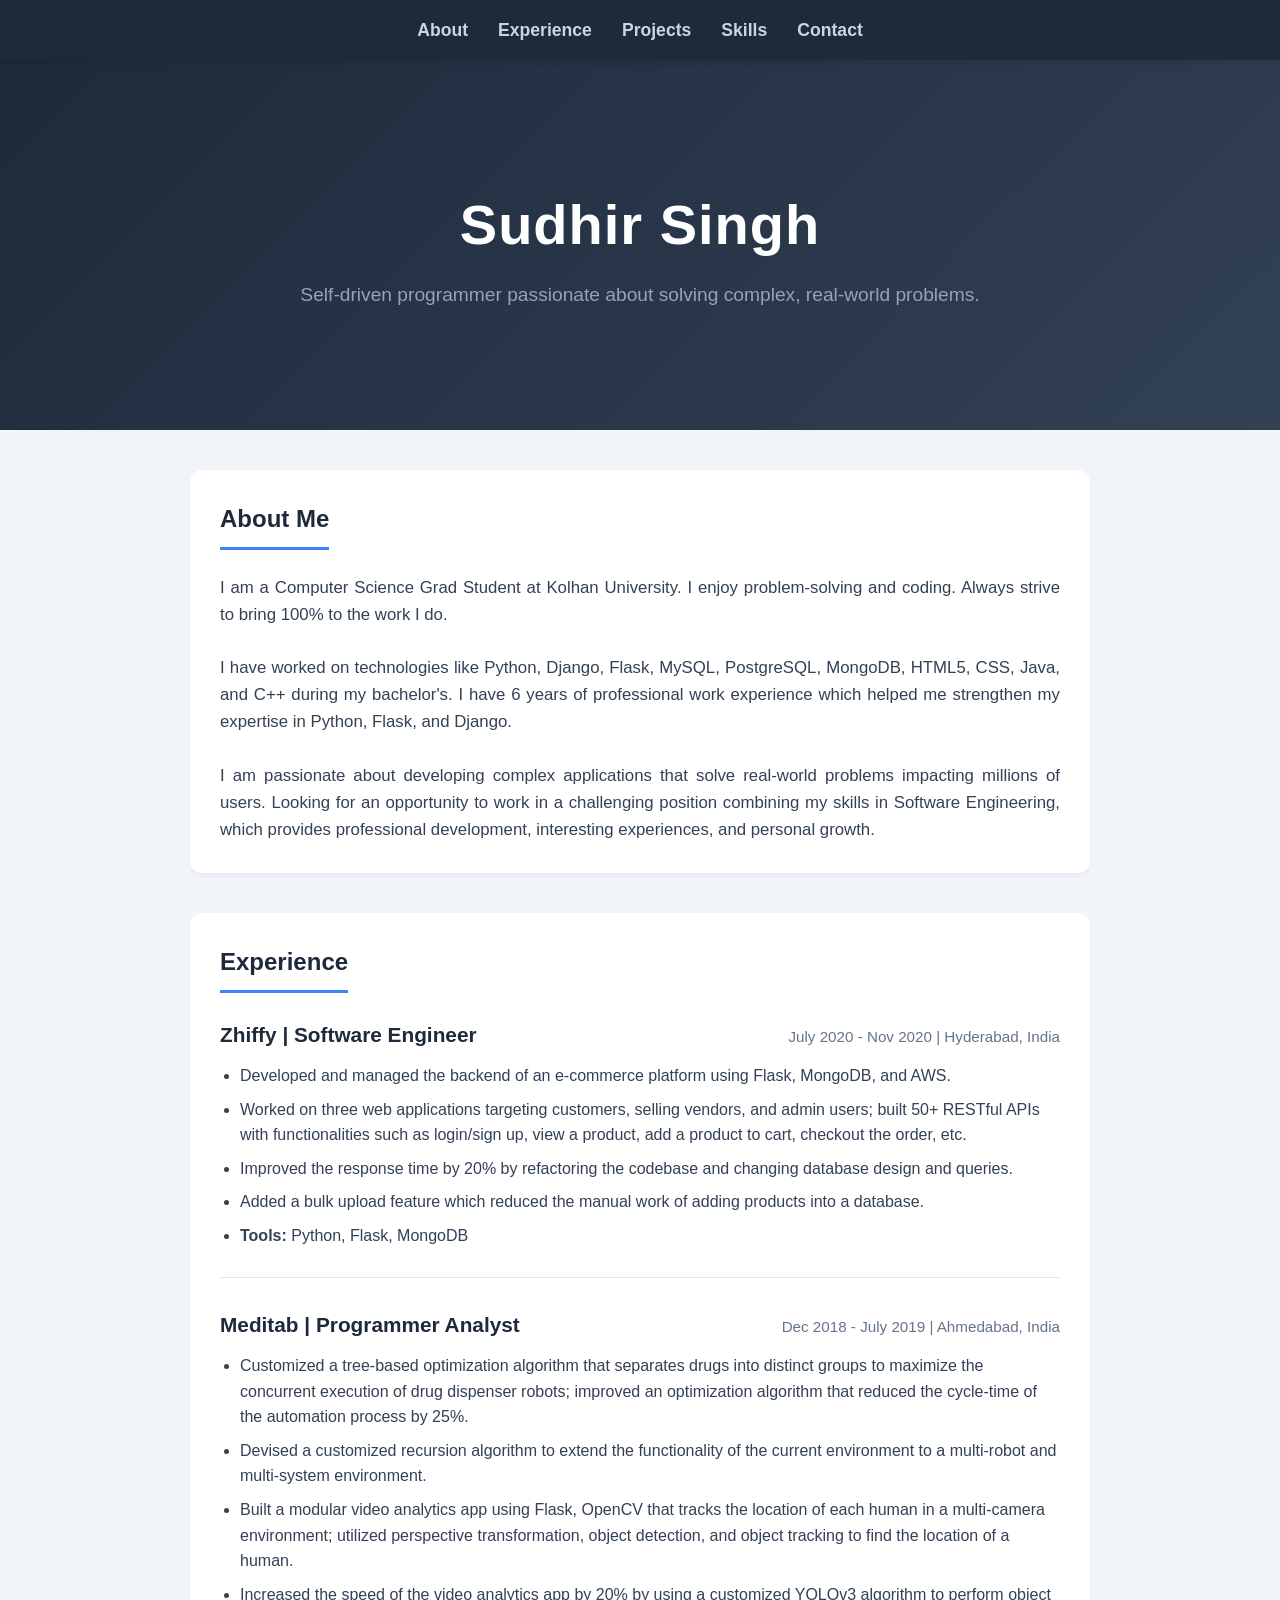
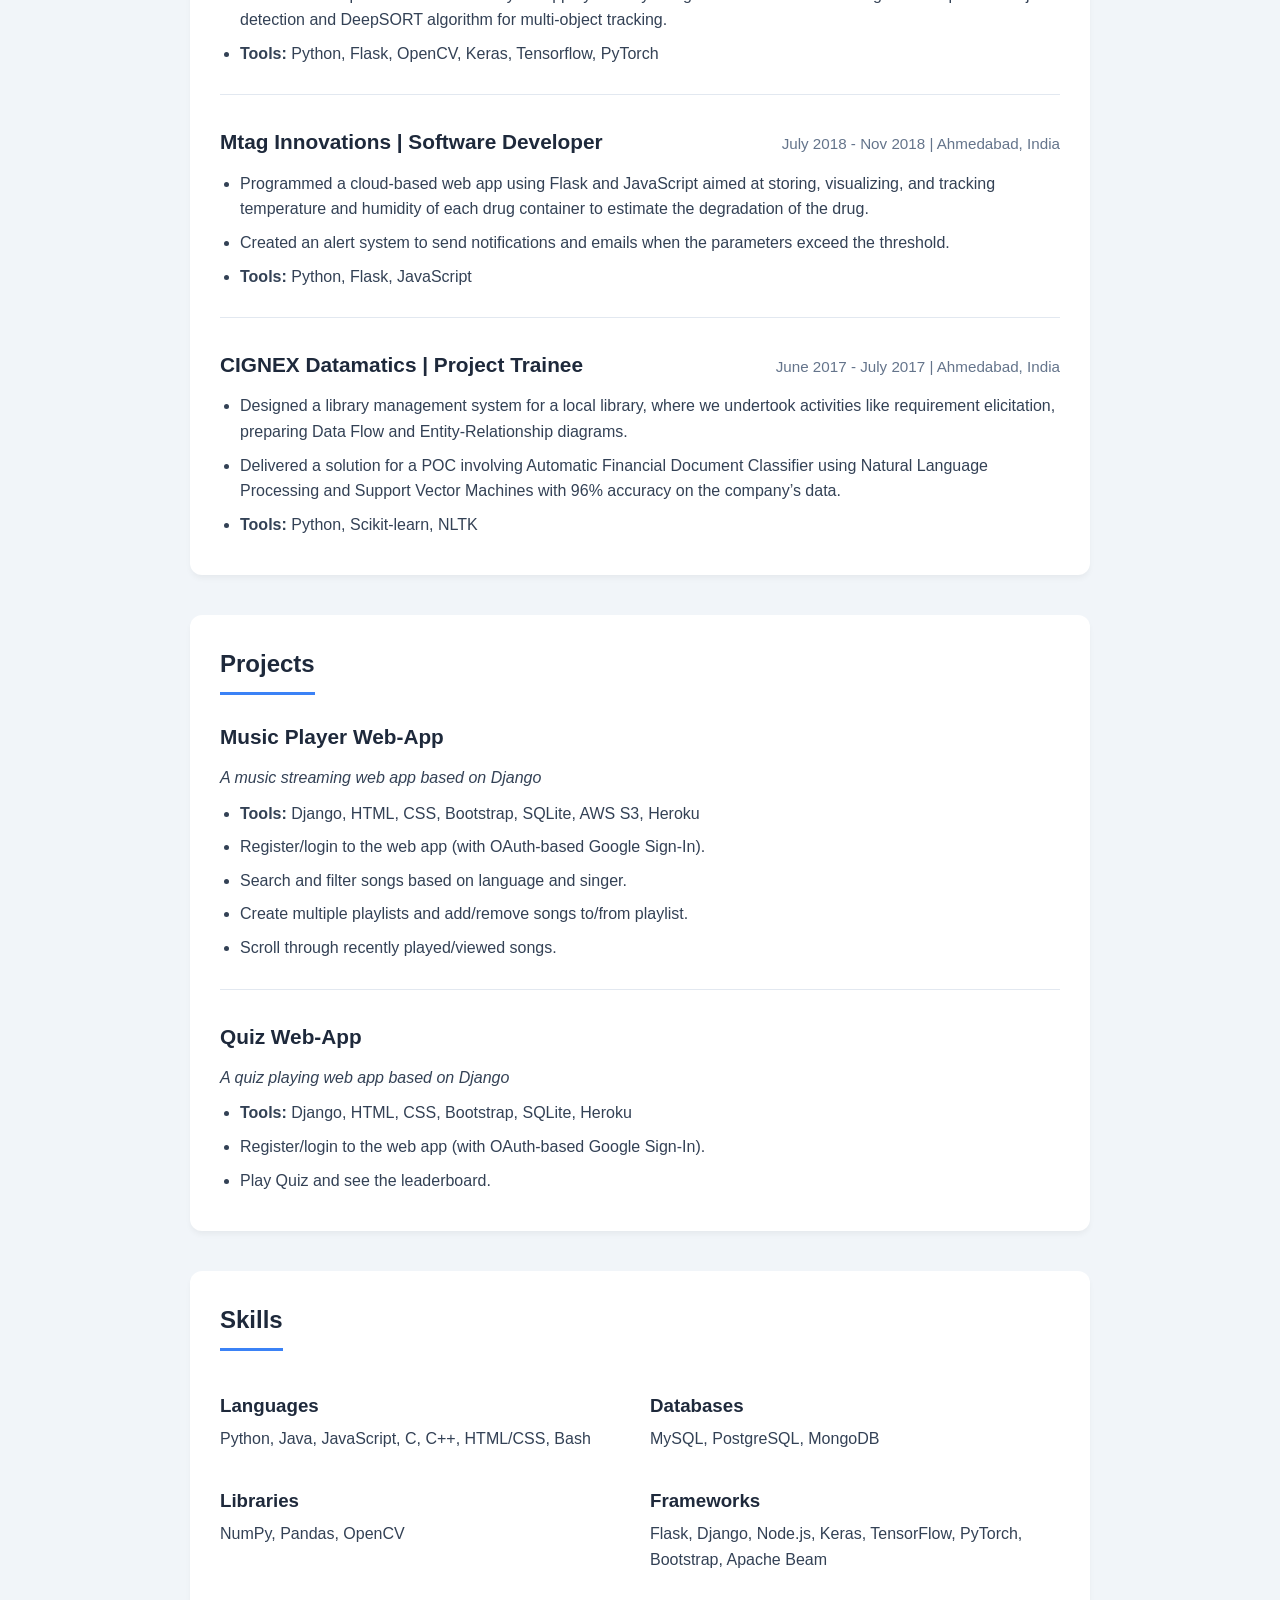
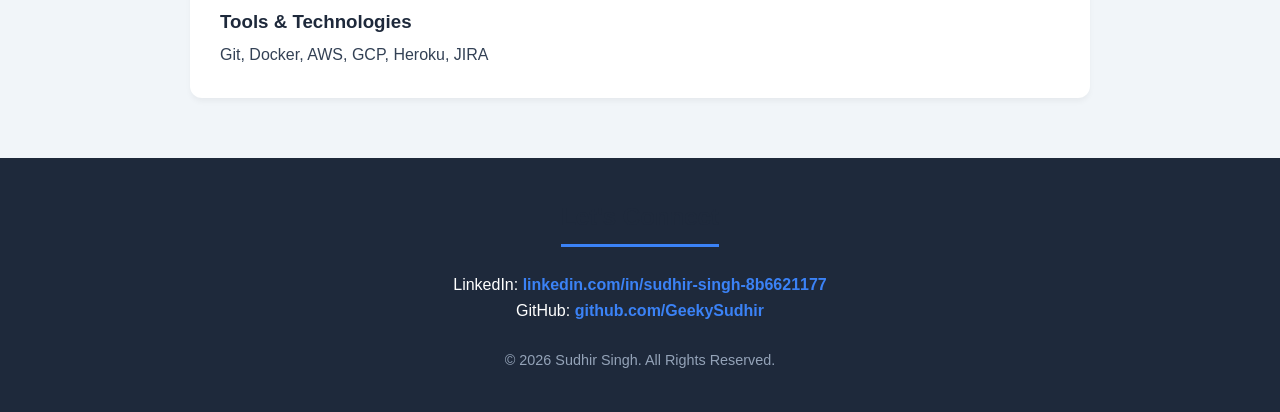
==== commit 5b1c808c: "Create index.html for personal CV webpage Added a complete HTML structure for a personal CV webpage," ====
--- a/index.html
+++ b/index.html
@@ -1,1043 +1,381 @@
-<!-- <!DOCTYPE html> -->
+<!DOCTYPE html>
 <html lang="en">
-
 <head>
-  <meta charset="utf-8" />
-  <meta name="viewport" content="width=device-width initial-scale=1" />
-  <meta http-equiv="X-UA-Compatible" content="IE=edge" />
-
-  <!-- Google Tag Manager -->
-  <script>(function(w,d,s,l,i){w[l]=w[l]||[];w[l].push({'gtm.start':
-  new Date().getTime(),event:'gtm.js'});var f=d.getElementsByTagName(s)[0],
-  j=d.createElement(s),dl=l!='dataLayer'?'&l='+l:'';j.async=true;j.src=
-  'https://www.googletagmanager.com/gtm.js?id='+i+dl;f.parentNode.insertBefore(j,f);
-  })(window,document,'script','dataLayer','GTM-PGZH8HT');</script>
-  <!-- End Google Tag Manager -->
-
-  <!-- Materialize - Compiled and minified CSS-->
-  <link rel="stylesheet" href="//cdnjs.cloudflare.com/ajax/libs/materialize/0.95.3/css/materialize.min.css" />
-  <!-- Font Awesome Icon - CSS-->
-  <link rel="stylesheet" href="//maxcdn.bootstrapcdn.com/font-awesome/4.3.0/css/font-awesome.min.css" />
-  <!-- Custom Styles-->
-  <link rel="stylesheet" href="/assets/css/style.css" />
-  <title>Sudhir Singh | DevOps Engineer | Developer</title>
-
-  <!-- Global site tag (gtag.js) - Google Analytics -->
-  <script async src="https://www.googletagmanager.com/gtag/js?id=UA-126939217-2"></script>
-  <script>
-    window.dataLayer = window.dataLayer || [];
-    function gtag() { dataLayer.push(arguments); }
-    gtag('js', new Date());
-
-    gtag('config', 'UA-126939217-2');
-  </script>
-
-  <!-- Open Graph-->
-  <meta property="og:locale" content="en_US" />
-  <meta property="og:type" content="website" />
-  <meta property="og:title" content="Sudhir Singh | DevOps Engineer | Developer" />
-  <meta property="og:description" content="DevOps Engineer | Developer" />
-  <meta property="og:url" content="https://GeekySudhir.github.io/" />
-  <meta property="og:site_name" content="Sudhir Singh | DevOps Engineer | Developer" />
-  <meta property="article:publisher" content="https://GeekySudhir.github.io" />
-  <meta property="og:image" content="https://GeekySudhir.github.io/examples/preview.JPG" />
-  <!-- Twitter -->
-  <meta name="twitter:card" content="summary" />
-  <meta name="twitter:site" content="@varad_bhogayata" />
-  <meta name="twitter:title" content="Coder | Technofreak | Explorer | Minimalist | Humane" />
-  <meta name="twitter:description" content="Software Developer" />
-  <meta name="twitter:url" content="https://twitter.com/varad_bhogayata" />
-  <meta name="author" content="Varad Bhogayata" />
-  <meta name="description" content="Software Developer with a passion for backend development and artificial intelligence." />
-  <link rel="apple-touch-icon" sizes="57x57" href="/assets/img/favicon/apple-icon-57x57.png" />
-  <link rel="apple-touch-icon" sizes="60x60" href="/assets/img/favicon/apple-icon-60x60.png" />
-  <link rel="apple-touch-icon" sizes="72x72" href="/assets/img/favicon/apple-icon-72x72.png" />
-  <link rel="apple-touch-icon" sizes="76x76" href="/assets/img/favicon/apple-icon-76x76.png" />
-  <link rel="apple-touch-icon" sizes="114x114" href="/assets/img/favicon/apple-icon-114x114.png" />
-  <link rel="apple-touch-icon" sizes="120x120" href="/assets/img/favicon/apple-icon-120x120.png" />
-  <link rel="apple-touch-icon" sizes="144x144" href="/assets/img/favicon/apple-icon-144x144.png" />
-  <link rel="apple-touch-icon" sizes="152x152" href="/assets/img/favicon/apple-icon-152x152.png" />
-  <link rel="apple-touch-icon" sizes="180x180" href="/assets/img/favicon/apple-icon-180x180.png" />
-  <link rel="icon" type="image/png" sizes="192x192" href="/assets/img/favicon/android-icon-192x192.png" />
-  <link rel="icon" type="image/png" sizes="32x32" href="/assets/img/favicon/favicon-32x32.png" />
-  <link rel="icon" type="image/png" sizes="96x96" href="/assets/img/favicon/favicon-96x96.png" />
-  <link rel="icon" type="image/png" sizes="16x16" href="/assets/img/favicon/favicon-16x16.png" />
-  <link rel="manifest" href="/assets/img/favicon/manifest.json" />
-  <meta name="msapplication-TileColor" content="#ffffff" />
-  <meta name="msapplication-TileImage" content="/assets/img/favicon/ms-icon-144x144.png" />
-  <meta name="theme-color" content="#ffffff" />
-  <meta name="robots" content="index, follow" />
-  <!-- Google Site Verification for indexing -->
-  <meta name="google-site-verification" content="_qxK8tePiU2fhnwlwnJ7pkDFnj1k2EiKq_cYGy1Cb84" />
+    <meta charset="UTF-8">
+    <meta name="viewport" content="width=device-width, initial-scale=1.0">
+    <title>Sudhir Singh | CV</title>
+    <style>
+        /* --- CSS STYLING --- */
+        :root {
+            --primary-color: #1e293b;
+            --accent-color: #3b82f6;
+            --bg-color: #f1f5f9;
+            --text-color: #334155;
+            --card-bg: #ffffff;
+        }
+        
+        * {
+            margin: 0;
+            padding: 0;
+            box-sizing: border-box;
+            font-family: 'Segoe UI', Tahoma, Geneva, Verdana, sans-serif;
+            scroll-behavior: smooth;
+        }
+        
+        body {
+            background-color: var(--bg-color);
+            color: var(--text-color);
+            line-height: 1.6;
+        }
+        
+        /* Navigation */
+        nav {
+            position: fixed;
+            top: 0;
+            width: 100%;
+            background: var(--primary-color);
+            padding: 1rem 0;
+            z-index: 1000;
+            box-shadow: 0 4px 6px -1px rgba(0,0,0,0.1);
+        }
+        
+        nav ul {
+            display: flex;
+            justify-content: center;
+            list-style: none;
+            flex-wrap: wrap;
+        }
+        
+        nav ul li {
+            margin: 0 15px;
+        }
+        
+        nav ul li a {
+            color: #cbd5e1;
+            text-decoration: none;
+            font-weight: 600;
+            font-size: 1.1rem;
+            transition: color 0.3s ease;
+        }
+        
+        nav ul li a:hover, nav ul li a.active {
+            color: var(--accent-color);
+        }
+        
+        /* Header Section */
+        header {
+            margin-top: 60px;
+            text-align: center;
+            padding: 120px 20px;
+            background: linear-gradient(135deg, var(--primary-color) 0%, #334155 100%);
+            color: white;
+        }
+        
+        header h1 {
+            font-size: 3.5rem;
+            margin-bottom: 10px;
+            letter-spacing: 1px;
+        }
+        
+        header p {
+            font-size: 1.2rem;
+            max-width: 700px;
+            margin: 0 auto;
+            color: #94a3b8;
+        }
+        
+        /* Main Layout */
+        main {
+            padding: 0 20px;
+        }
+        
+        section {
+            max-width: 900px;
+            margin: 40px auto;
+            padding: 30px;
+            background: var(--card-bg);
+            border-radius: 12px;
+            box-shadow: 0 4px 6px -1px rgba(0,0,0,0.05);
+        }
+        
+        h2 {
+            border-bottom: 3px solid var(--accent-color);
+            padding-bottom: 8px;
+            margin-bottom: 25px;
+            color: var(--primary-color);
+            display: inline-block;
+        }
+        
+        h3 {
+            color: var(--primary-color);
+            margin-top: 15px;
+            margin-bottom: 5px;
+        }
+        
+        /* About */
+        .about-text {
+            text-align: justify;
+            font-size: 1.05rem;
+        }
+        
+        /* Cards for Experience & Projects */
+        .card {
+            margin-bottom: 30px;
+            padding-bottom: 20px;
+            border-bottom: 1px solid #e2e8f0;
+        }
+        
+        .card:last-child {
+            border-bottom: none;
+            margin-bottom: 0;
+            padding-bottom: 0;
+        }
+        
+        .card-header {
+            display: flex;
+            justify-content: space-between;
+            align-items: baseline;
+            flex-wrap: wrap;
+            margin-bottom: 12px;
+        }
+        
+        .card-title {
+            font-weight: 700;
+            font-size: 1.3rem;
+            color: var(--primary-color);
+        }
+        
+        .card-meta {
+            font-size: 0.95rem;
+            color: #64748b;
+            font-weight: 500;
+        }
+        
+        ul.list {
+            margin-left: 20px;
+            margin-top: 10px;
+        }
+        
+        ul.list li {
+            margin-bottom: 8px;
+        }
+        
+        /* Skills Grid */
+        .skills-grid {
+            display: grid;
+            grid-template-columns: 1fr;
+            gap: 20px;
+        }
+        
+        @media (min-width: 600px) {
+            .skills-grid {
+                grid-template-columns: 1fr 1fr;
+            }
+        }
+        
+        /* Footer/Contact */
+        footer {
+            text-align: center;
+            padding: 40px 20px;
+            background: var(--primary-color);
+            color: white;
+            margin-top: 60px;
+        }
+        
+        footer a {
+            color: var(--accent-color);
+            text-decoration: none;
+            font-weight: 600;
+        }
+        
+        footer a:hover {
+            text-decoration: underline;
+        }
+    </style>
 </head>
-
 <body>
-  <!-- Google Tag Manager (noscript) -->
-  <noscript><iframe src="https://www.googletagmanager.com/ns.html?id=GTM-PGZH8HT"
-  height="0" width="0" style="display:none;visibility:hidden"></iframe>
-  </noscript>
-  
-  <!-- Navigation Menu-->
-  <!-- Nav class 1 -->
-  <nav class="hide-on-small-only">
-    <ul class="side-nav fixed section table-of-contents">
-
-      <li class="logo">
-        <a id="logo-container" aria-label="Navigate to the beginning of the page" href="#intro"
-          class="brand-logo grey-blue-text">
-          <img src="/assets/img/passport-new.jpg" class="circle img-responsive profile-pic" alt="avatar">
-        </a>
-      </li>
-
-      <li class="bold">
-        <a aria-label="Navigate to the About section" href="#about" class="waves-effect waves-dark teal-text"><i
-            class="mdi-social-person small"></i><span>About</span></a>
-      </li>
-      <li class="bold">
-        <a aria-label="Navigate to the Experience section" href="#experience"
-          class="waves-effect waves-dark teal-text"><i
-            class="mdi-action-trending-up small"></i><span>Experience</span></a>
-      </li>
-
-      <li class="bold">
-        <!-- mdi-av-web small
-             mdi-av-my-library-books small-->
-        <a aria-label="Navigate to the Projects section" href="#projects" class="waves-effect waves-dark teal-text"><i
-            class="mdi-av-my-library-books small"></i><span>Projects</span></a>
-      </li>
-
-      <li class="bold">
-        <!--
-        ICONS:
-        mdi-action-assessment
-        mdi-social-poll
-        mdi-av-equalizer
-        -->
-        <a aria-label="Navigate to the Skills section" href="#skills" class="waves-effect waves-dark teal-text"><i
-            class="mdi-action-assessment small"></i><span>Skills</span></a>
-      </li>
-      
-      <li class="bold">
-        <!--
-        ICONS:
-        -->
-        <a aria-label="Navigate to the Education section" href="#education" class="waves-effect waves-dark teal-text"><i
-            class="mdi-social-school small"></i><span>Education</span></a>
-      </li>
-
-      <li class="bold">
-        <!-- 
-        1. mdi-communication-contacts
-        2. mdi-content-mail
-        3. mdi-communication-email
-        -->
-        <a aria-label="Navigate to the Contact section" href="#contact" class="waves-effect waves-dark teal-text"><i
-            class="mdi-content-mail small"></i><span>Contact</span></a>
-      </li>
-
-      <li class="bold">
-        <!--
-        ICONS:
-        1. mdi-action-description
-        2. mdi-file-folder
-        3. mdi-file-folder-open
-        4. mdi-file-attachment
-        5. mdi-file-folder-shared
-        -->
-        <!-- <a aria-label="Open Varad's resume in a new tab" href="#resume" target="_blank"
-          onclick="window.open('https://drive.google.com/file/d/1vYi-bMyIsZPve0x_clxY8xsDtiHiOMd3/view?usp=sharing')"
-          class="waves-effect waves-dark teal-text"><i class="mdi-file-folder-open small"></i><span>Resume</span></a> -->
-        <a aria-label="Open Varad's resume in a new tab" href="https://varadbhogayata.github.io/assets/resume/Varad_Bhogayata_Resume.pdf" target="_blank"
-        class="waves-effect waves-dark teal-text"><i class="mdi-file-folder-open small"></i><span>Resume</span></a>  
-      </li>
-    </ul>
-  </nav>
-
-  <!-- Nav class 2 -->
-  <nav class="hide-on-large only trigger z-depth-1">
-    <a aria-label="Toggle visibility of the mobile navbar" href="#" data-activates="slide-out"
-      class="button-collapse"><i class="mdi-navigation-menu"></i></a>
-    <div class="name-title">
-      <a id="name" aria-label="Navigate to the beginning of the page" href="#" class="teal-text">Varad
-        Bhogayata</a><span class="black-text">Software Developer</span>
-    </div>
-  </nav>
-
-  <!-- Nav class 3 -->
-  <nav class="hide-on-large only">
-    <ul id="slide-out" class="side-nav">
-      <li class="bold">
-        <a aria-label="Navigate to the About section" href="#about" class="waves-effect waves-dark teal-text"><i
-            class="mdi-social-person small"></i><span>About</span></a>
-      </li>
-      <li class="bold">
-        <a aria-label="Navigate to the Experience section" href="#experience"
-          class="waves-effect waves-dark teal-text"><i
-            class="mdi-action-trending-up small"></i><span>Experience</span></a>
-      </li>
-      <li class="bold">
-        <a aria-label="Navigate to the Projects section" href="#projects" class="waves-effect waves-dark teal-text"><i
-            class="mdi-av-my-library-books small"></i><span>Projects</span></a>
-      </li>
-      <li class="bold">
-        <a aria-label="Navigate to the Skills section" href="#skills" class="waves-effect waves-dark teal-text"><i
-            class="mdi-action-assessment small"></i><span>Skills</span></a>
-      </li>
-
-      <li class="bold">
-        <a aria-label="Navigate to the Education section" href="#education" class="waves-effect waves-dark teal-text"><i
-            class="mdi-social-school small"></i><span>Education</span></a>
-      </li>
-      <li class="bold">
-        <a aria-label="Navigate to the Contact section" href="#contact" class="waves-effect waves-dark teal-text"><i
-            class="mdi-content-mail small"></i><span>Contact</span></a>
-      </li>
-      <li class="bold">
-        <a aria-label="Open Sudhir's Resume in a new tab"
-          href="https://drive.google.com/file/d/1B6MZ1z0-7NsefC3Lm_q-uhib28MTqpE9/view?usp=sharing" target="_blank"
-          class="waves-effect waves-dark teal-text"><i class="mdi-file-folder-open small"></i><span>Resume</span></a>
-      </li>
-    </ul>
-  </nav>
-
-  <!-- Main Content-->
-  <main>
-    <!-- First Section: Heading lines and image -->
-    <section id="intro" class="section scrollspy full-height">
-      <div class="overlay"></div>
-      <div class="container">
-        <div class="col-md-9">
-          <div class="content section-padding valign" style="margin-left: 10%; margin-top: 50px;">
-            <div class="caption">
-              <h2>Hi, I'm <span class="teal">Sudhir Singh.</span></h2>
-              <h5 style="color:#fff">A <span class="typing" style="font-weight: 300; color:#004d40"></span></h5>
-              <!-- <h5 style="color:#00796b">A <span class="typing" style="font-weight: 300; color:#fff"></span></h5> -->
-              <h5>Self-driven, quick starter, passionate programmer with a curious mind who enjoys solving a complex and challenging real-world problems.</h5>
-            </div>
-            <div class="social">
-              <a href="https://www.linkedin.com/in/sudhir-singh-8b6621177/" target="_blank">
-                <button class="icon-btn linkedin">
-                  <i class="fa fa-linkedin"></i>
-                </button>
-              </a>
-              <a href="www.GeekySudhir.github.io/" target="_blank">
-                <button class="icon-btn github">
-                  <i class="fa fa-github"></i>
-                </button>
-              </a>
-
-              <!-- <a href="https://angel.co/u/varad_bhogayata" target="_blank">
-                <button class="icon-btn angellist">
-                  <i class="fa fa-angellist"></i>
-                </button>
-              </a> -->
-
-              <!-- <a href="http://linkedin.com/in/varadbhogayata" target="_blank">
-                  <span class="fa-stack fa-lg">
-                    <i class="fa fa-circle fa-stack-2x"></i>
-                    <i class="fa fa-linkedin fa-stack-1x fa-inverse"></i>
-
-                  </span>
-              </a> -->
-            </div>
-            <div class='buttons'>
-              <a href="#about" class="readme">Read More</a>
-              <a href="#contact" class="contactme">Contact Me</a>
-            </div>
-          </div>
-        </div>
-      </div>
-    </section>
-
-    <!-- Second Section: About -->
-    <section id="about" class="section scrollspy">
-      <h3 class="page-title white-text teal">About</h3>
-      <div class="container flow-text">
-        <!-- <blockquote>
-          <h2>
-            A Software Developer with a passion for Backend Development and Artificial Intelligence.
-
-          </h2>
-        </blockquote> -->        
-        <p>
-          I am a Computer Science Grad Student at Kolhan University. I enjoy problem-solving and coding. Always strive to bring 100% to the work I do.
-
-          I have worked on technologies like Python, Django, Flask, MySQL, PostgreSQL, MongoDB, HTML5, CSS, Java, C++ during my bachelor's. I have 6 Years of professional work experience which helped me strengthen my experience in Python, Flask, and Django.
-
-          I am passionate about developing complex applications that solve real-world problems impacting millions of users.
-        </p>
-        <p>
-          <ul>
-            <li><b>Languages:</b> Python, Java, JavaScript, C, C++, HTML/CSS, Bash</li>
-            <li><b>Databases:</b> MySQL, PostgreSQL, MongoDB</li>
-            <li><b>Libraries:</b> NumPy, Pandas, OpenCV</li>
-            <li><b>Frameworks:</b> Flask, Django, Node.js, Keras, TensorFlow, PyTorch, Bootstrap, Apache Beam</li>
-            <li><b>Tools & Technologies:</b> Git, Docker, AWS, GCP, Heroku, JIRA</li>
-          </ul>
-          
-        </p>
-          
-        <!-- <p>
-          
-          Detail-oriented Software Developer with professional experience in Backend Development, Machine Learning, Computer Vision. I am adept in Python, Django, Flask, SQL, Machine Learning, Computer Vision.           
-        </p> -->
-        <p>
-          Looking for an opportunity to work in a challenging position combining my skills in Software Engineering, which provides professional development, interesting experiences and personal growth.
-        </p>
-        <!-- <p>
-          Another Paragraph
-        </p>  -->
-        <!-- <p>
-        <strong>Current Focus</strong>:&nbsp;<a aria-label="Navigate to the Inclusive Design Patterns homepage"
-          href="https://www.smashingmagazine.com/inclusive-design-patterns/">Accessibility</a>&nbsp;//&nbsp;<a
-          aria-label="Navigate to the Full Stack React homepage"
-          href="https://www.fullstackreact.com/">React</a>&nbsp;//&nbsp;<a
-          aria-label='Navigate to the article "Scalable CSS"'
-          href="https://mrmrs.github.io/writing/2016/03/24/scalable-css/">Design Systems</a>
-        </p> -->
-      </div>
-    </section>
-
-
-    <!-- Third Section: Experience -->
-    <section id="experience" class="section scrollspy">
-      <h3 class="page-title white-text teal">Experience</h3>
-      <div class="container">
-
-        <!-- Latest Experience -->
-        <div class="card">
-          <div class="card-content">
-            <div class="row">
-              <div class="col s12 m2">
-                <a href="https://www.zhiffy.com/" target="_blank"><img alt="Zhiffy logo"
-                    src="/assets/img/exp-zhiffy-logo-1.webp" class="responsive-img center-block" /></a>
-              </div>
-              <!-- <div class="col s12 m10"> -->
-              <div class="col s12 m10">
-                <p>
-                  <span class="card-title"><a href="https://www.zhiffy.com/" target="_blank"
-                      class="teal-text hoverline">Zhiffy</a></span>
-                </p>
-              </div>
-            </div>
-            <div class="role brown-text text-darken-2">Software Engineer</div>
-            <ul>
-              <li>
-                Developed and managed the backend of an e-commerce platform using Flask, MongoDB, and AWS.
-              </li>
-              <li>
-                Worked on three web applications targeting customers, selling vendors, and admin users; built 50+ RESTful APIs with functionalities
-such as login/sign up, view a product, add a product to cart, checkout the order, etc.
-              </li>
-              <li>Improved the response time by 20% by refactoring the codebase and changing database design and queries.</li>
-              <li>Added a bulk upload feature which reduced the manual work of adding products into a database.</li>
-              <li>
-                <b>Tools:</b> Python, Flask, MongoDB
-              </li>
-            </ul>
-          </div>
-          <div class="card-action">
-            <span>July 2020 - Nov 2020 | Hyderabad, India</span>
-          </div>
-        </div>
-
-        
-        <div class="card">
-          <div class="card-content">
-            <div class="row">
-              <div class="col s12 m2">
-                <a href="https://www.meditab.com" target="_blank"><img alt="Meditab logo"
-                    src="/assets/img/exp-meditab-logo-500x500.jpg" class="responsive-img center-block" /></a>
-              </div>
-              <!-- <div class="col s12 m10"> -->
-              <div class="col s12 m10">
-                <p>
-                  <span class="card-title"><a href="http://meditab.com" target="_blank"
-                      class="teal-text hoverline">Meditab</a></span>
-                </p>
-              </div>
-            </div>
-            <div class="role brown-text text-darken-2">Programmer Analyst</div>
-            <ul>
-              <li>
-                Customized a tree-based optimization algorithm that separates drugs into distinct groups to maximize the concurrent execution of drug
-dispenser robots; improved an optimization algorithm that reduced the cycle-time of the automation process by 25%.
-              </li>
-              <li>
-                Devised a customized recursion algorithm to extend the functionality of the current environment to a multi-robot and multi-system
-environment
-              </li>
-              <li>
-                Built a modular video analytics app using Flask, OpenCV that tracks the location of each human in a multi-camera environment;
-utilized perspective transformation, object detection, and object tracking to find the location of a human.
-              </li>
-              <li>Increased the speed of the video analytics app by 20% by using a customized YOLOv3 algorithm to perform object detection and
-                DeepSORT algorithm for multi-object tracking.</li>
-              <li>
-                <b>Tools:</b> Python, Flask, OpenCV, Keras, Tensorflow, PyTorch
-              </li>
-            </ul>
-          </div>
-          <div class="card-action">
-            <span>Dec 2018 - July 2019 | Ahmedabad, India</span>
-          </div>
-        </div>
-
-        <!-- Experience 2 -->
-        <div class="card">
-          <div class="card-content">
-            <div class="row">
-              <div class="col s12 m2">
-                <img alt="Mtag logo" src="/assets/img/exp-mtag-logo-250x250.jpg" class="responsive-img center-block" />
-
-              </div>
-
-              <!-- <div class="col s12 m10"> -->
-              <div class="col s12 m10">
-                <p>
-                  <span class="card-title"><a href="#experience" class="teal-text hoverline">Mtag
-                      Innovations</a></span>
-                </p>
-              </div>
-            </div>
-            <div class="role brown-text text-darken-2">Software Developer</div>
-            <ul>
-              <li>
-                Programmed a cloud-based web app using Flask and JavaScript aimed at storing, visualizing, and tracking temperature and humidity
-of each drug container to estimate the degradation of the drug.
-              </li>
-              <li>
-                Created an alert system to send notifications and emails when the parameters exceed the threshold.
-              </li>
-              <li>
-                <b>Tools:</b> Python, Flask, JavaScript
-              </li>
-            </ul>
-          </div>
-          <div class="card-action">
-            <span>July 2018 - Nov 2018 | Ahmedabad, India</span>
-          </div>
-        </div>
-
-        <!-- Experience 3 -->
-        <div class="card">
-          <div class="card-content">
-            <div class="row">
-              <div class="col s12 m2">
-                <a href="https://www.cignex.com" target="_blank"><img alt="Cignex logo"
-                    src="/assets/img/exp-cignex-logo.png" class="responsive-img center-block" /></a>
-              </div>
-              <div class="col s12 m10">
-                <p>
-                  <span class="card-title"><a href="https://www.cignex.com" target="_blank"
-                      class="teal-text hoverline">CIGNEX
-                      Datamatics </a></span>
-                </p>
-              </div>
-            </div>
-            <div class="role brown-text text-darken-2">Project Trainee</div>
-            <ul>
-              <li>
-                Designed a library management system for a local library, where we undertook activities like requirement
-                elicitation, preparing Data Flow
-                and Entity-Relationship diagrams.
-              </li>
-              <li>
-                Delivered a solution for a POC involving Automatic Financial Document Classifier using Natural Language
-                Processing and Support Vector
-                Machines with 96% accuracy on the company’s data.
-              </li>
-              <li>
-                <b>Tools:</b> Python, Scikit-learn, NLTK
-              </li>
-            </ul>
-          </div>
-          <div class="card-action">
-            <span>June 2017 - July 2017 | Ahmedabad, India</span>
-          </div>
-        </div>
-
-      </div>
-    </section>
-
-    <!-- Fourth Section: Projects -->
-    <section id="projects" class="section scrollspy">
-      <h3 class="page-title white-text teal">Projects</h3>
-      <div class="container">
-        <div class="row">
-
-          <div class="col s12 m6 l4">
-            <div class="card medium">
-              <div class="card-image waves-effect waves-block waves-light">
-                <img alt="music streaming app" src="/assets/img/project-music-player.png" style="height: 100%; width: 100%" class="activator" />
-              </div>
-              <div class="card-content">
-                <span class="card-title activator teal-text hoverline">Music Player Web-App<i
-                    class="mdi-navigation-more-vert right"></i></span>
-                <p>
-                  A music streaming web app based on Django
-                </p>
-              </div>
-              <div class="card-reveal">
-                <!-- TODO: change this -- only close button -->
-                <!-- <span class="card-title brown-text">Accomplishments<i class="mdi-navigation-close right"></i></span> -->
-                <span class="card-title grey-text"><small>Accomplishments</small><i
-                    class="mdi-navigation-close right"></i></span>
-                <ul>
-                  <li><b>Tools:</b> Django, HTML, CSS, Bootstrap, SQLite, AWS S3, Heroku</li>
-                  <li>Register/login to the web app(with OAuth-based Google Sign-In).</li>
-                  <li>Search and filter songs based on language and singer.</li>
-                  <li>Create multiple playlists and add/remove songs to/from playlist.</li>
-                  <li>Scroll through recently played/viewed songs.</li>
-
-
-                </ul>
-                <div class="card-action">
-                  <a aria-label="Visit " href="https://galvanic-music.herokuapp.com/" target="_blank" data-position="top"
-                    data-tooltip="View Online"
-                    class="btn-floating btn-large waves-effect waves-light blue-grey tooltipped"><i
-                      class="fa fa-external-link"></i></a>
-                  <a aria-label="Visit the GitHub repo for  project" href="https://github.com/varadbhogayata/music-player"
-                    target="_blank" data-position="top" data-tooltip="View Source"
-                    class="btn-floating btn-large waves-effect waves-light blue-grey tooltipped"><i
-                      class="fa fa-github"></i></a>
-                </div>
-              </div>
-            </div>
-          </div>
-
-          <div class="col s12 m6 l4">
-            <div class="card medium">
-              <div class="card-image waves-effect waves-block waves-light">
-                <img alt="quiz app" src="/assets/img/project-quizup-logo-1.png" style="height: 100%; width: 100%" class="activator" />
-              </div>
-              <div class="card-content">
-                <span class="card-title activator teal-text hoverline">Quiz Web-App<i
-                    class="mdi-navigation-more-vert right"></i></span>
-                <p>
-                  A quiz playing web app based on Django
-                </p>
-              </div>
-              <div class="card-reveal">
-                <!-- TODO: change this -- only close button -->
-                <!-- <span class="card-title brown-text">Accomplishments<i class="mdi-navigation-close right"></i></span> -->
-                <span class="card-title grey-text"><small>Accomplishments</small><i
-                    class="mdi-navigation-close right"></i></span>
-                <ul>
-                  <li><b>Tools:</b> Django, HTML, CSS, Bootstrap, SQLite, Heroku</li>
-                  <li>Register/login to the web app(with OAuth-based Google Sign-In).</li>
-                  <li>Play Quiz and see the leaderboard</li>
-
-                </ul>
-                <div class="card-action">
-                  <a aria-label="Visit " href="https://quiz-up-app.herokuapp.com/" target="_blank" data-position="top"
-                    data-tooltip="View Online"
-                    class="btn-floating btn-large waves-effect waves-light blue-grey tooltipped"><i
-                      class="fa fa-external-link"></i></a>
-                  <a aria-label="Visit the GitHub repo for  project" href="https://github.com/varadbhogayata/QuizUp"
-                    target="_blank" data-position="top" data-tooltip="View Source"
-                    class="btn-floating btn-large waves-effect waves-light blue-grey tooltipped"><i
-                      class="fa fa-github"></i></a>
-                </div>
-              </div>
-            </div>
-          </div>
-
-          <!-- 1. Django Project -->
-          <!-- <div class="col s12 m6 l6">
-            <div class="card medium">
-              <div class="card-image waves-effect waves-block waves-light">
-                <img alt="django web app" src="/assets/img/project-library-logo.png" style="height: 100%; width: 100%" class="activator" />
-              </div>
-              <div class="card-content">
-                <span class="card-title activator teal-text hoverline">Local Library Web-App<i
-                    class="mdi-navigation-more-vert right"></i></span>
-                <p>
-                  A web-app that creates an online catalog for a small local library, where users can browse available books and manage their accounts.
-                </p>
-              </div>
-              <div class="card-reveal">
-                <span class="card-title grey-text"><small>Accomplishments</small><i
-                    class="mdi-navigation-close right"></i></span>
-                <ul>
-                  <li><b>Tools:</b> HTML, CSS, Bootstrap, SQLite, Django, Heroku</li>
-                  <li>Users can view list and detail information for books and authors.</li>
-                  <li>Admin users can create and manage models.</li>
-                  <li>Librarians can renew reserved books.</li>
-
-                </ul>
-                <div class="card-action">
-                  <a aria-label="Visit " href="https://django-local-lib.herokuapp.com" target="_blank" data-position="top"
-                    data-tooltip="View Online"
-                    class="btn-floating btn-large waves-effect waves-light blue-grey tooltipped"><i
-                      class="fa fa-external-link"></i></a>
-                  <a aria-label="Visit the GitHub repo for  project" href="https://github.com/varadbhogayata/django-local-library"
-                    target="_blank" data-position="top" data-tooltip="View Source"
-                    class="btn-floating btn-large waves-effect waves-light blue-grey tooltipped"><i
-                      class="fa fa-github"></i></a>
-                </div>
-              </div>
-            </div>
-          </div> -->
-
-          <!-- Flask Project -->
-          <div class="col s12 m6 l4">
-            <div class="card medium">
-              <div class="card-image waves-effect waves-block waves-light">
-                <img alt="Screenshot of web app" src="/assets/img/project-blog-logo.jpg"
-                style="height: 100%; width: 100%" class="activator" />
-              </div>
-              <div class="card-content">
-                <span class="card-title activator teal-text hoverline">Blog Web-App<i
-                    class="mdi-navigation-more-vert right"></i></span>
-                <p>
-                  A simple and extensible blog web-app based on Flask.
-                </p>
-              </div>
-              <div class="card-reveal">
-                <!-- TODO: change this -- only close button -->
-                <!-- <span class="card-title brown-text">Accomplishments<i class="mdi-navigation-close right"></i></span> -->
-                <span class="card-title teal-text"><small>Accomplishments</small><i
-                    class="mdi-navigation-close right"></i></span>
-                <ul>
-                  <li><b>Tools:</b> HTML, CSS, Bootstrap, Flask, SQLAlchemy, Postgresql, Python</li>
-                  <li>Users can view posts and contact the admin via Contact Page.</li>
-                  <li>Admin can Add, Delete, Update posts.</li>
-
-
-                </ul>
-                <div class="card-action">
-                  <a aria-label="Visit Blog website" href="https://flask-heroku-blog.herokuapp.com/" target="_blank" data-position="top"
-                    data-tooltip="View Online"
-                    class="btn-floating btn-large waves-effect waves-light blue-grey tooltipped"><i
-                      class="fa fa-external-link"></i></a>
-                  <a aria-label="Visit the GitHub repo for  project" href="https://github.com/varadbhogayata/flask-blog"
-                    target="_blank" data-position="top" data-tooltip="View Source"
-                    class="btn-floating btn-large waves-effect waves-light blue-grey tooltipped"><i
-                      class="fa fa-github"></i></a>
-                </div>
-              </div>
-            </div>
-          </div>
-
-          <!-- VQA -->
-          <div class="col s12 m6 l4">
-            <div class="card medium">
-              <div class="card-image waves-effect waves-block waves-light">
-                <img alt="Screenshot of  web app" src="/assets/img/project-aim_bert-bias.png" style="height: 100%; width: 100%" class="activator" />
-              </div>
-              <div class="card-content">
-                <span class="card-title activator teal-text hoverline">Visual Question Answering<i
-                    class="mdi-navigation-more-vert right"></i></span>
-                <p>
-                  An attention-based classification model that aims at generating an answer for a given input image.
-                </p>
-              </div>
-              <div class="card-reveal">
-                <!-- TODO: change this -- only close button -->
-                <!-- <span class="card-title brown-text">Accomplishments<i class="mdi-navigation-close right"></i></span> -->
-                <span class="card-title teal-text"><small>Accomplishments</small><i
-                    class="mdi-navigation-close right"></i></span>
-                <ul>
-                  <li>Incorporated Convolution Neural Networks (CNN) for extracting image features and Long Short Term
-                    Memory for extracting question
-                    embeddings.</li>
-                  <li>Tested the model on the COCO dataset, abstract scenes images, and got 69% overall accuracy on the
-                    VQA evaluation metric.</li>
-
-                </ul>
-                <div class="card-action">
-                  <a aria-label="Visit the GitHub repo for  project"
-                    href="https://github.com/varadbhogayata/visual-question-answering" target="_blank"
-                    data-position="top" data-tooltip="View Source"
-                    class="btn-floating btn-large waves-effect waves-light blue-grey tooltipped"><i
-                      class="fa fa-github"></i></a>
-                </div>
-              </div>
-            </div>
-          </div>
-
-          <!-- Video Summarizer -->
-          <div class="col s12 m6 l4">
-            <div class="card medium">
-              <div class="card-image waves-effect waves-block waves-light">
-                <img alt="Screenshot of  web app" src="/assets/img/computer-vision-v2-04.png" style="height: 100%; width: 100%" class="activator" />
-              </div>
-              <div class="card-content">
-                <span class="card-title activator teal-text hoverline">Video Summarizer<i
-                    class="mdi-navigation-more-vert right"></i></span>
-                <p>
-                  A Seq2Seq model that generates a short summary of the given input video.
-                </p>
-              </div>
-              <div class="card-reveal">
-                <!-- TODO: change this -- only close button -->
-                <!-- <span class="card-title brown-text">Accomplishments<i class="mdi-navigation-close right"></i></span> -->
-                <span class="card-title brown-text"><small>Accomplishments</small><i
-                    class="mdi-navigation-close right"></i></span>
-                <ul>
-                  <li>Incorporated CNN to detect and classify objects in the video frames and Long Short Term Memory for
-                    generating a summary.</li>
-                  <li>Evaluated the model on MSVD (Microsoft Video Description Corpus) dataset; achieved 0.77, 0.71,
-                    0.52 scores respectively on ROGUE,
-                    BLEU, METEOR evaluation metrics.</li>
-
-                </ul>
-                <!-- TODO: UPLOAD THIS PROJECT ON GITHUB -->
-                <div class="card-action">
-                  <a aria-label="Visit the GitHub repo for  project" href="https://github.com/varadbhogayata/"
-                    target="_blank" data-position="top" data-tooltip="View Source"
-                    class="btn-floating btn-large waves-effect waves-light blue-grey tooltipped"><i
-                      class="fa fa-github"></i></a>
-                </div>
-              </div>
-            </div>
-          </div>
-
-          <!-- Image Generator -->
-          <div class="col s12 m6 l4">
-            <div class="card medium">
-              <div class="card-image waves-effect waves-block waves-light">
-                <img alt="Screenshot of  web app" src="/assets/img/gan.jpg" style="height: 100%; width: 100%" class="activator" />
-              </div>
-              <div class="card-content">
-                <span class="card-title activator teal-text hoverline">Image Generator<i
-                    class="mdi-navigation-more-vert right"></i></span>
-                <p>
-                  An image generator based on the concept of adversarial networks (GANs)
-                </p>
-              </div>
-              <div class="card-reveal">
-                <!-- TODO: change this -- only close button -->
-                <!-- <span class="card-title brown-text">Accomplishments<i class="mdi-navigation-close right"></i></span> -->
-                <span class="card-title brown-text"><small>Accomplishments</small><i
-                    class="mdi-navigation-close right"></i></span>
-                <ul>
-                  <li>Developed system was tested on a human-face database and loss was calculated by comparing the PCAs
-                    of generated and original image.</li>
-                  <li>Calculated difference in PCA was less than 10%, depicting the successful generation of an image by
-                    the generator.</li>
-
-                </ul>
-                <div class="card-action">
-                  <a aria-label="Visit the GitHub repo for  project" href="https://github.com/varadbhogayata/"
-                    target="_blank" data-position="top" data-tooltip="View Source"
-                    class="btn-floating btn-large waves-effect waves-light blue-grey tooltipped"><i
-                      class="fa fa-github"></i></a>
-                </div>
-              </div>
-            </div>
-          </div>
-
-          <!-- Head Counting System -->
-          <div class="col s12 m6 l4">
-            <div class="card medium">
-              <div class="card-image waves-effect waves-block waves-light">
-                <img alt="Screenshot of  web app" src="/assets/img/Blog-Images-Forget-Machine-Learning-Humans-Still-Have-a-Lot-to-Learn-Part-II.jpg" style="height: 100%; width: 100%" class="activator" />
-              </div>
-              <div class="card-content">
-                <span class="card-title activator teal-text hoverline">Head Counting System<i
-                    class="mdi-navigation-more-vert right"></i></span>
-                <p>
-                  A system that calculates the attendance of the class from a panoramic image of a live classroom.
-                </p>
-              </div>
-              <div class="card-reveal">
-                <!-- TODO: change this -- only close button -->
-                <!-- <span class="card-title brown-text">Accomplishments<i class="mdi-navigation-close right"></i></span> -->
-                <span class="card-title brown-text"><small>Accomplishments</small><i
-                    class="mdi-navigation-close right"></i></span>
-                <ul>
-                  <li>Used Singular Value Decomposition for image compression; applied various image processing
-                    techniques and morphological operations to
-                    detect the number of heads.</li>
-
-                </ul>
-                <div class="card-action">
-                  <a aria-label="Visit the GitHub repo for  project"
-                    href="https://github.com/varadbhogayata/visual-question-answering" target="_blank"
-                    data-position="top" data-tooltip="View Source"
-                    class="btn-floating btn-large waves-effect waves-light blue-grey tooltipped"><i
-                      class="fa fa-github"></i></a>
-                </div>
-              </div>
-            </div>
-          </div>
-
-          <!-- ************* -->
-        </div>
-      </div>
-    </section>
-
-    <!-- Fifth Section: Skills -->
-    <section id="skills" class="section scrollspy">
-      <h3 class="page-title white-text teal">Skills</h3>
-      <div class="container">
-        <!-- Languages and Databases -->
-        <div class="card">
-          <div class="card-content">
-            <h4 class="brown-text light">Languages and Databases</h4>
-            <div class="row text-center">
-              <div class="col s4 m2">
-                <img alt="" src="/assets/img/python-logo-1-300x300.jpg" class="responsive-img" />Python
-              </div>
-              <div class="col s4 m2">
-                <img alt="" src="/assets/img/html5-300x300.jpg" class="responsive-img" />HTML5
-              </div>
-              <div class="col s4 m2">
-                <img alt="" src="/assets/img/css3-300x300.jpg" class="responsive-img" />CSS3
-              </div>
-              <div class="col s4 m2">
-                <img alt="" src="/assets/img/mysql-logo-1-300x300.jpg" class="responsive-img" />MySQL
-              </div>
-              <div class="col s4 m2">
-                <img alt="" src="/assets/img/postgresql-logo.png" class="responsive-img" />PostgreSQL
-              </div>
-              <div class="col s4 m2">
-                <img alt="" src="/assets/img/shell-logo-1-300x300.jpg" class="responsive-img" />Shell Scripting
-              </div>
-            </div>
-          </div>
-        </div>
-
-        <div class="card">
-          <div class="card-content">
-            <h4 class="brown-text light">Libraries</h4>
-            <div class="row text-center">
-              <div class="col s4 m2">
-                <img alt="" src="/assets/img/numpy-logo-1-500x500.jpg" class="responsive-img" />NumPy
-              </div>
-              <div class="col s4 m2">
-                <img alt="" src="/assets/img/pandas-logo-2-500x500.jpg" class="responsive-img" />Pandas
-              </div>
-              <div class="col s4 m2">
-                <img alt="" src="/assets/img/opencv-logo-1-500x500.jpg" class="responsive-img" />OpenCV
-              </div>
-              <div class="col s4 m2">
-                <img alt="" src="/assets/img/sk-learn-logo-1-500x500.jpg" class="responsive-img" />scikit-learn
-              </div>
-              <div class="col s4 m2">
-                <img alt="" src="/assets/img/matplotlib-logo-1-500x500.jpg" class="responsive-img" />matplotlib
-              </div>
-            </div>
-          </div>
-        </div>
-
-        <!-- Frameworks -->
-        <div class="card">
-          <div class="card-content">
-            <h4 class="brown-text light">Frameworks</h4>
-            <div class="row text-center">
-              <div class="col s4 m2">
-                <img alt="" src="/assets/img/django-logo.webp" class="responsive-img" />Django
-              </div>
-              <div class="col s4 m2">
-                <img alt="" src="/assets/img/flask-logo.png" class="responsive-img" />Flask
-              </div>
-              <div class="col s4 m2">
-                <img alt="" src="/assets/img/bootstrap.png" class="responsive-img" />Bootstrap
-              </div>
-              <div class="col s4 m2">
-                <img alt="" src="/assets/img/keras-logo.png" class="responsive-img" />Keras
-              </div>
-              <div class="col s4 m2">
-                <img alt="" src="/assets/img/tensorflow-logo-1.png" class="responsive-img" />TensorFlow
-              </div>
-              <div class="col s4 m2">
-                <img alt="" src="/assets/img/pytorch-logo.png" class="responsive-img" />PyTorch
-              </div>
-            </div>
-          </div>
-        </div>
-
-        <!-- Other -->
-        <div class="card">
-          <div class="card-content">
-            <h4 class="brown-text light">Other</h4>
-            <div class="row text-center">
-
-
-              <div class="col s4 m2">
-                <img alt="" src="/assets/img/git.png" class="responsive-img" />Git
-              </div>
-              <div class="col s4 m2">
-                <img alt="" src="/assets/img/aws.png" class="responsive-img" />AWS
-              </div>
-              <div class="col s4 m2">
-                <img alt="" src="/assets/img/heroku.png" class="responsive-img" />Heroku
-              </div>
-            </div>
-          </div>
-        </div>
-
-        <!-- certifications -->
-        <!-- <div class="card">
-          <div class="card-content">
-            <h4 class="brown-text light">Certificates</h4>
-            <div class="row text-left">
-              <div class="container">
-                <div class="row">
-                  <div class="col s12 m6 l6">
-                    <div class="card">
-                      <div class="card-image">
-                        <img src="/assets/img/mooc-machine-learning-coursera-800x500.jpg">
-                      </div>
-                      <div class="card-content">
-                        <span class="card-title teal-text">Machine Learning (Stanford)</span>
-                      </div>
-                    </div>
-                  </div>
-
-                  <div class="col s12 m6 l6">
-                    <div class="card">
-                      <div class="card-image">
-                        <img src="/assets/img/mooc-algorithms-stanford-2-800x500.jpg">
-                      </div>
-                      <div class="card-content">
-                        <span class="card-title teal-text">Algorithms (Stanford)</span>
-                      </div>
-                    </div>
-                  </div>
-                </div>
-              </div>
-            </div>
-          </div>
-        </div> -->
-
-      </div>
-    </section>
-
-    <!-- Seventh Section: Education -->
-    <section id="education" class="section scrollspy">
-      <h3 class="page-title white-text teal">Education</h3>
-      <div class="container">
-        <div class="row">
-          <!-- Education -->
-          <div class="col s12 m6 l6">
-            <div class="card">
-              <div class="card-content">
-                <p>
-                  <span class="card-title"><a href="https://www.asu.edu/" target="_blank" class="teal-text hoverline">Arizona State University</a></span>
-                </p>
-                <p class="brown-text">Tempe, USA</p>
-                <p>
-                  <b>Degree: </b>Master of Science in Computer Science      
-                  <br>
-                  <b>CGPA: </b>4.0/4.0
-                </p>
-
-                <ul>
-                  <p>
-                    <b>Relevant Courseworks:</b>
-                  <ul>
-                    <li>Distributed Database Systems</li>
-                    <li>Cloud Computing</li>
-                    <li>Foundations of Algorithms</li>                    
-                  </ul>
-                  </p>
-
-                </ul>
-              </div>
-            </div>
-
+
+    <!-- Navigation -->
+    <nav>
+        <ul>
+            <li><a href="#about" class="nav-link">About</a></li>
+            <li><a href="#experience" class="nav-link">Experience</a></li>
+            <li><a href="#projects" class="nav-link">Projects</a></li>
+            <li><a href="#skills" class="nav-link">Skills</a></li>
+            <li><a href="#contact" class="nav-link">Contact</a></li>
+        </ul>
+    </nav>
+
+    <!-- Header Section -->
+    <header id="home">
+        <h1>Sudhir Singh</h1>
+        <p>Self-driven programmer passionate about solving complex, real-world problems.</p>
+    </header>
+
+    <main>
+        <!-- About Section -->
+        <section id="about">
+            <h2>About Me</h2>
+            <div class="about-text">
+                <p>I am a Computer Science Grad Student at Kolhan University. I enjoy problem-solving and coding. Always strive to bring 100% to the work I do.</p>
+                <br>
+                <p>I have worked on technologies like Python, Django, Flask, MySQL, PostgreSQL, MongoDB, HTML5, CSS, Java, and C++ during my bachelor's. I have 6 years of professional work experience which helped me strengthen my expertise in Python, Flask, and Django.</p>
+                <br>
+                <p>I am passionate about developing complex applications that solve real-world problems impacting millions of users. Looking for an opportunity to work in a challenging position combining my skills in Software Engineering, which provides professional development, interesting experiences, and personal growth.</p>
+            </div>
+        </section>
+
+        <!-- Experience Section -->
+        <section id="experience">
+            <h2>Experience</h2>
             
-          </div>
-          <div class="col s12 m6 l6">
-            <div class="card">
-              <div class="card-content">
-                <p>
-                  <span class="card-title"><a href="https://ahduni.edu.in/academics/schools-centres/school-of-engineering-and-applied-science/" target="_blank" class="teal-text hoverline">School of Engineering and Applied Science, Ahmedabad
-                      University</a></span>
-                </p>
-                <p class="brown-text">Ahmedabad, India</p>
-                <p>
-                  <b>Degree: </b>Bachelor of Technology in Information and Communication Technology
-                  <br>
-                  <b>CGPA: </b>3.13/4.33
-                </p>
-
-                <ul>
-                  <p>
-                    <b>Relevant Courseworks:</b>
-                  <ul>
-                    <li>Data Structures and Algorithms</li>
-                    <li>Database Management Systems</li>
-                    <li>Operating Systems</li>
-                    <li>Machine Learning</li>
-                    <li>Computer Vision</li>
-                  </ul>
-                  </p>
-
-                </ul>
-              </div>
-            </div>
-          </div>
-        </div>
-      </div>
-    </section>
-
-    <!-- Eight Section: Contact -->
-    <section id="contact" class="section scrollspy full-height">
-      <h3 class="page-title white-text teal">Contact</h3>
-      <div class="container">
-        <p>
-          <a aria-label="Call Varad" data-position="top" data-tooltip="Call Varad"
-            class="btn-floating btn-large waves-effect waves-light blue-grey tooltipped"><i class="fa fa-phone"></i><a
-              aria-label="Call Varad">+14805722456</a></a>
-        </p>
-        <p>
-          <a aria-label="Email Varad" href="mailto:vbhogayata@gmail.com" target="_blank" data-position="top"
-            data-tooltip="Email Varad" class="btn-floating btn-large waves-effect waves-light blue-grey tooltipped"><i
-              class="fa fa-envelope"></i><a aria-label="Email Varad" href="mailto:vbhogayata@gmail.com"
-              class="hoverline">vbhogayata@gmail.com</a></a>
-        </p>
-        <p>
-          <a aria-label="View Varad on GitHub" href="http://github.com/varadbhogayata" target="_blank"
-            data-position="top" data-tooltip="View Varad on GitHub"
-            class="btn-floating btn-large waves-effect waves-light blue-grey tooltipped"><i class="fa fa-github"></i><a
-              aria-label="Varad on Github" href="http://github.com/varadbhogayata" class="hoverline"
-              target="_blank">github.com/varadbhogayata</a></a>
-        </p>
-        <p>
-          <a aria-label="View Varad on LinkedIn" href="http://linkedin.com/in/varadbhogayata" target="_blank"
-            data-position="top" data-tooltip="View Varad on LinkedIn"
-            class="btn-floating btn-large waves-effect waves-light blue-grey tooltipped"><i
-              class="fa fa-linkedin"></i><a aria-label="Varad on LinkedIn" href="http://linkedin.com/in/varadbhogayata"
-              class="hoverline" target="_blank">linkedin.com/in/varadbhogayata</a></a>
-        </p>
-      </div>
-    </section>
-  </main>
-
-  <!-- typed.js -->
-  <script src="assets/vendor/typed.js/typed.min.js"></script>
-  <script type="text/javascript">
-    var typed = new Typed('.typing',{
-      strings: ["Pythonist", "Developer", "Fast Learner"],
-      loop: true,
-      typeSpeed: 80,
-      backSpeed: 40
-    });
-  </script>
-
-
-  <!-- jQuery-->
-  <script src="https://ajax.googleapis.com/ajax/libs/jquery/1.11.2/jquery.min.js"></script>
-
-  <!-- Materialize - Compiled and minified JavaScript-->
-  <script src="https://cdnjs.cloudflare.com/ajax/libs/materialize/0.95.3/js/materialize.min.js"></script>
-  <script>
-    // Materialize - Initializers
-    $(document).ready(function () {
-      $(".scrollspy").scrollSpy()
-      // Initialize collapse button
-      $(".button-collapse").sideNav({
-        menuWidth: 190, // Default is 240
-        edge: "left", // Choose the horizontal origin
-        closeOnClick: true // Closes side-nav on <a> clicks, useful for Angular/Meteor
-      })
-    })
-  </script>
+            <div class="card">
+                <div class="card-header">
+                    <span class="card-title">Zhiffy | Software Engineer</span>
+                    <span class="card-meta">July 2020 - Nov 2020 | Hyderabad, India</span>
+                </div>
+                <ul class="list">
+                    <li>Developed and managed the backend of an e-commerce platform using Flask, MongoDB, and AWS.</li>
+                    <li>Worked on three web applications targeting customers, selling vendors, and admin users; built 50+ RESTful APIs with functionalities such as login/sign up, view a product, add a product to cart, checkout the order, etc.</li>
+                    <li>Improved the response time by 20% by refactoring the codebase and changing database design and queries.</li>
+                    <li>Added a bulk upload feature which reduced the manual work of adding products into a database.</li>
+                    <li><strong>Tools:</strong> Python, Flask, MongoDB</li>
+                </ul>
+            </div>
+
+            <div class="card">
+                <div class="card-header">
+                    <span class="card-title">Meditab | Programmer Analyst</span>
+                    <span class="card-meta">Dec 2018 - July 2019 | Ahmedabad, India</span>
+                </div>
+                <ul class="list">
+                    <li>Customized a tree-based optimization algorithm that separates drugs into distinct groups to maximize the concurrent execution of drug dispenser robots; improved an optimization algorithm that reduced the cycle-time of the automation process by 25%.</li>
+                    <li>Devised a customized recursion algorithm to extend the functionality of the current environment to a multi-robot and multi-system environment.</li>
+                    <li>Built a modular video analytics app using Flask, OpenCV that tracks the location of each human in a multi-camera environment; utilized perspective transformation, object detection, and object tracking to find the location of a human.</li>
+                    <li>Increased the speed of the video analytics app by 20% by using a customized YOLOv3 algorithm to perform object detection and DeepSORT algorithm for multi-object tracking.</li>
+                    <li><strong>Tools:</strong> Python, Flask, OpenCV, Keras, Tensorflow, PyTorch</li>
+                </ul>
+            </div>
+
+            <div class="card">
+                <div class="card-header">
+                    <span class="card-title">Mtag Innovations | Software Developer</span>
+                    <span class="card-meta">July 2018 - Nov 2018 | Ahmedabad, India</span>
+                </div>
+                <ul class="list">
+                    <li>Programmed a cloud-based web app using Flask and JavaScript aimed at storing, visualizing, and tracking temperature and humidity of each drug container to estimate the degradation of the drug.</li>
+                    <li>Created an alert system to send notifications and emails when the parameters exceed the threshold.</li>
+                    <li><strong>Tools:</strong> Python, Flask, JavaScript</li>
+                </ul>
+            </div>
+
+            <div class="card">
+                <div class="card-header">
+                    <span class="card-title">CIGNEX Datamatics | Project Trainee</span>
+                    <span class="card-meta">June 2017 - July 2017 | Ahmedabad, India</span>
+                </div>
+                <ul class="list">
+                    <li>Designed a library management system for a local library, where we undertook activities like requirement elicitation, preparing Data Flow and Entity-Relationship diagrams.</li>
+                    <li>Delivered a solution for a POC involving Automatic Financial Document Classifier using Natural Language Processing and Support Vector Machines with 96% accuracy on the company’s data.</li>
+                    <li><strong>Tools:</strong> Python, Scikit-learn, NLTK</li>
+                </ul>
+            </div>
+        </section>
+
+        <!-- Projects Section -->
+        <section id="projects">
+            <h2>Projects</h2>
+            
+            <div class="card">
+                <div class="card-header">
+                    <span class="card-title">Music Player Web-App</span>
+                </div>
+                <p><em>A music streaming web app based on Django</em></p>
+                <ul class="list">
+                    <li><strong>Tools:</strong> Django, HTML, CSS, Bootstrap, SQLite, AWS S3, Heroku</li>
+                    <li>Register/login to the web app (with OAuth-based Google Sign-In).</li>
+                    <li>Search and filter songs based on language and singer.</li>
+                    <li>Create multiple playlists and add/remove songs to/from playlist.</li>
+                    <li>Scroll through recently played/viewed songs.</li>
+                </ul>
+            </div>
+
+            <div class="card">
+                <div class="card-header">
+                    <span class="card-title">Quiz Web-App</span>
+                </div>
+                <p><em>A quiz playing web app based on Django</em></p>
+                <ul class="list">
+                    <li><strong>Tools:</strong> Django, HTML, CSS, Bootstrap, SQLite, Heroku</li>
+                    <li>Register/login to the web app (with OAuth-based Google Sign-In).</li>
+                    <li>Play Quiz and see the leaderboard.</li>
+                </ul>
+            </div>
+        </section>
+
+        <!-- Skills Section -->
+        <section id="skills">
+            <h2>Skills</h2>
+            <div class="skills-grid">
+                <div>
+                    <h3>Languages</h3>
+                    <p>Python, Java, JavaScript, C, C++, HTML/CSS, Bash</p>
+                </div>
+                <div>
+                    <h3>Databases</h3>
+                    <p>MySQL, PostgreSQL, MongoDB</p>
+                </div>
+                <div>
+                    <h3>Libraries</h3>
+                    <p>NumPy, Pandas, OpenCV</p>
+                </div>
+                <div>
+                    <h3>Frameworks</h3>
+                    <p>Flask, Django, Node.js, Keras, TensorFlow, PyTorch, Bootstrap, Apache Beam</p>
+                </div>
+                <div>
+                    <h3>Tools & Technologies</h3>
+                    <p>Git, Docker, AWS, GCP, Heroku, JIRA</p>
+                </div>
+            </div>
+        </section>
+    </main>
+
+    <!-- Footer / Contact -->
+    <footer id="contact">
+        <h2>Let's Connect</h2>
+        <br>
+        <p>LinkedIn: <a href="https://www.linkedin.com/in/sudhir-singh-8b6621177/" target="_blank">linkedin.com/in/sudhir-singh-8b6621177</a></p>
+        <p>GitHub: <a href="https://github.com/GeekySudhir" target="_blank">github.com/GeekySudhir</a></p>
+        <br>
+        <p style="color: #94a3b8; font-size: 0.9rem;">&copy; <span id="year"></span> Sudhir Singh. All Rights Reserved.</p>
+    </footer>
+
+    <!-- JavaScript STYLING -->
+    <script>
+        // Set current year dynamically
+        document.getElementById('year').textContent = new Date().getFullYear();
+
+        // Highlight active navbar link on scroll
+        const sections = document.querySelectorAll("section");
+        const navLinks = document.querySelectorAll(".nav-link");
+
+        window.addEventListener("scroll", () => {
+            let current = "";
+            sections.forEach((section) => {
+                const sectionTop = section.offsetTop;
+                if (pageYOffset >= sectionTop - 100) {
+                    current = section.getAttribute("id");
+                }
+            });
+
+            navLinks.forEach((link) => {
+                link.classList.remove("active");
+                if (link.getAttribute("href") === `#${current}`) {
+                    link.classList.add("active");
+                }
+            });
+        });
+    </script>
 </body>
-
 </html>
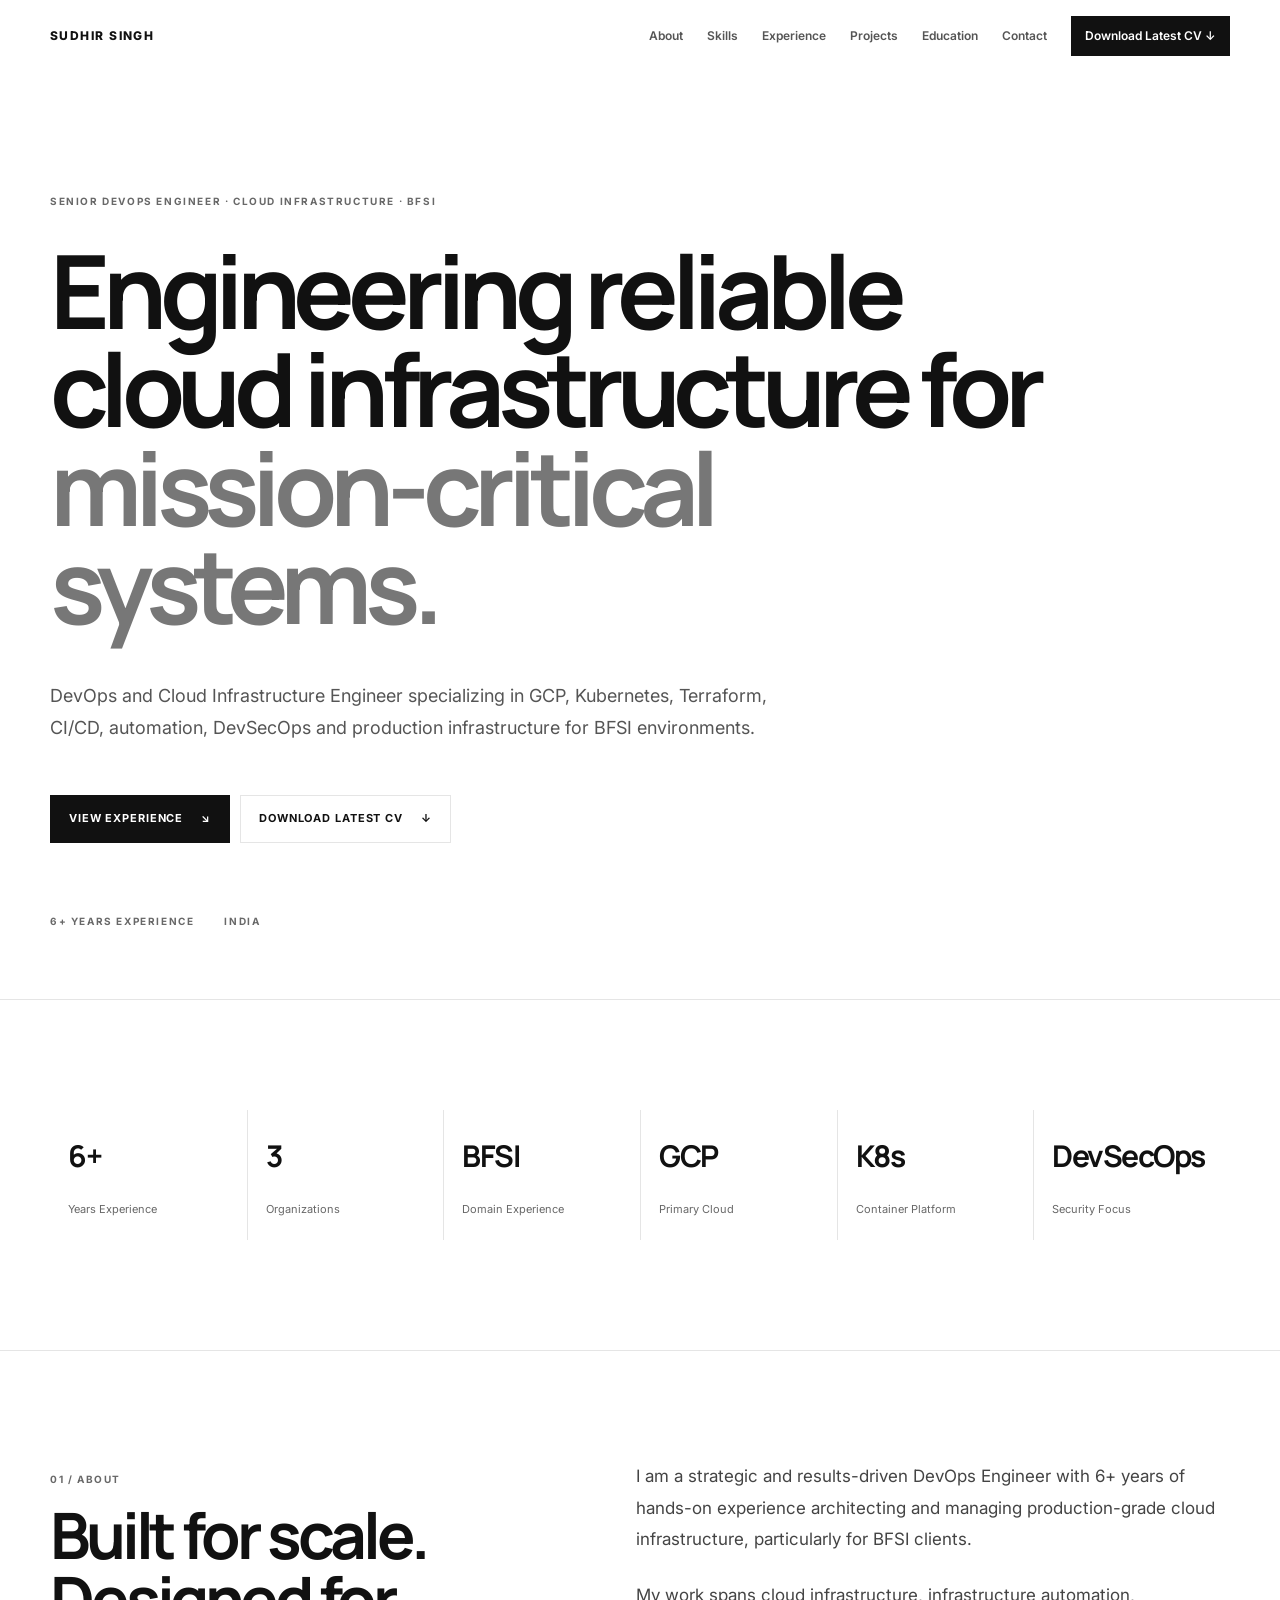
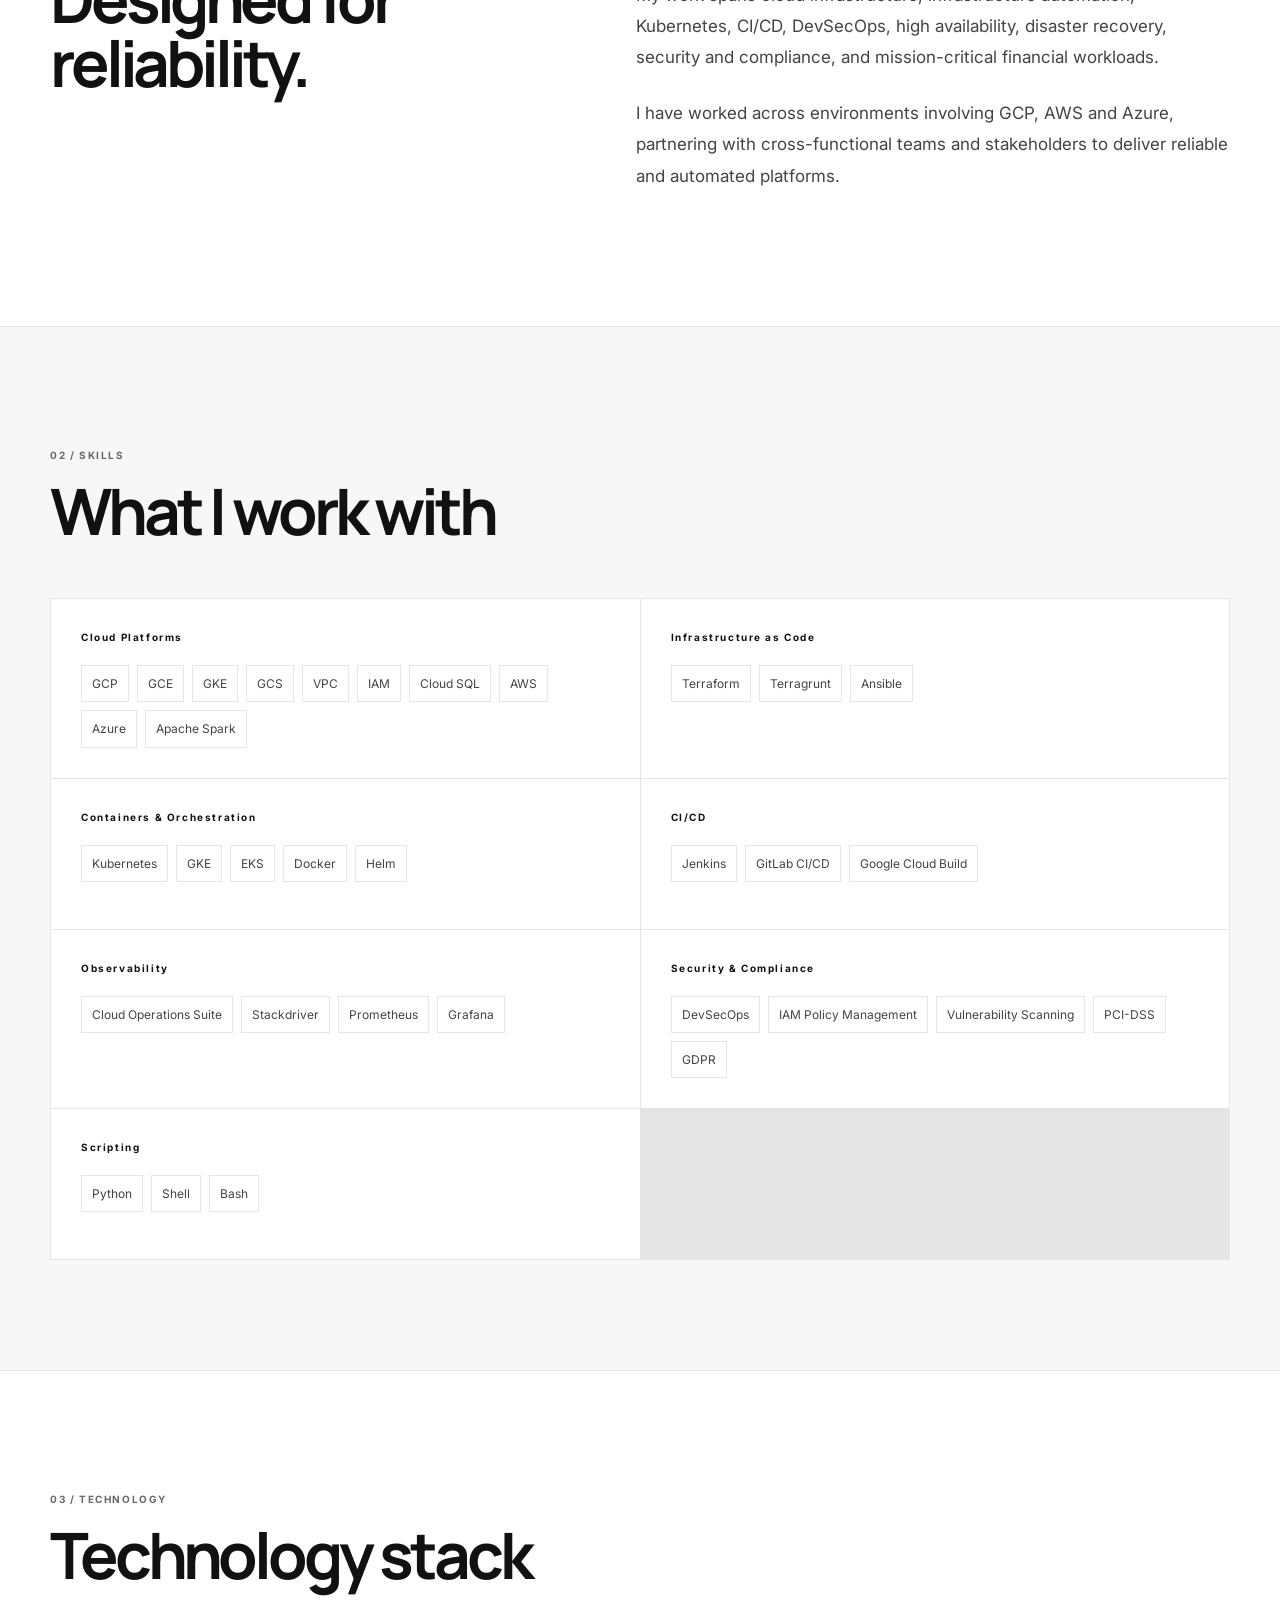
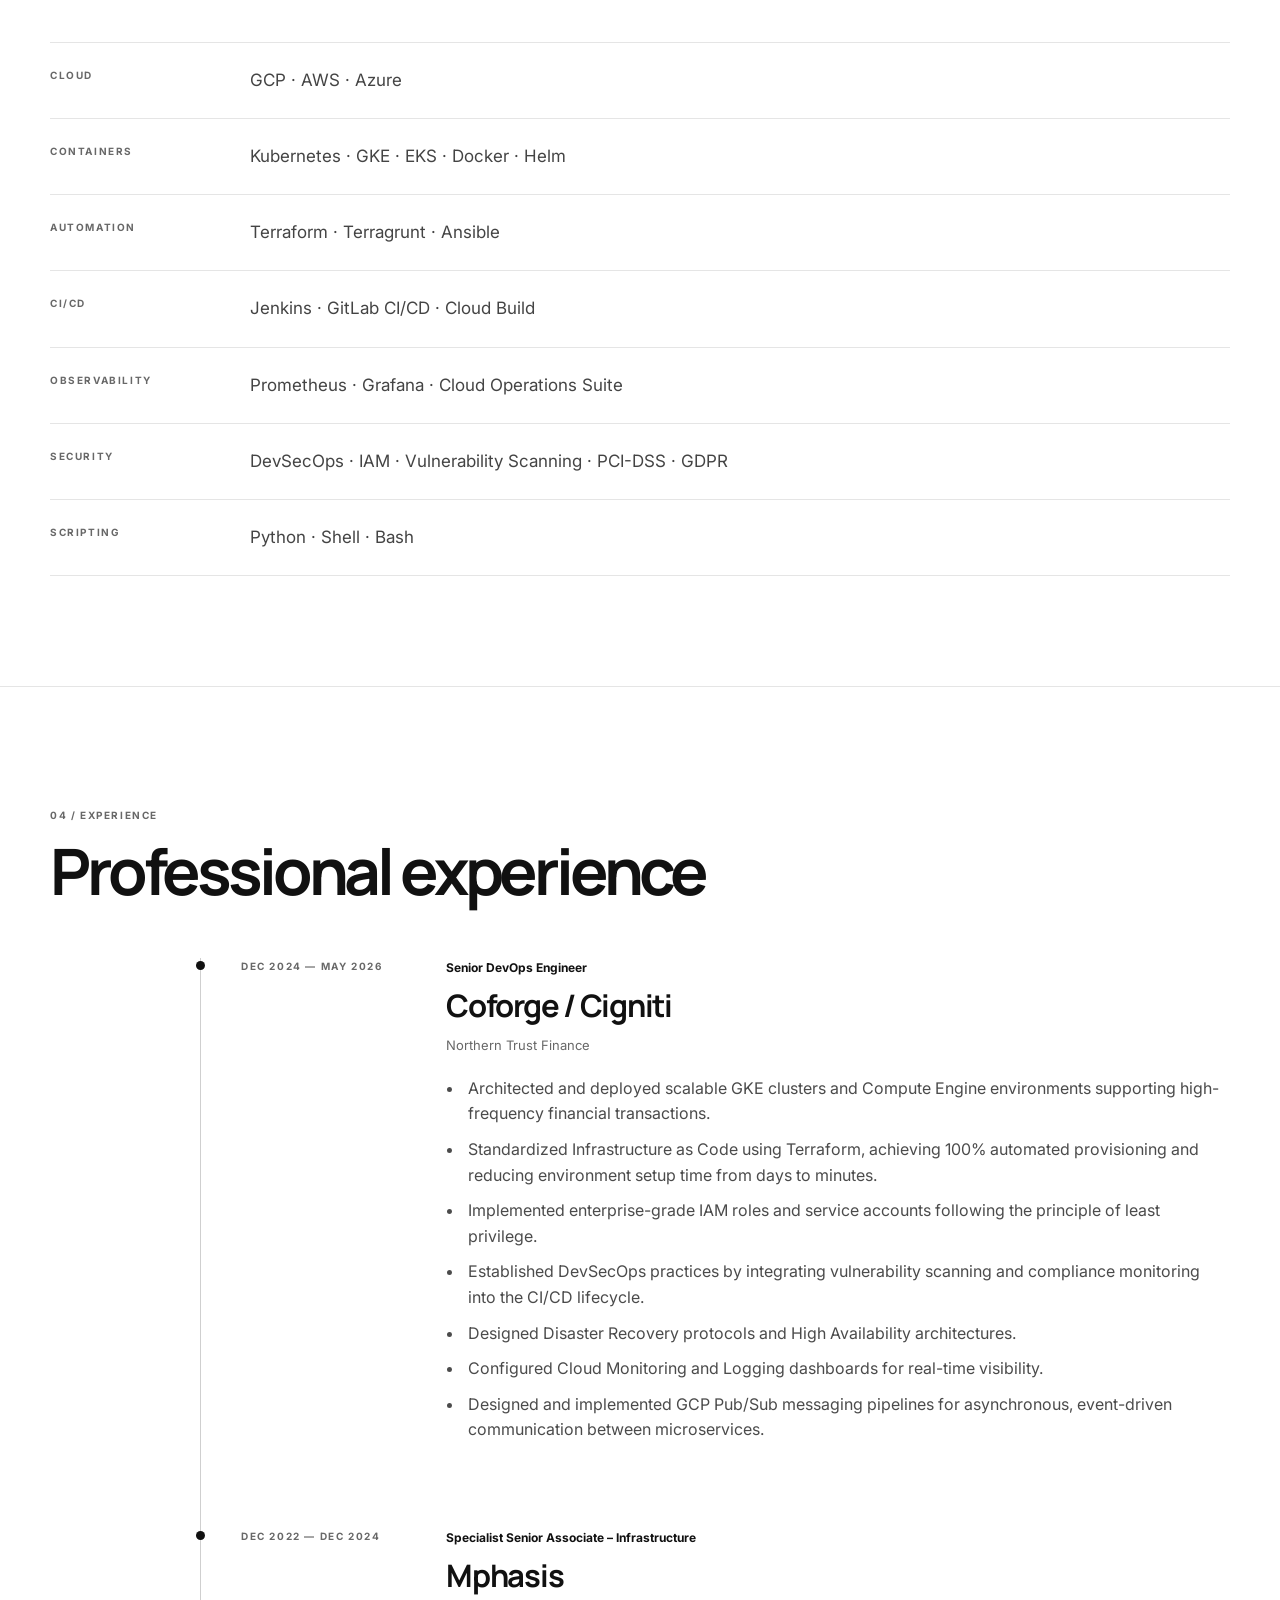
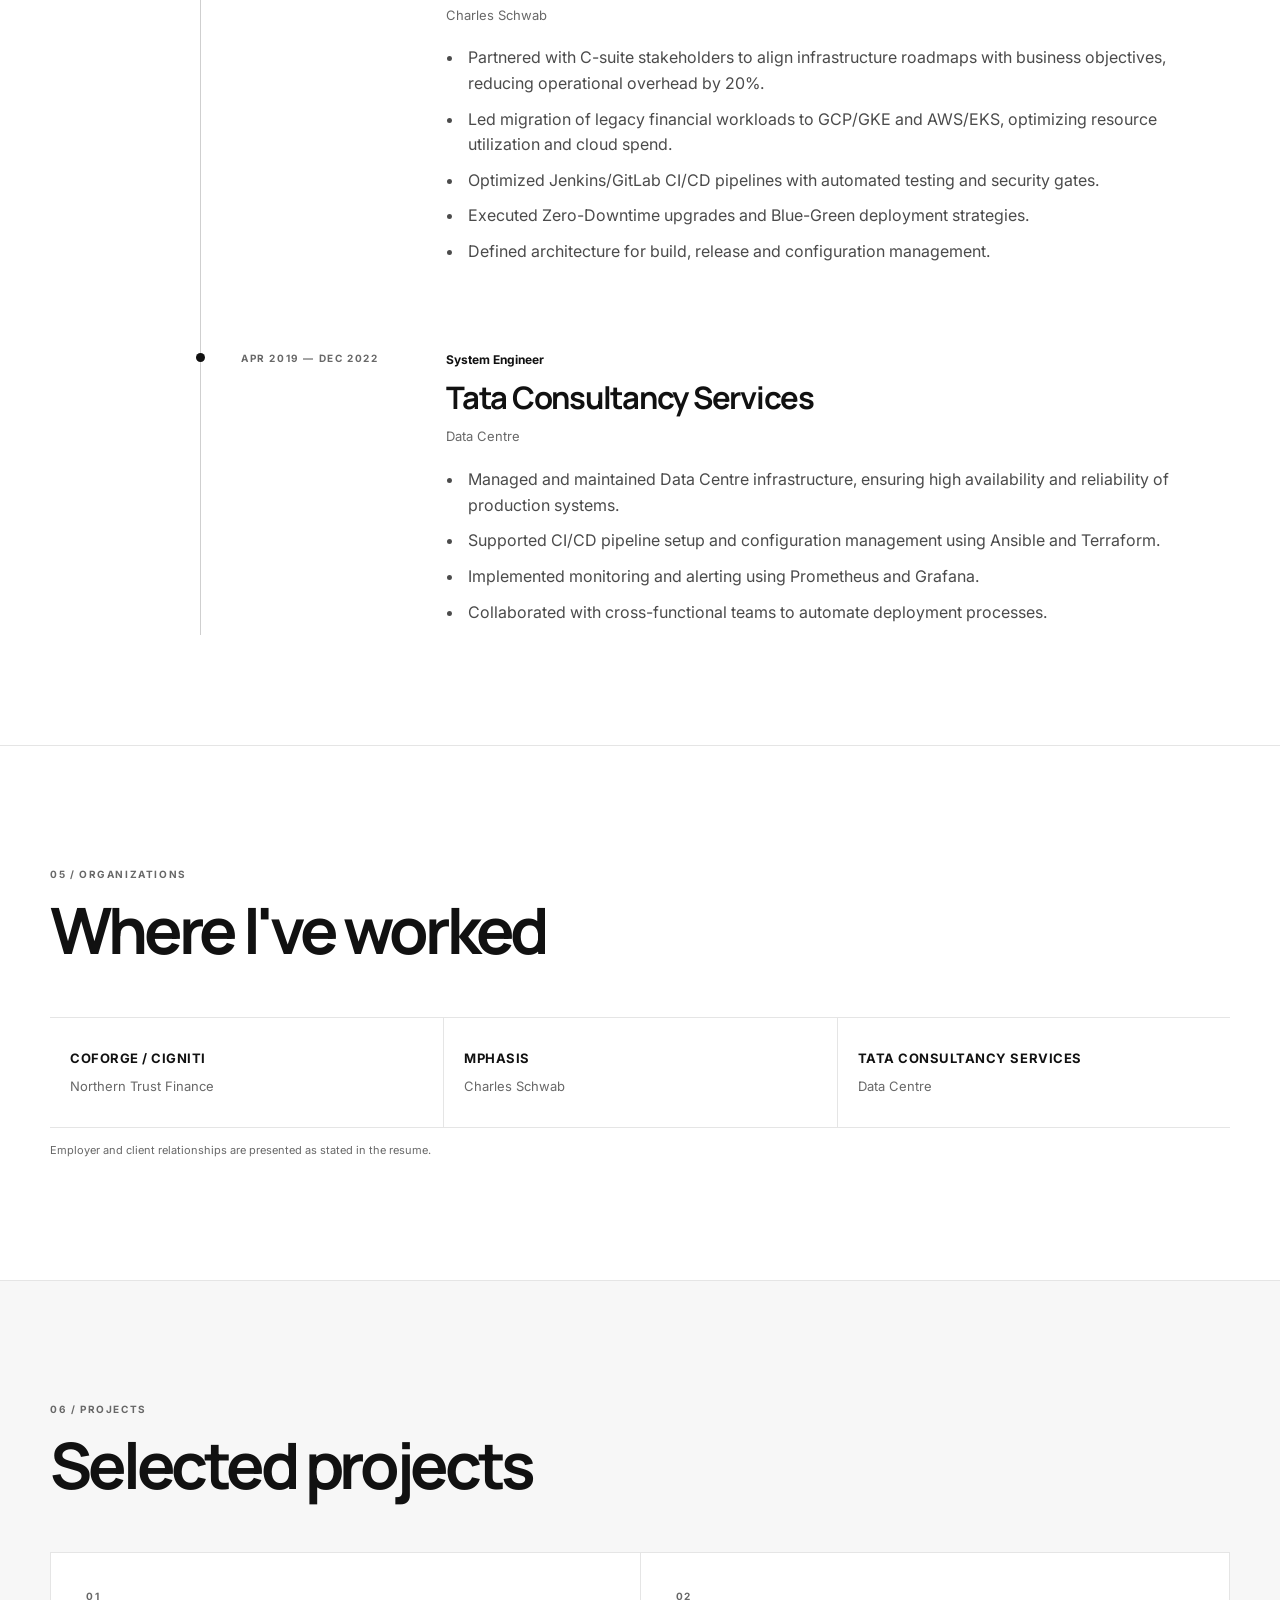
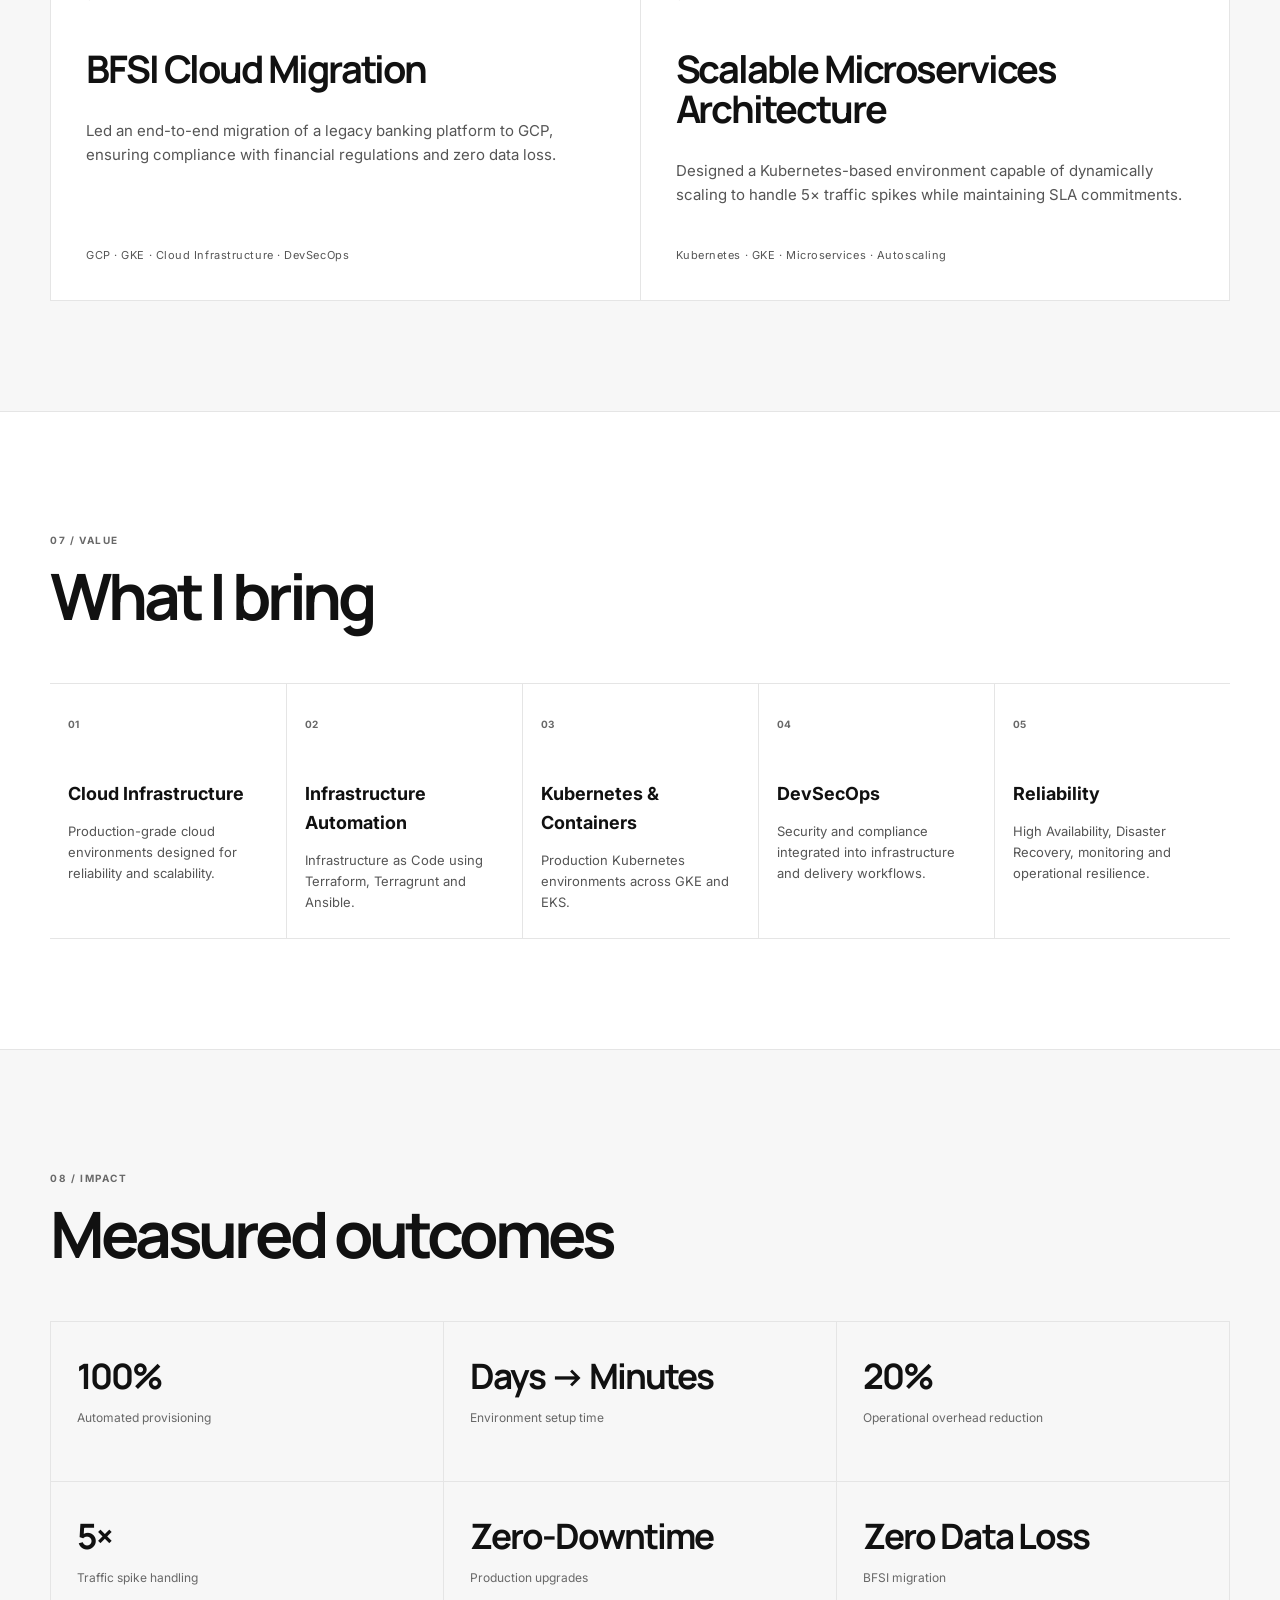
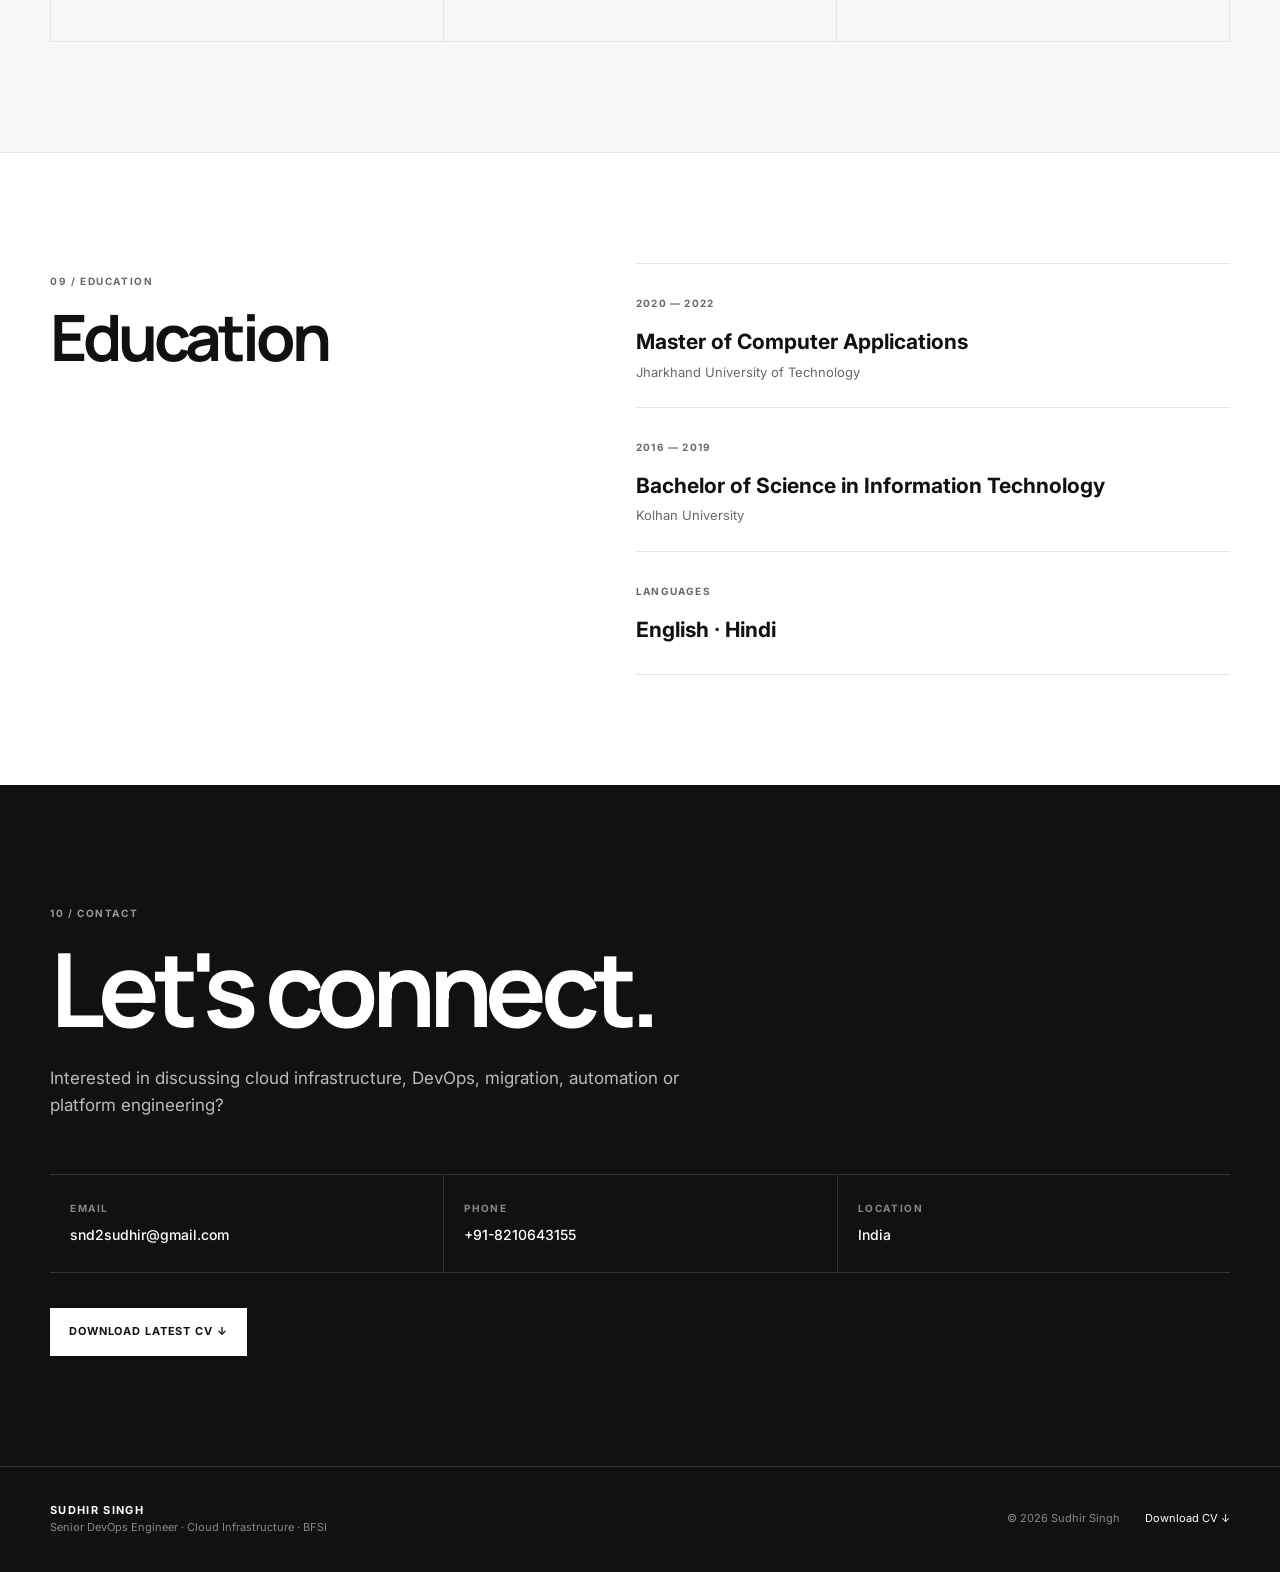
==== commit bb78bf6b: "Add files via upload" ====
--- a/index.html
+++ b/index.html
@@ -1,381 +1,121 @@
-<!DOCTYPE html>
+<!doctype html>
 <html lang="en">
 <head>
-    <meta charset="UTF-8">
-    <meta name="viewport" content="width=device-width, initial-scale=1.0">
-    <title>Sudhir Singh | CV</title>
-    <style>
-        /* --- CSS STYLING --- */
-        :root {
-            --primary-color: #1e293b;
-            --accent-color: #3b82f6;
-            --bg-color: #f1f5f9;
-            --text-color: #334155;
-            --card-bg: #ffffff;
-        }
-        
-        * {
-            margin: 0;
-            padding: 0;
-            box-sizing: border-box;
-            font-family: 'Segoe UI', Tahoma, Geneva, Verdana, sans-serif;
-            scroll-behavior: smooth;
-        }
-        
-        body {
-            background-color: var(--bg-color);
-            color: var(--text-color);
-            line-height: 1.6;
-        }
-        
-        /* Navigation */
-        nav {
-            position: fixed;
-            top: 0;
-            width: 100%;
-            background: var(--primary-color);
-            padding: 1rem 0;
-            z-index: 1000;
-            box-shadow: 0 4px 6px -1px rgba(0,0,0,0.1);
-        }
-        
-        nav ul {
-            display: flex;
-            justify-content: center;
-            list-style: none;
-            flex-wrap: wrap;
-        }
-        
-        nav ul li {
-            margin: 0 15px;
-        }
-        
-        nav ul li a {
-            color: #cbd5e1;
-            text-decoration: none;
-            font-weight: 600;
-            font-size: 1.1rem;
-            transition: color 0.3s ease;
-        }
-        
-        nav ul li a:hover, nav ul li a.active {
-            color: var(--accent-color);
-        }
-        
-        /* Header Section */
-        header {
-            margin-top: 60px;
-            text-align: center;
-            padding: 120px 20px;
-            background: linear-gradient(135deg, var(--primary-color) 0%, #334155 100%);
-            color: white;
-        }
-        
-        header h1 {
-            font-size: 3.5rem;
-            margin-bottom: 10px;
-            letter-spacing: 1px;
-        }
-        
-        header p {
-            font-size: 1.2rem;
-            max-width: 700px;
-            margin: 0 auto;
-            color: #94a3b8;
-        }
-        
-        /* Main Layout */
-        main {
-            padding: 0 20px;
-        }
-        
-        section {
-            max-width: 900px;
-            margin: 40px auto;
-            padding: 30px;
-            background: var(--card-bg);
-            border-radius: 12px;
-            box-shadow: 0 4px 6px -1px rgba(0,0,0,0.05);
-        }
-        
-        h2 {
-            border-bottom: 3px solid var(--accent-color);
-            padding-bottom: 8px;
-            margin-bottom: 25px;
-            color: var(--primary-color);
-            display: inline-block;
-        }
-        
-        h3 {
-            color: var(--primary-color);
-            margin-top: 15px;
-            margin-bottom: 5px;
-        }
-        
-        /* About */
-        .about-text {
-            text-align: justify;
-            font-size: 1.05rem;
-        }
-        
-        /* Cards for Experience & Projects */
-        .card {
-            margin-bottom: 30px;
-            padding-bottom: 20px;
-            border-bottom: 1px solid #e2e8f0;
-        }
-        
-        .card:last-child {
-            border-bottom: none;
-            margin-bottom: 0;
-            padding-bottom: 0;
-        }
-        
-        .card-header {
-            display: flex;
-            justify-content: space-between;
-            align-items: baseline;
-            flex-wrap: wrap;
-            margin-bottom: 12px;
-        }
-        
-        .card-title {
-            font-weight: 700;
-            font-size: 1.3rem;
-            color: var(--primary-color);
-        }
-        
-        .card-meta {
-            font-size: 0.95rem;
-            color: #64748b;
-            font-weight: 500;
-        }
-        
-        ul.list {
-            margin-left: 20px;
-            margin-top: 10px;
-        }
-        
-        ul.list li {
-            margin-bottom: 8px;
-        }
-        
-        /* Skills Grid */
-        .skills-grid {
-            display: grid;
-            grid-template-columns: 1fr;
-            gap: 20px;
-        }
-        
-        @media (min-width: 600px) {
-            .skills-grid {
-                grid-template-columns: 1fr 1fr;
-            }
-        }
-        
-        /* Footer/Contact */
-        footer {
-            text-align: center;
-            padding: 40px 20px;
-            background: var(--primary-color);
-            color: white;
-            margin-top: 60px;
-        }
-        
-        footer a {
-            color: var(--accent-color);
-            text-decoration: none;
-            font-weight: 600;
-        }
-        
-        footer a:hover {
-            text-decoration: underline;
-        }
-    </style>
+<meta charset="utf-8">
+<meta name="viewport" content="width=device-width,initial-scale=1">
+<meta name="description" content="Sudhir Singh — Senior DevOps Engineer specializing in GCP, Kubernetes, Terraform, CI/CD, DevSecOps and cloud infrastructure for BFSI environments.">
+<meta property="og:title" content="Sudhir Singh — Senior DevOps Engineer">
+<meta property="og:description" content="Cloud Infrastructure · DevOps · BFSI">
+<title>Sudhir Singh — Senior DevOps Engineer | Cloud Infrastructure</title>
+<link rel="preconnect" href="https://fonts.googleapis.com">
+<link rel="preconnect" href="https://fonts.gstatic.com" crossorigin>
+<link href="https://fonts.googleapis.com/css2?family=Inter:wght@400;500;600;700;800&family=Manrope:wght@600;700;800&display=swap" rel="stylesheet">
+<link rel="icon" href="assets/favicon.svg" type="image/svg+xml">
+<link rel="stylesheet" href="style.css">
 </head>
 <body>
+<header class="site-header" id="site-header"><nav class="nav container">
+<a class="brand" href="#top">SUDHIR SINGH</a>
+<button class="menu-toggle" id="menu-toggle" aria-label="Open menu" aria-expanded="false">☰</button>
+<div class="nav-links" id="nav-links">
+<a href="#about">About</a><a href="#skills">Skills</a><a href="#experience">Experience</a><a href="#projects">Projects</a><a href="#education">Education</a><a href="#contact">Contact</a>
+<a class="nav-cv" data-cv-link href="#" target="_blank" rel="noopener">Download Latest CV ↓</a>
+</div></nav></header>
 
-    <!-- Navigation -->
-    <nav>
-        <ul>
-            <li><a href="#about" class="nav-link">About</a></li>
-            <li><a href="#experience" class="nav-link">Experience</a></li>
-            <li><a href="#projects" class="nav-link">Projects</a></li>
-            <li><a href="#skills" class="nav-link">Skills</a></li>
-            <li><a href="#contact" class="nav-link">Contact</a></li>
-        </ul>
-    </nav>
+<main id="top">
+<section class="hero container">
+<p class="eyebrow reveal">SENIOR DEVOPS ENGINEER · CLOUD INFRASTRUCTURE · BFSI</p>
+<h1 class="reveal delay-1">Engineering reliable cloud infrastructure for <em>mission-critical systems.</em></h1>
+<p class="hero-text reveal delay-2">DevOps and Cloud Infrastructure Engineer specializing in GCP, Kubernetes, Terraform, CI/CD, automation, DevSecOps and production infrastructure for BFSI environments.</p>
+<div class="hero-actions reveal delay-3">
+<a class="button button-dark" href="#experience">VIEW EXPERIENCE <span>↘</span></a>
+<a class="button button-light" data-cv-link href="#" target="_blank" rel="noopener">DOWNLOAD LATEST CV <span>↓</span></a>
+</div>
+<div class="hero-meta reveal delay-3"><span>6+ YEARS EXPERIENCE</span><span>INDIA</span></div>
+</section>
 
-    <!-- Header Section -->
-    <header id="home">
-        <h1>Sudhir Singh</h1>
-        <p>Self-driven programmer passionate about solving complex, real-world problems.</p>
-    </header>
+<section class="stats section"><div class="container stats-grid">
+<div class="stat"><strong>6+</strong><span>Years Experience</span></div><div class="stat"><strong>3</strong><span>Organizations</span></div><div class="stat"><strong>BFSI</strong><span>Domain Experience</span></div><div class="stat"><strong>GCP</strong><span>Primary Cloud</span></div><div class="stat"><strong>K8s</strong><span>Container Platform</span></div><div class="stat"><strong>DevSecOps</strong><span>Security Focus</span></div>
+</div></section>
 
-    <main>
-        <!-- About Section -->
-        <section id="about">
-            <h2>About Me</h2>
-            <div class="about-text">
-                <p>I am a Computer Science Grad Student at Kolhan University. I enjoy problem-solving and coding. Always strive to bring 100% to the work I do.</p>
-                <br>
-                <p>I have worked on technologies like Python, Django, Flask, MySQL, PostgreSQL, MongoDB, HTML5, CSS, Java, and C++ during my bachelor's. I have 6 years of professional work experience which helped me strengthen my expertise in Python, Flask, and Django.</p>
-                <br>
-                <p>I am passionate about developing complex applications that solve real-world problems impacting millions of users. Looking for an opportunity to work in a challenging position combining my skills in Software Engineering, which provides professional development, interesting experiences, and personal growth.</p>
-            </div>
-        </section>
+<section id="about" class="section"><div class="container two-col">
+<div><p class="section-number">01 / ABOUT</p><h2>Built for scale.<br>Designed for reliability.</h2></div>
+<div class="prose"><p>I am a strategic and results-driven DevOps Engineer with 6+ years of hands-on experience architecting and managing production-grade cloud infrastructure, particularly for BFSI clients.</p><p>My work spans cloud infrastructure, infrastructure automation, Kubernetes, CI/CD, DevSecOps, high availability, disaster recovery, security and compliance, and mission-critical financial workloads.</p><p>I have worked across environments involving GCP, AWS and Azure, partnering with cross-functional teams and stakeholders to deliver reliable and automated platforms.</p></div>
+</div></section>
 
-        <!-- Experience Section -->
-        <section id="experience">
-            <h2>Experience</h2>
-            
-            <div class="card">
-                <div class="card-header">
-                    <span class="card-title">Zhiffy | Software Engineer</span>
-                    <span class="card-meta">July 2020 - Nov 2020 | Hyderabad, India</span>
-                </div>
-                <ul class="list">
-                    <li>Developed and managed the backend of an e-commerce platform using Flask, MongoDB, and AWS.</li>
-                    <li>Worked on three web applications targeting customers, selling vendors, and admin users; built 50+ RESTful APIs with functionalities such as login/sign up, view a product, add a product to cart, checkout the order, etc.</li>
-                    <li>Improved the response time by 20% by refactoring the codebase and changing database design and queries.</li>
-                    <li>Added a bulk upload feature which reduced the manual work of adding products into a database.</li>
-                    <li><strong>Tools:</strong> Python, Flask, MongoDB</li>
-                </ul>
-            </div>
+<section id="skills" class="section skills-section"><div class="container">
+<div class="section-head"><p class="section-number">02 / SKILLS</p><h2>What I work with</h2></div>
+<div class="skill-grid">
+<article class="skill-group"><h3>Cloud Platforms</h3><div class="tags"><span>GCP</span><span>GCE</span><span>GKE</span><span>GCS</span><span>VPC</span><span>IAM</span><span>Cloud SQL</span><span>AWS</span><span>Azure</span><span>Apache Spark</span></div></article>
+<article class="skill-group"><h3>Infrastructure as Code</h3><div class="tags"><span>Terraform</span><span>Terragrunt</span><span>Ansible</span></div></article>
+<article class="skill-group"><h3>Containers & Orchestration</h3><div class="tags"><span>Kubernetes</span><span>GKE</span><span>EKS</span><span>Docker</span><span>Helm</span></div></article>
+<article class="skill-group"><h3>CI/CD</h3><div class="tags"><span>Jenkins</span><span>GitLab CI/CD</span><span>Google Cloud Build</span></div></article>
+<article class="skill-group"><h3>Observability</h3><div class="tags"><span>Cloud Operations Suite</span><span>Stackdriver</span><span>Prometheus</span><span>Grafana</span></div></article>
+<article class="skill-group"><h3>Security & Compliance</h3><div class="tags"><span>DevSecOps</span><span>IAM Policy Management</span><span>Vulnerability Scanning</span><span>PCI-DSS</span><span>GDPR</span></div></article>
+<article class="skill-group"><h3>Scripting</h3><div class="tags"><span>Python</span><span>Shell</span><span>Bash</span></div></article>
+</div></div></section>
 
-            <div class="card">
-                <div class="card-header">
-                    <span class="card-title">Meditab | Programmer Analyst</span>
-                    <span class="card-meta">Dec 2018 - July 2019 | Ahmedabad, India</span>
-                </div>
-                <ul class="list">
-                    <li>Customized a tree-based optimization algorithm that separates drugs into distinct groups to maximize the concurrent execution of drug dispenser robots; improved an optimization algorithm that reduced the cycle-time of the automation process by 25%.</li>
-                    <li>Devised a customized recursion algorithm to extend the functionality of the current environment to a multi-robot and multi-system environment.</li>
-                    <li>Built a modular video analytics app using Flask, OpenCV that tracks the location of each human in a multi-camera environment; utilized perspective transformation, object detection, and object tracking to find the location of a human.</li>
-                    <li>Increased the speed of the video analytics app by 20% by using a customized YOLOv3 algorithm to perform object detection and DeepSORT algorithm for multi-object tracking.</li>
-                    <li><strong>Tools:</strong> Python, Flask, OpenCV, Keras, Tensorflow, PyTorch</li>
-                </ul>
-            </div>
+<section class="section"><div class="container">
+<div class="section-head"><p class="section-number">03 / TECHNOLOGY</p><h2>Technology stack</h2></div>
+<div class="stack-list">
+<div><b>CLOUD</b><span>GCP · AWS · Azure</span></div><div><b>CONTAINERS</b><span>Kubernetes · GKE · EKS · Docker · Helm</span></div><div><b>AUTOMATION</b><span>Terraform · Terragrunt · Ansible</span></div><div><b>CI/CD</b><span>Jenkins · GitLab CI/CD · Cloud Build</span></div><div><b>OBSERVABILITY</b><span>Prometheus · Grafana · Cloud Operations Suite</span></div><div><b>SECURITY</b><span>DevSecOps · IAM · Vulnerability Scanning · PCI-DSS · GDPR</span></div><div><b>SCRIPTING</b><span>Python · Shell · Bash</span></div>
+</div></div></section>
 
-            <div class="card">
-                <div class="card-header">
-                    <span class="card-title">Mtag Innovations | Software Developer</span>
-                    <span class="card-meta">July 2018 - Nov 2018 | Ahmedabad, India</span>
-                </div>
-                <ul class="list">
-                    <li>Programmed a cloud-based web app using Flask and JavaScript aimed at storing, visualizing, and tracking temperature and humidity of each drug container to estimate the degradation of the drug.</li>
-                    <li>Created an alert system to send notifications and emails when the parameters exceed the threshold.</li>
-                    <li><strong>Tools:</strong> Python, Flask, JavaScript</li>
-                </ul>
-            </div>
+<section id="experience" class="section"><div class="container">
+<div class="section-head"><p class="section-number">04 / EXPERIENCE</p><h2>Professional experience</h2></div>
+<div class="timeline">
+<article class="timeline-item"><div class="timeline-date">DEC 2024 — MAY 2026</div><div class="timeline-dot"></div><div class="timeline-content"><p class="role">Senior DevOps Engineer</p><h3>Coforge / Cigniti</h3><p class="client">Northern Trust Finance</p><ul>
+<li>Architected and deployed scalable GKE clusters and Compute Engine environments supporting high-frequency financial transactions.</li>
+<li>Standardized Infrastructure as Code using Terraform, achieving 100% automated provisioning and reducing environment setup time from days to minutes.</li>
+<li>Implemented enterprise-grade IAM roles and service accounts following the principle of least privilege.</li>
+<li>Established DevSecOps practices by integrating vulnerability scanning and compliance monitoring into the CI/CD lifecycle.</li>
+<li>Designed Disaster Recovery protocols and High Availability architectures.</li>
+<li>Configured Cloud Monitoring and Logging dashboards for real-time visibility.</li>
+<li>Designed and implemented GCP Pub/Sub messaging pipelines for asynchronous, event-driven communication between microservices.</li>
+</ul></div></article>
+<article class="timeline-item"><div class="timeline-date">DEC 2022 — DEC 2024</div><div class="timeline-dot"></div><div class="timeline-content"><p class="role">Specialist Senior Associate – Infrastructure</p><h3>Mphasis</h3><p class="client">Charles Schwab</p><ul>
+<li>Partnered with C-suite stakeholders to align infrastructure roadmaps with business objectives, reducing operational overhead by 20%.</li>
+<li>Led migration of legacy financial workloads to GCP/GKE and AWS/EKS, optimizing resource utilization and cloud spend.</li>
+<li>Optimized Jenkins/GitLab CI/CD pipelines with automated testing and security gates.</li>
+<li>Executed Zero-Downtime upgrades and Blue-Green deployment strategies.</li>
+<li>Defined architecture for build, release and configuration management.</li>
+</ul></div></article>
+<article class="timeline-item"><div class="timeline-date">APR 2019 — DEC 2022</div><div class="timeline-dot"></div><div class="timeline-content"><p class="role">System Engineer</p><h3>Tata Consultancy Services</h3><p class="client">Data Centre</p><ul>
+<li>Managed and maintained Data Centre infrastructure, ensuring high availability and reliability of production systems.</li>
+<li>Supported CI/CD pipeline setup and configuration management using Ansible and Terraform.</li>
+<li>Implemented monitoring and alerting using Prometheus and Grafana.</li>
+<li>Collaborated with cross-functional teams to automate deployment processes.</li>
+</ul></div></article>
+</div></div></section>
 
-            <div class="card">
-                <div class="card-header">
-                    <span class="card-title">CIGNEX Datamatics | Project Trainee</span>
-                    <span class="card-meta">June 2017 - July 2017 | Ahmedabad, India</span>
-                </div>
-                <ul class="list">
-                    <li>Designed a library management system for a local library, where we undertook activities like requirement elicitation, preparing Data Flow and Entity-Relationship diagrams.</li>
-                    <li>Delivered a solution for a POC involving Automatic Financial Document Classifier using Natural Language Processing and Support Vector Machines with 96% accuracy on the company’s data.</li>
-                    <li><strong>Tools:</strong> Python, Scikit-learn, NLTK</li>
-                </ul>
-            </div>
-        </section>
+<section class="section"><div class="container"><div class="section-head"><p class="section-number">05 / ORGANIZATIONS</p><h2>Where I've worked</h2></div>
+<div class="org-grid"><div><strong>COFORGE / CIGNITI</strong><span>Northern Trust Finance</span></div><div><strong>MPHASIS</strong><span>Charles Schwab</span></div><div><strong>TATA CONSULTANCY SERVICES</strong><span>Data Centre</span></div></div>
+<p class="small-note">Employer and client relationships are presented as stated in the resume.</p></div></section>
 
-        <!-- Projects Section -->
-        <section id="projects">
-            <h2>Projects</h2>
-            
-            <div class="card">
-                <div class="card-header">
-                    <span class="card-title">Music Player Web-App</span>
-                </div>
-                <p><em>A music streaming web app based on Django</em></p>
-                <ul class="list">
-                    <li><strong>Tools:</strong> Django, HTML, CSS, Bootstrap, SQLite, AWS S3, Heroku</li>
-                    <li>Register/login to the web app (with OAuth-based Google Sign-In).</li>
-                    <li>Search and filter songs based on language and singer.</li>
-                    <li>Create multiple playlists and add/remove songs to/from playlist.</li>
-                    <li>Scroll through recently played/viewed songs.</li>
-                </ul>
-            </div>
+<section id="projects" class="section projects"><div class="container"><div class="section-head"><p class="section-number">06 / PROJECTS</p><h2>Selected projects</h2></div>
+<div class="project-grid"><article class="project"><span class="project-no">01</span><h3>BFSI Cloud Migration</h3><p>Led an end-to-end migration of a legacy banking platform to GCP, ensuring compliance with financial regulations and zero data loss.</p><div class="project-tags">GCP · GKE · Cloud Infrastructure · DevSecOps</div></article>
+<article class="project"><span class="project-no">02</span><h3>Scalable Microservices Architecture</h3><p>Designed a Kubernetes-based environment capable of dynamically scaling to handle 5× traffic spikes while maintaining SLA commitments.</p><div class="project-tags">Kubernetes · GKE · Microservices · Autoscaling</div></article></div></div></section>
 
-            <div class="card">
-                <div class="card-header">
-                    <span class="card-title">Quiz Web-App</span>
-                </div>
-                <p><em>A quiz playing web app based on Django</em></p>
-                <ul class="list">
-                    <li><strong>Tools:</strong> Django, HTML, CSS, Bootstrap, SQLite, Heroku</li>
-                    <li>Register/login to the web app (with OAuth-based Google Sign-In).</li>
-                    <li>Play Quiz and see the leaderboard.</li>
-                </ul>
-            </div>
-        </section>
+<section class="section"><div class="container"><div class="section-head"><p class="section-number">07 / VALUE</p><h2>What I bring</h2></div>
+<div class="bring-grid"><div><span>01</span><h3>Cloud Infrastructure</h3><p>Production-grade cloud environments designed for reliability and scalability.</p></div><div><span>02</span><h3>Infrastructure Automation</h3><p>Infrastructure as Code using Terraform, Terragrunt and Ansible.</p></div><div><span>03</span><h3>Kubernetes & Containers</h3><p>Production Kubernetes environments across GKE and EKS.</p></div><div><span>04</span><h3>DevSecOps</h3><p>Security and compliance integrated into infrastructure and delivery workflows.</p></div><div><span>05</span><h3>Reliability</h3><p>High Availability, Disaster Recovery, monitoring and operational resilience.</p></div></div></div></section>
 
-        <!-- Skills Section -->
-        <section id="skills">
-            <h2>Skills</h2>
-            <div class="skills-grid">
-                <div>
-                    <h3>Languages</h3>
-                    <p>Python, Java, JavaScript, C, C++, HTML/CSS, Bash</p>
-                </div>
-                <div>
-                    <h3>Databases</h3>
-                    <p>MySQL, PostgreSQL, MongoDB</p>
-                </div>
-                <div>
-                    <h3>Libraries</h3>
-                    <p>NumPy, Pandas, OpenCV</p>
-                </div>
-                <div>
-                    <h3>Frameworks</h3>
-                    <p>Flask, Django, Node.js, Keras, TensorFlow, PyTorch, Bootstrap, Apache Beam</p>
-                </div>
-                <div>
-                    <h3>Tools & Technologies</h3>
-                    <p>Git, Docker, AWS, GCP, Heroku, JIRA</p>
-                </div>
-            </div>
-        </section>
-    </main>
+<section class="section stats-section"><div class="container"><div class="section-head"><p class="section-number">08 / IMPACT</p><h2>Measured outcomes</h2></div>
+<div class="impact-grid"><div><strong>100%</strong><span>Automated provisioning</span></div><div><strong>Days → Minutes</strong><span>Environment setup time</span></div><div><strong>20%</strong><span>Operational overhead reduction</span></div><div><strong>5×</strong><span>Traffic spike handling</span></div><div><strong>Zero-Downtime</strong><span>Production upgrades</span></div><div><strong>Zero Data Loss</strong><span>BFSI migration</span></div></div></div></section>
 
-    <!-- Footer / Contact -->
-    <footer id="contact">
-        <h2>Let's Connect</h2>
-        <br>
-        <p>LinkedIn: <a href="https://www.linkedin.com/in/sudhir-singh-8b6621177/" target="_blank">linkedin.com/in/sudhir-singh-8b6621177</a></p>
-        <p>GitHub: <a href="https://github.com/GeekySudhir" target="_blank">github.com/GeekySudhir</a></p>
-        <br>
-        <p style="color: #94a3b8; font-size: 0.9rem;">&copy; <span id="year"></span> Sudhir Singh. All Rights Reserved.</p>
-    </footer>
+<section id="education" class="section"><div class="container two-col"><div><p class="section-number">09 / EDUCATION</p><h2>Education</h2></div><div class="education-list">
+<article><span>2020 — 2022</span><h3>Master of Computer Applications</h3><p>Jharkhand University of Technology</p></article>
+<article><span>2016 — 2019</span><h3>Bachelor of Science in Information Technology</h3><p>Kolhan University</p></article>
+<article><span>LANGUAGES</span><h3>English · Hindi</h3></article>
+</div></div></section>
 
-    <!-- JavaScript STYLING -->
-    <script>
-        // Set current year dynamically
-        document.getElementById('year').textContent = new Date().getFullYear();
+<section id="contact" class="section contact"><div class="container">
+<p class="section-number">10 / CONTACT</p><h2>Let's connect.</h2>
+<p class="contact-intro">Interested in discussing cloud infrastructure, DevOps, migration, automation or platform engineering?</p>
+<div class="contact-grid"><a href="mailto:snd2sudhir@gmail.com"><span>EMAIL</span><strong>snd2sudhir@gmail.com</strong></a><a href="tel:+918210643155"><span>PHONE</span><strong>+91-8210643155</strong></a><div><span>LOCATION</span><strong>India</strong></div></div>
+<a class="button final-cv" data-cv-link href="#" target="_blank" rel="noopener">DOWNLOAD LATEST CV ↓</a>
+</div></section>
+</main>
 
-        // Highlight active navbar link on scroll
-        const sections = document.querySelectorAll("section");
-        const navLinks = document.querySelectorAll(".nav-link");
-
-        window.addEventListener("scroll", () => {
-            let current = "";
-            sections.forEach((section) => {
-                const sectionTop = section.offsetTop;
-                if (pageYOffset >= sectionTop - 100) {
-                    current = section.getAttribute("id");
-                }
-            });
-
-            navLinks.forEach((link) => {
-                link.classList.remove("active");
-                if (link.getAttribute("href") === `#${current}`) {
-                    link.classList.add("active");
-                }
-            });
-        });
-    </script>
-</body>
-</html>
+<footer class="footer"><div class="container footer-inner"><div><strong>SUDHIR SINGH</strong><span>Senior DevOps Engineer · Cloud Infrastructure · BFSI</span></div><div><span>© <span id="year"></span> Sudhir Singh</span><a data-cv-link href="#" target="_blank" rel="noopener">Download CV ↓</a></div></div></footer>
+<script src="script.js"></script>
+</body></html>
--- a/style.css
+++ b/style.css
@@ -0,0 +1,4 @@
+*{box-sizing:border-box}html{scroll-behavior:smooth}body{margin:0;background:#fff;color:#111;font-family:Inter,Arial,sans-serif;line-height:1.6;-webkit-font-smoothing:antialiased}a{color:inherit;text-decoration:none}.container{width:min(1180px,calc(100% - 48px));margin:auto}.site-header{position:sticky;top:0;z-index:20;background:rgba(255,255,255,.95);backdrop-filter:blur(10px);border-bottom:1px solid transparent}.site-header.scrolled{border-color:#e5e5e5}.nav{min-height:72px;display:flex;align-items:center;justify-content:space-between}.brand{font-size:12px;font-weight:800;letter-spacing:.12em}.nav-links{display:flex;gap:24px;align-items:center;font-size:12px;font-weight:600}.nav-links a{color:#555}.nav-links a:hover{color:#111}.nav-cv{color:#fff!important;background:#111;padding:10px 14px}.menu-toggle{display:none;border:0;background:none;font-size:22px}.hero{min-height:calc(100vh - 72px);padding:110px 0 70px;display:flex;flex-direction:column;justify-content:center}.eyebrow,.section-number,.hero-meta,.timeline-date,.project-no,.skill-group h3,.stack-list b,.contact-grid span{font-size:10px;font-weight:700;letter-spacing:.16em;color:#686868}.hero h1{max-width:1050px;margin:22px 0 28px;font-family:Manrope,Inter,sans-serif;font-size:clamp(56px,8vw,108px);line-height:.96;letter-spacing:-.07em}.hero h1 em{color:#777;font-style:normal}.hero-text{max-width:720px;color:#555;font-size:18px;line-height:1.75}.hero-actions{display:flex;gap:10px;margin-top:34px}.button{display:inline-flex;align-items:center;justify-content:space-between;gap:18px;min-height:48px;padding:0 18px;border:1px solid #111;font-size:11px;font-weight:700;letter-spacing:.08em;transition:.2s}.button:hover{transform:translateY(-2px)}.button-dark{color:#fff;background:#111}.button-light{color:#111;background:#fff;border-color:#e5e5e5}.hero-meta{display:flex;gap:30px;margin-top:auto;padding-top:70px}.section{padding:110px 0;border-top:1px solid #e5e5e5}.stats-section,.skills-section{background:#f7f7f7}.stats-grid{display:grid;grid-template-columns:repeat(6,1fr)}.stat{min-height:130px;padding:22px 18px;border-left:1px solid #e5e5e5;display:flex;flex-direction:column;justify-content:space-between}.stat:first-child{border-left:0}.stat strong{font-family:Manrope,sans-serif;font-size:30px;letter-spacing:-.05em}.stat span{color:#686868;font-size:11px}.two-col{display:grid;grid-template-columns:.9fr 1.1fr;gap:100px}.section h2{margin:16px 0 0;font-family:Manrope,sans-serif;font-size:clamp(42px,5vw,70px);line-height:1;letter-spacing:-.065em}.prose{max-width:680px;font-size:17px;color:#444;line-height:1.85}.prose p{margin:0 0 24px}.section-head{margin-bottom:55px}.skill-grid{display:grid;grid-template-columns:repeat(2,1fr);gap:1px;background:#e5e5e5;border:1px solid #e5e5e5}.skill-group{padding:30px;background:#fff;min-height:150px}.skill-group h3{margin:0 0 20px;color:#111}.tags{display:flex;flex-wrap:wrap;gap:8px}.tags span{border:1px solid #e5e5e5;padding:8px 10px;font-size:12px;color:#444}.stack-list{border-top:1px solid #e5e5e5}.stack-list div{display:grid;grid-template-columns:170px 1fr;gap:30px;padding:24px 0;border-bottom:1px solid #e5e5e5}.stack-list span{font-size:17px;color:#444}.timeline{position:relative;border-left:1px solid #cfcfcf;margin-left:150px}.timeline-item{position:relative;display:grid;grid-template-columns:170px 1fr;gap:35px;padding:0 0 75px 40px}.timeline-item:last-child{padding-bottom:0}.timeline-dot{position:absolute;left:-5px;top:3px;width:9px;height:9px;background:#111;border-radius:50%}.role{margin:0 0 4px;font-size:12px;font-weight:700}.timeline-content h3{margin:0;font-family:Manrope,sans-serif;font-size:31px;letter-spacing:-.04em}.client{margin:4px 0 20px;color:#686868;font-size:13px}.timeline-content ul{margin:0;padding-left:18px;color:#4b4b4b}.timeline-content li{margin:0 0 10px;padding-left:4px}.org-grid{display:grid;grid-template-columns:repeat(3,1fr);border-top:1px solid #e5e5e5;border-bottom:1px solid #e5e5e5}.org-grid div{padding:30px 20px;border-left:1px solid #e5e5e5}.org-grid div:first-child{border-left:0}.org-grid strong{display:block;font-size:13px;letter-spacing:.04em}.org-grid span{display:block;margin-top:7px;color:#686868;font-size:13px}.small-note{margin-top:14px;color:#686868;font-size:11px}.projects{background:#f7f7f7}.project-grid{display:grid;grid-template-columns:repeat(2,1fr);gap:1px;background:#e5e5e5;border:1px solid #e5e5e5}.project{background:#fff;min-height:330px;padding:35px;display:flex;flex-direction:column}.project h3{margin:45px 0 15px;font-family:Manrope,sans-serif;font-size:38px;line-height:1.05;letter-spacing:-.055em}.project p{color:#555;font-size:15px}.project-tags{margin-top:auto;padding-top:25px;color:#555;font-size:11px;letter-spacing:.05em}.bring-grid{display:grid;grid-template-columns:repeat(5,1fr);border-top:1px solid #e5e5e5;border-bottom:1px solid #e5e5e5}.bring-grid div{padding:26px 18px;border-left:1px solid #e5e5e5}.bring-grid div:first-child{border-left:0}.bring-grid span{color:#686868;font-size:10px;font-weight:700}.bring-grid h3{margin:45px 0 12px;font-size:18px}.bring-grid p{margin:0;color:#555;font-size:13px}.impact-grid{display:grid;grid-template-columns:repeat(3,1fr);border-top:1px solid #e5e5e5;border-left:1px solid #e5e5e5}.impact-grid div{min-height:160px;padding:26px;border-right:1px solid #e5e5e5;border-bottom:1px solid #e5e5e5}.impact-grid strong{display:block;font-family:Manrope,sans-serif;font-size:35px;letter-spacing:-.055em}.impact-grid span{color:#686868;font-size:12px}.education-list article{padding:25px 0;border-bottom:1px solid #e5e5e5}.education-list article:first-child{border-top:1px solid #e5e5e5}.education-list span{color:#686868;font-size:10px;font-weight:700;letter-spacing:.12em}.education-list h3{margin:10px 0 3px;font-size:21px}.education-list p{margin:0;color:#686868;font-size:13px}.contact{background:#111;color:#fff;border-top:0}.contact .section-number{color:#999}.contact h2{font-size:clamp(58px,8vw,105px)}.contact-intro{max-width:650px;margin:25px 0 55px;color:#bbb;font-size:17px}.contact-grid{display:grid;grid-template-columns:repeat(3,1fr);border-top:1px solid #333;border-bottom:1px solid #333}.contact-grid>*{padding:25px 20px;border-left:1px solid #333}.contact-grid>*:first-child{border-left:0}.contact-grid span{display:block;color:#888}.contact-grid strong{display:block;margin-top:8px;font-size:14px;font-weight:500}.final-cv{margin-top:35px;color:#111;background:#fff;border-color:#fff}.footer{background:#111;color:#fff;border-top:1px solid #333;padding:35px 0}.footer-inner{display:flex;justify-content:space-between;gap:30px;align-items:center;font-size:11px}.footer strong{display:block;letter-spacing:.12em}.footer span{color:#888}.footer-inner>div:last-child{display:flex;gap:25px}.footer a{color:#fff}.reveal{opacity:0;transform:translateY(18px);animation:reveal .7s ease forwards}.delay-1{animation-delay:.08s}.delay-2{animation-delay:.16s}.delay-3{animation-delay:.24s}@keyframes reveal{to{opacity:1;transform:none}}
+@media(max-width:900px){.nav-links{gap:15px}.stats-grid{grid-template-columns:repeat(3,1fr)}.two-col{grid-template-columns:1fr;gap:45px}.timeline{margin-left:0}.timeline-item{grid-template-columns:1fr;gap:12px;padding-left:30px}.bring-grid{grid-template-columns:repeat(2,1fr)}}
+@media(max-width:700px){.container{width:calc(100% - 28px)}.nav{min-height:62px}.menu-toggle{display:block}.nav-links{display:none;position:absolute;left:0;right:0;top:62px;padding:18px 14px 24px;background:#fff;border-bottom:1px solid #e5e5e5;flex-direction:column;align-items:stretch}.nav-links.open{display:flex}.nav-links a{padding:8px 0}.nav-cv{text-align:center}.hero{min-height:auto;padding:90px 0 70px}.hero h1{font-size:clamp(51px,16vw,80px)}.hero-text{font-size:16px}.hero-actions{flex-direction:column}.hero-actions .button{width:100%}.section{padding:75px 0}.section h2{font-size:46px}.stats-grid{grid-template-columns:repeat(2,1fr)}.skill-grid,.project-grid{grid-template-columns:1fr}.stack-list div{grid-template-columns:1fr;gap:8px}.timeline-content h3{font-size:27px}.org-grid{grid-template-columns:1fr}.org-grid div{border-left:0;border-bottom:1px solid #e5e5e5}.bring-grid{grid-template-columns:1fr}.bring-grid div{border-left:0;border-bottom:1px solid #e5e5e5}.impact-grid{grid-template-columns:1fr 1fr}.impact-grid strong{font-size:26px}.contact-grid{grid-template-columns:1fr}.contact-grid>*{border-left:0;border-bottom:1px solid #333}.footer-inner{align-items:flex-start;flex-direction:column}.footer-inner>div:last-child{flex-direction:column;gap:8px}}
+@media(prefers-reduced-motion:reduce){html{scroll-behavior:auto}*,*::before,*::after{animation:none!important;transition:none!important}}
